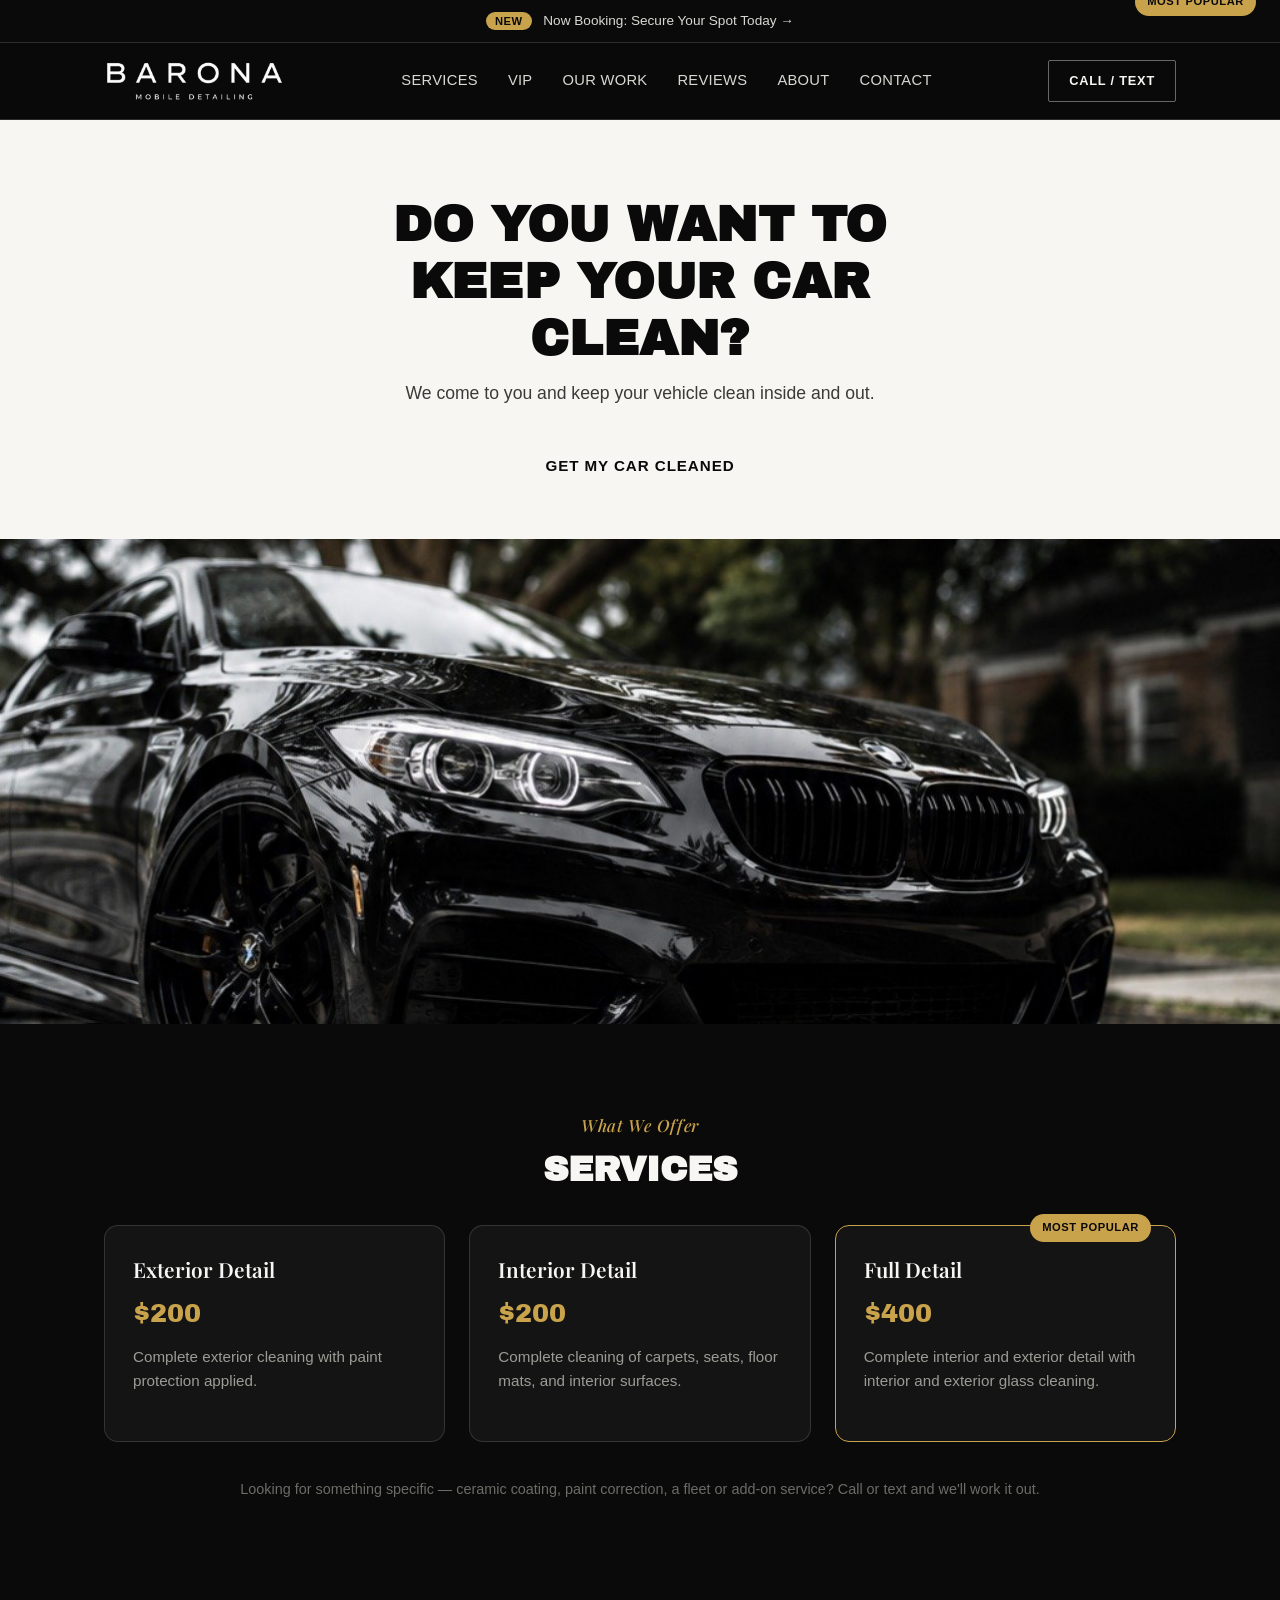
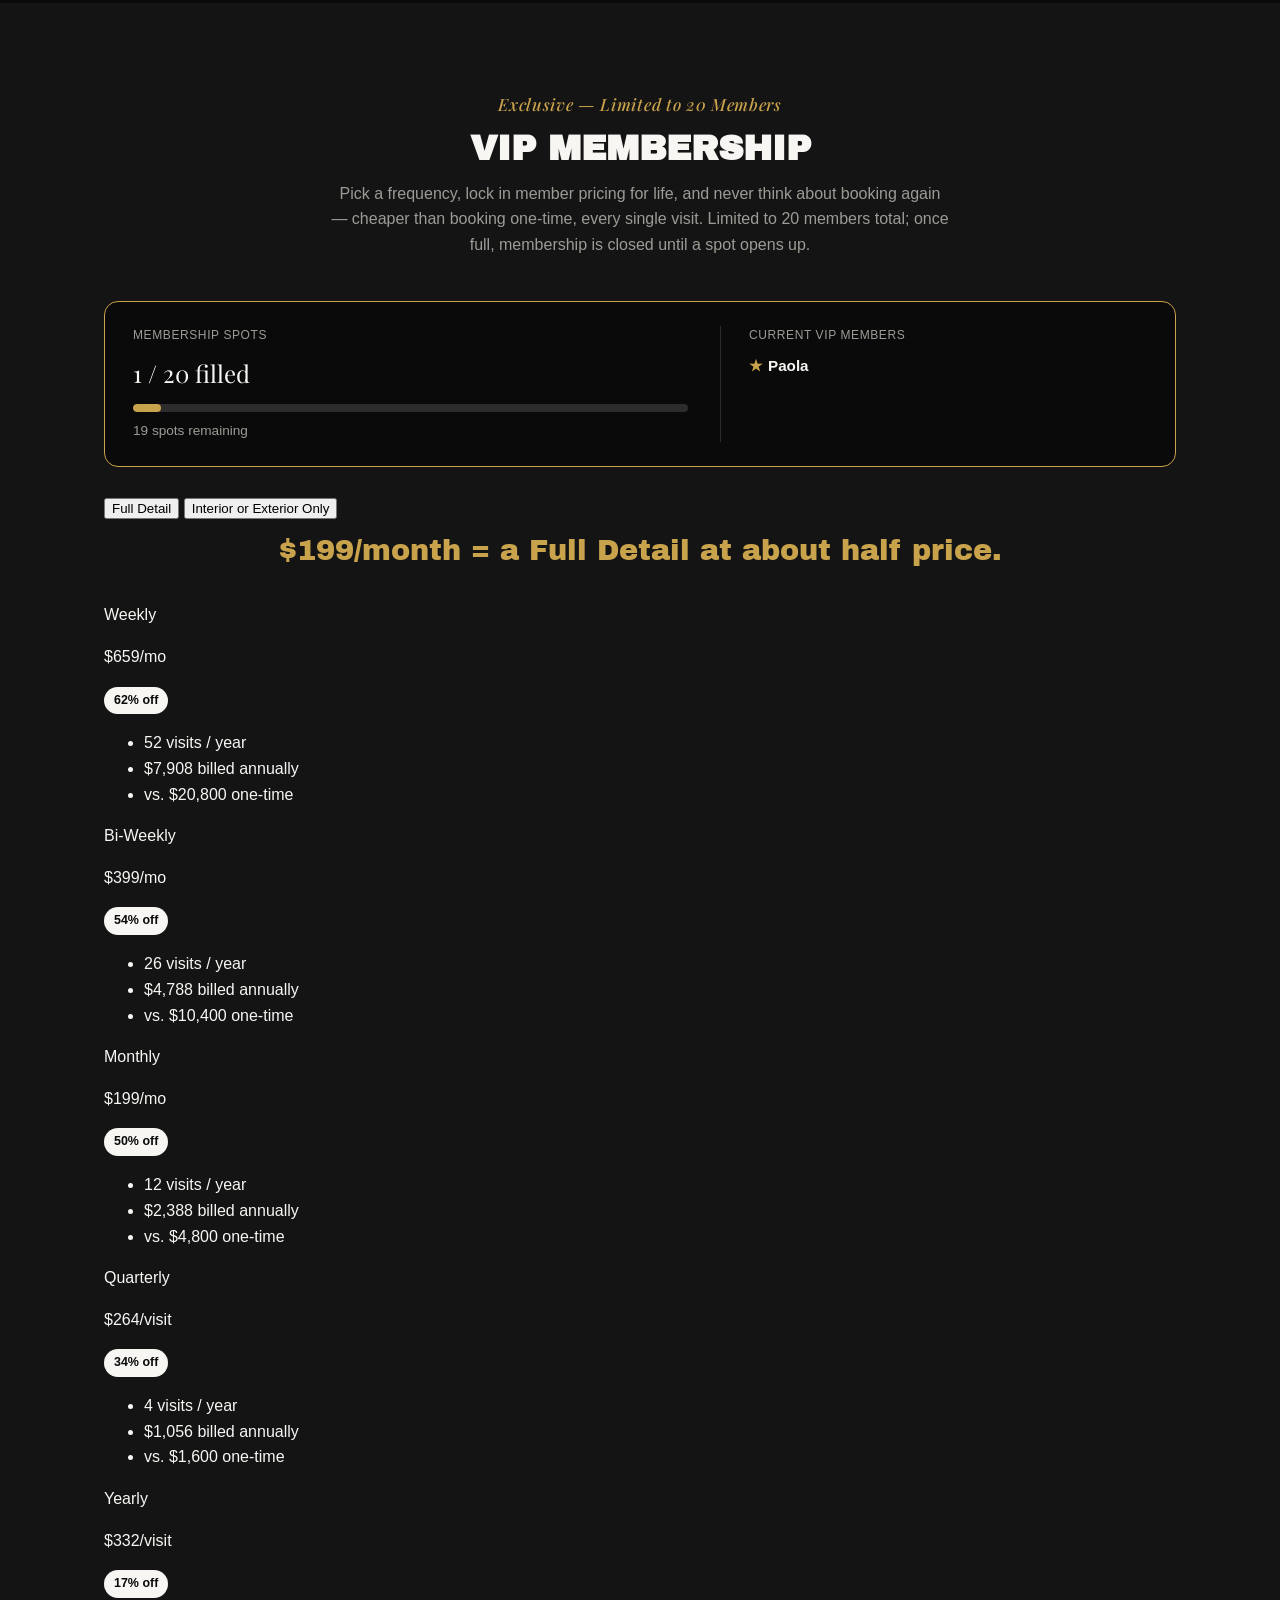
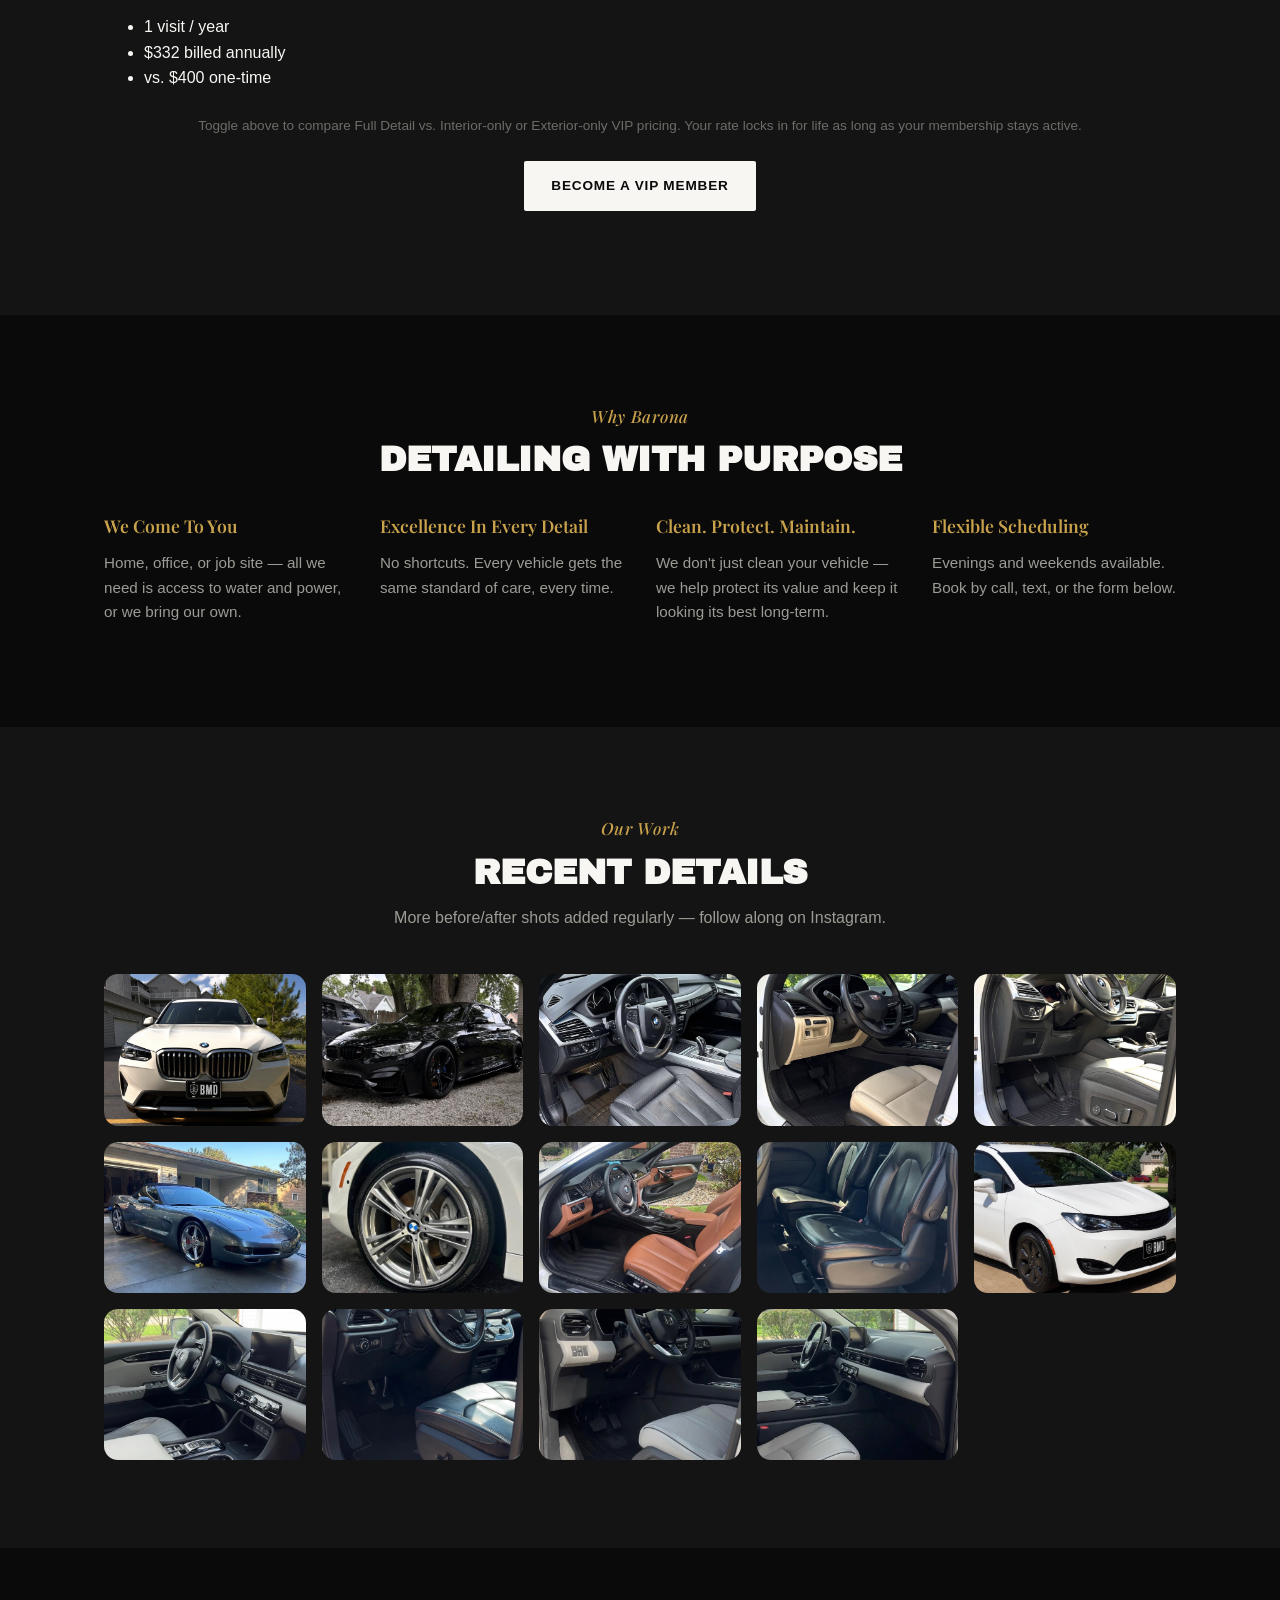
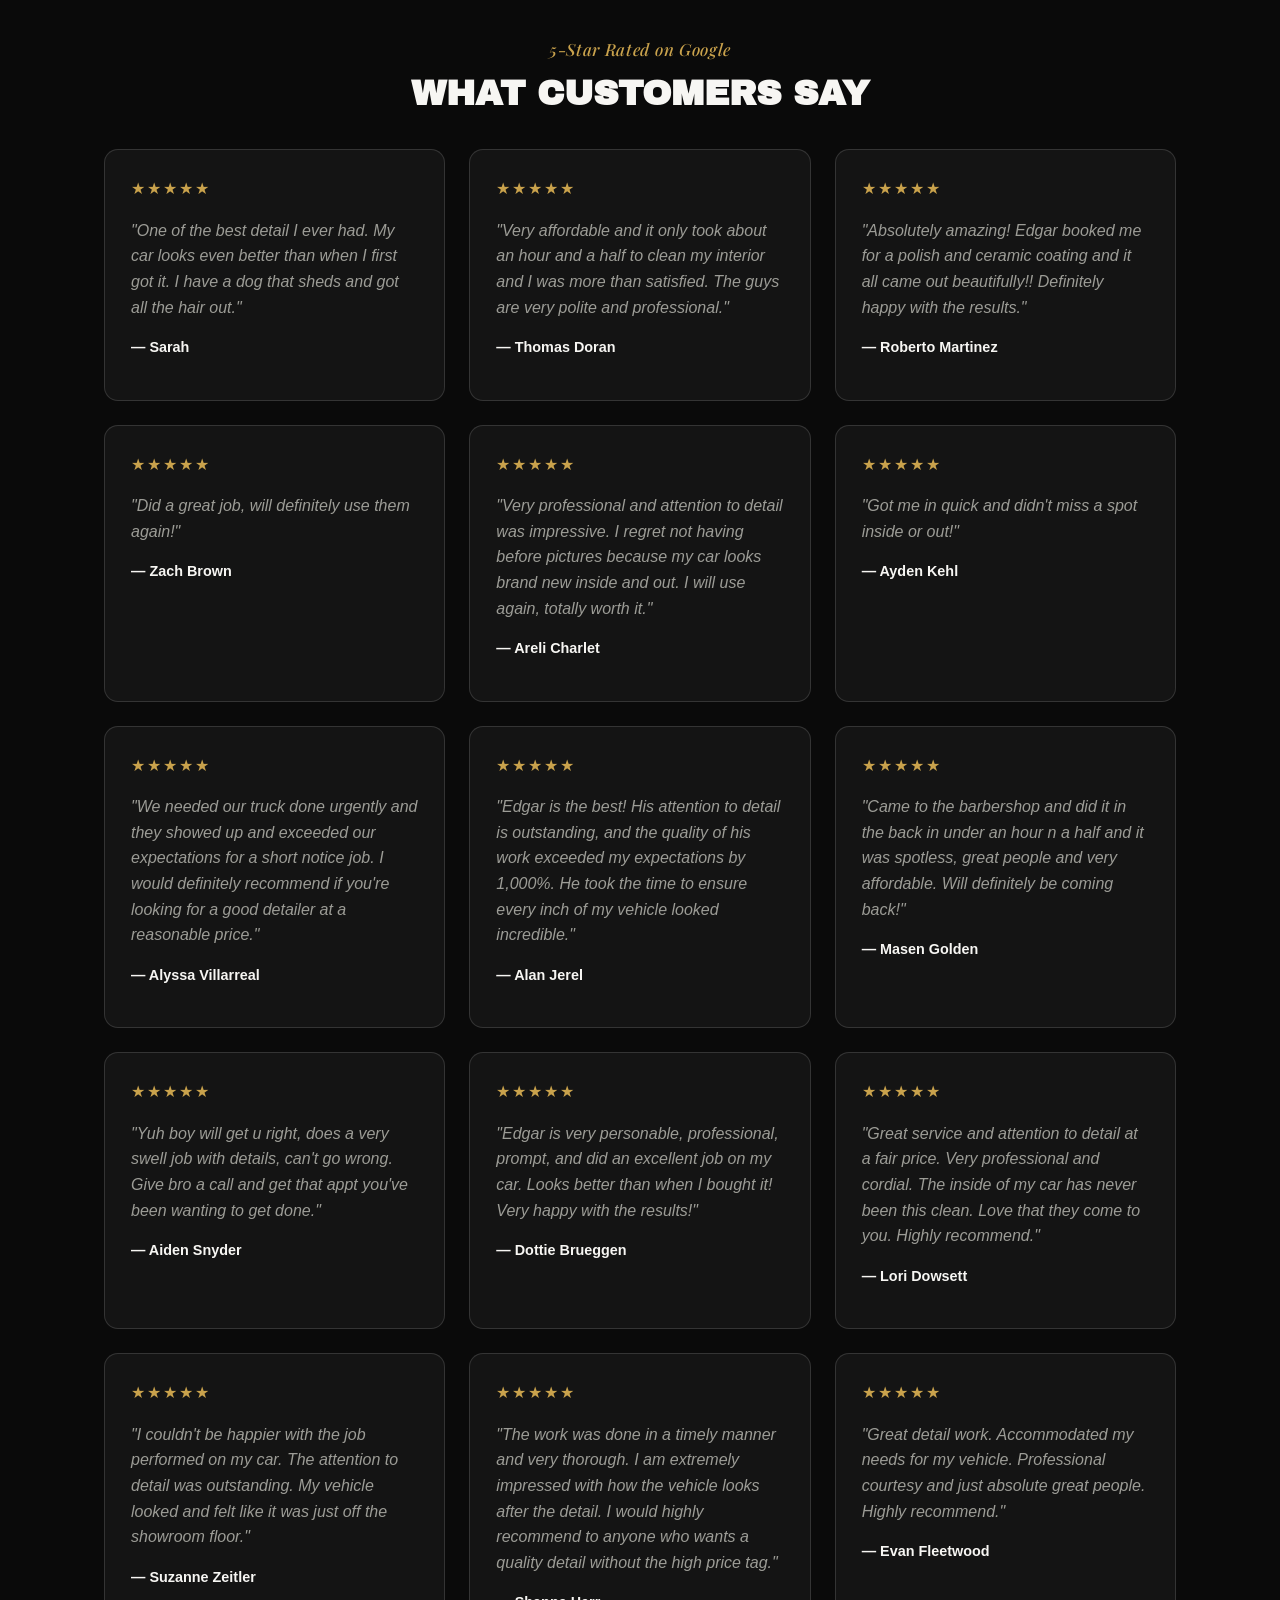
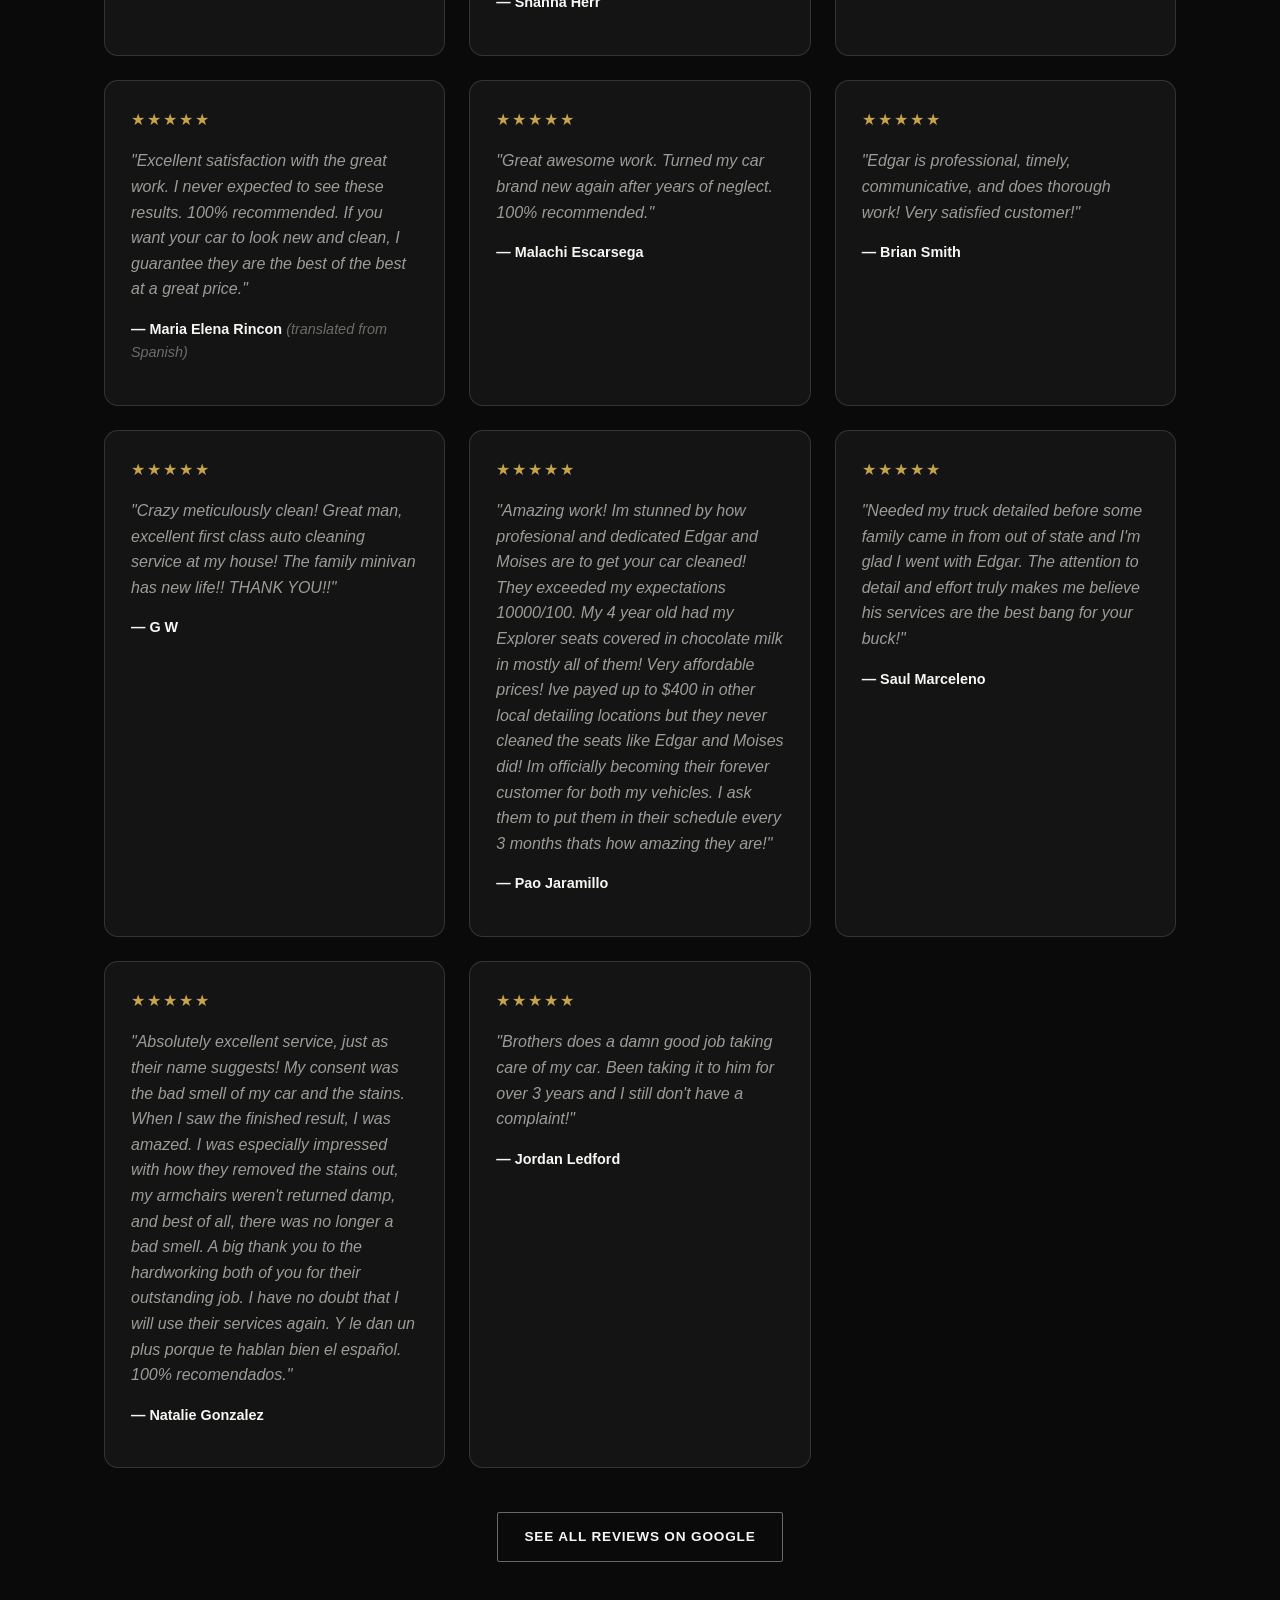
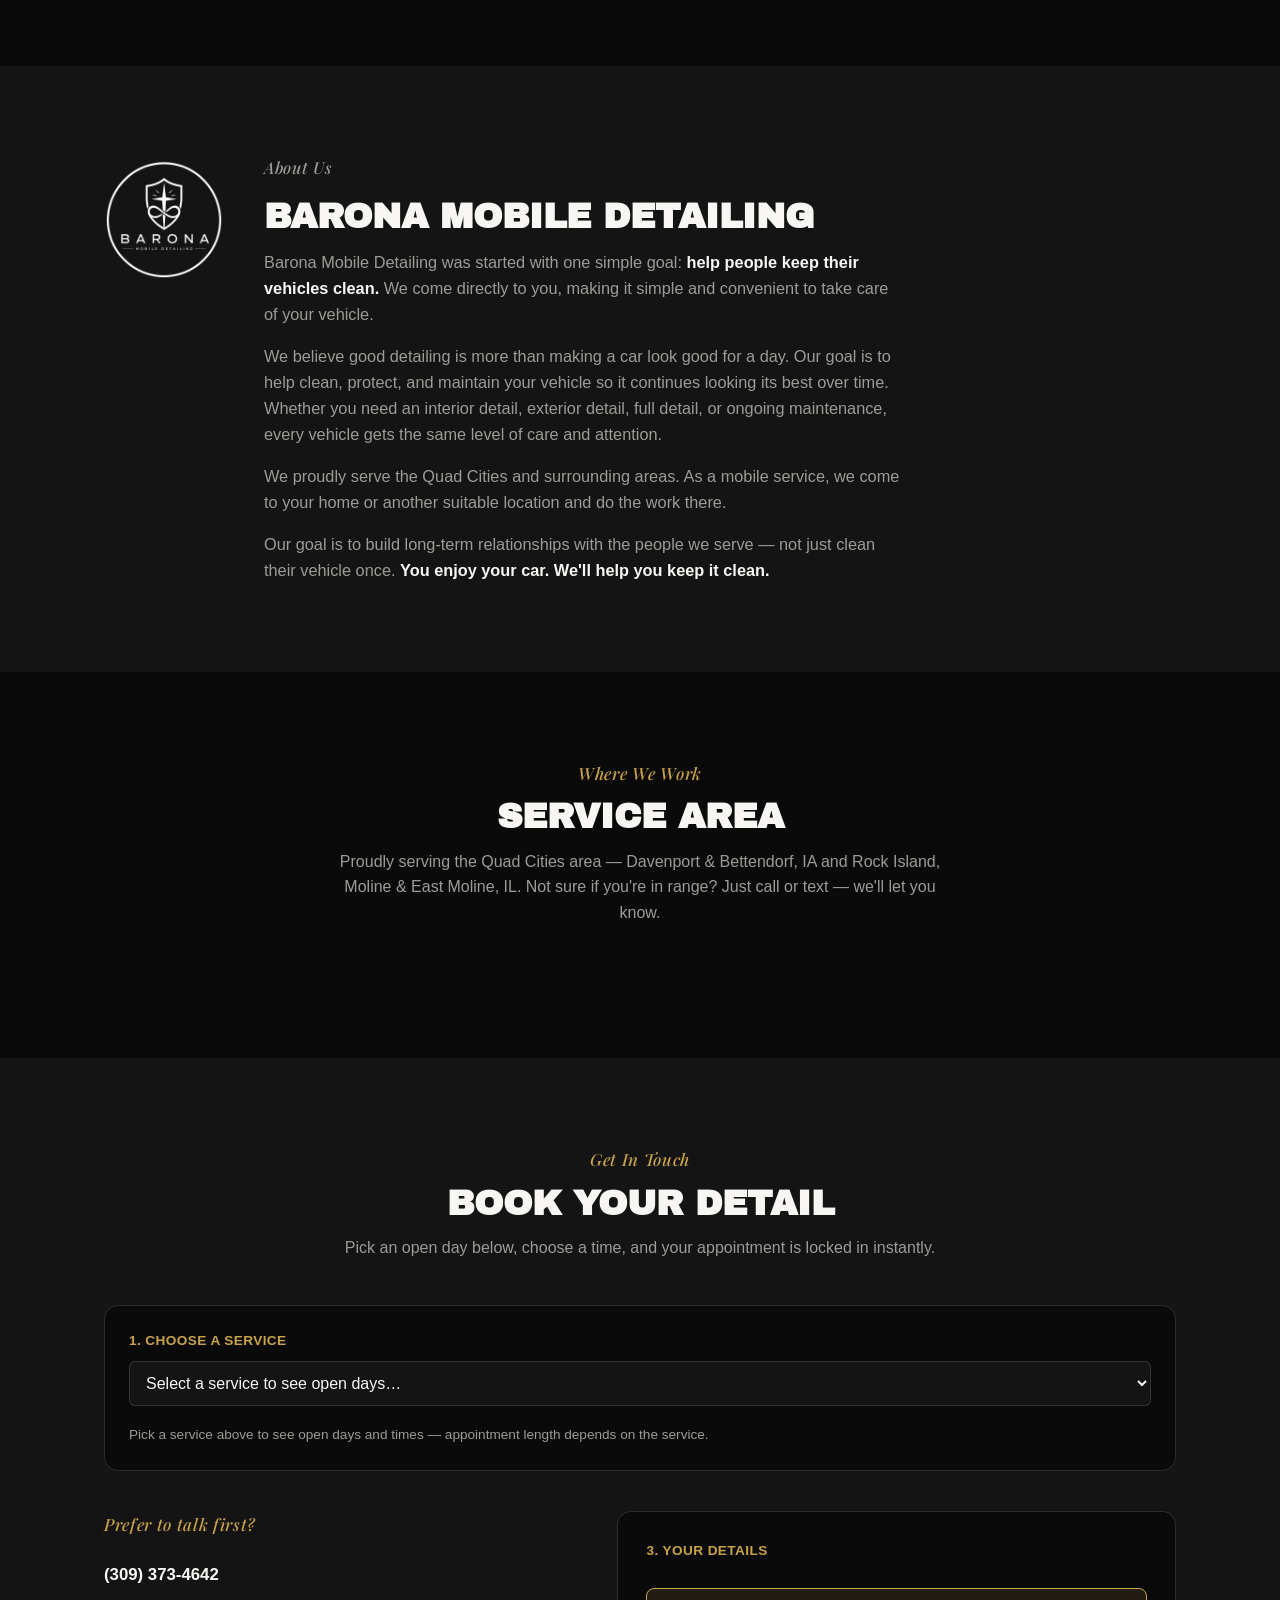
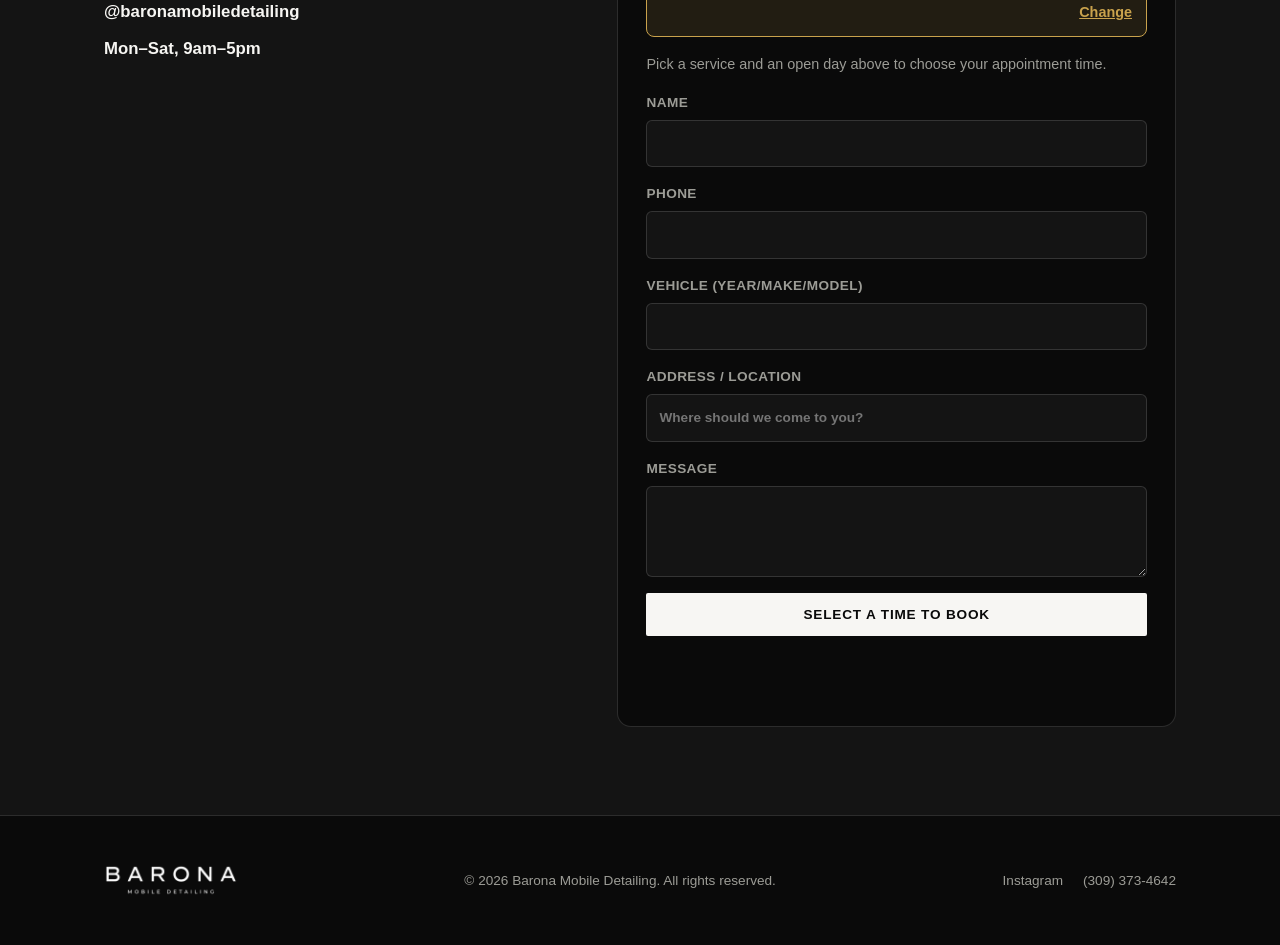
==== index.html @ 837b348d "Update index.html" ====
<!DOCTYPE html>
<html lang="en">
<head>
<meta charset="UTF-8">
<meta name="viewport" content="width=device-width, initial-scale=1.0">
<title>Barona Mobile Detailing | Clean. Protect. Maintain.</title>
<meta name="description" content="Barona Mobile Detailing brings showroom-quality interior and exterior detailing directly to you. Exterior detail, interior detail, and full detail packages. Call or text (309) 373-4642.">
<meta name="theme-color" content="#0a0a0a">

<meta property="og:type" content="website">
<meta property="og:title" content="Barona Mobile Detailing | Clean. Protect. Maintain.">
<meta property="og:description" content="Detailing with purpose. Excellence in every detail. Mobile exterior, interior, and full detailing — we come to you.">
<meta property="og:image" content="assets/og-image.jpg">
<meta property="og:url" content="https://[yourdomain].com/">

<link rel="icon" href="assets/favicon-64.png" type="image/png">
<link rel="apple-touch-icon" href="assets/favicon-180.png">
<link rel="preconnect" href="https://fonts.googleapis.com">
<link rel="preconnect" href="https://fonts.gstatic.com" crossorigin>
<link href="https://fonts.googleapis.com/css2?family=Archivo+Black&family=Playfair+Display:ital,wght@0,500;0,600;1,500&display=swap" rel="stylesheet">
<link rel="stylesheet" href="style.css">

<script type="application/ld+json">
{
  "@context": "https://schema.org",
  "@type": "AutoDetailing",
  "name": "Barona Mobile Detailing",
  "image": "https://[yourdomain].com/assets/og-image.jpg",
  "telephone": "+13093734642",
  "priceRange": "$$",
  "areaServed": ["Davenport, IA", "Bettendorf, IA", "Rock Island, IL", "Moline, IL", "East Moline, IL"],
  "slogan": "Detailing with purpose. Excellence in every detail.",
  "sameAs": ["https://instagram.com/baronamobiledetailing"],
  "openingHours": "Mo-Sa 09:00-17:00",
  "url": "https://[yourdomain].com/"
}
</script>
</head>
<body>

<div class="announce">
  <a href="#contact"><span class="announce-badge">New</span> Now Booking: Secure Your Spot Today →</a>
</div>

<header class="site-header" id="top">
  <div class="container header-inner">
    <a class="logo" href="#top">
      <img src="assets/logo-wordmark.png" alt="Barona Mobile Detailing" class="logo-img">
    </a>

    <nav class="nav" id="nav">
      <a href="#services">Services</a>
      <a href="#vip">VIP</a>
      <a href="#gallery">Our Work</a>
      <a href="#reviews">Reviews</a>
      <a href="#about">About</a>
      <a href="#contact">Contact</a>
    </nav>

    <div class="header-cta">
      <a class="btn btn-call" href="tel:+13093734642">Call / Text</a>
      <button class="nav-toggle" id="navToggle" aria-label="Open menu" aria-expanded="false">
        <span></span><span></span><span></span>
      </button>
    </div>
  </div>
</header>

<main>

  <!-- HERO -->
  <section class="hero">
    <div class="container hero-inner">
      <h1>Do You Want To<br>Keep Your Car Clean?</h1>
      <p class="hero-sub">We come to you and keep your vehicle clean inside and out.</p>
      <a href="#contact" class="btn btn-primary btn-hero">Get My Car Cleaned</a>
    </div>
    <div class="hero-media">
      <img src="assets/hero-bmw2.jpg" alt="Freshly detailed black BMW by Barona Mobile Detailing">
    </div>
  </section>

  <!-- SERVICES -->
  <section id="services" class="section">
    <div class="container">
      <p class="eyebrow center">What We Offer</p>
      <h2 class="section-title">Services</h2>

      <div class="card-grid">
        <div class="card">
          <h3>Exterior Detail</h3>
          <span class="price">$200</span>
          <p>Complete exterior cleaning with paint protection applied.</p>
        </div>
        <div class="card">
          <h3>Interior Detail</h3>
          <span class="price">$200</span>
          <p>Complete cleaning of carpets, seats, floor mats, and interior surfaces.</p>
        </div>
        <div class="card card-featured">
          <span class="badge">Most Popular</span>
          <h3>Full Detail</h3>
          <span class="price">$400</span>
          <p>Complete interior and exterior detail with interior and exterior glass cleaning.</p>
        </div>
      </div>
      <p class="services-note">Looking for something specific — ceramic coating, paint correction, a fleet or add-on service? Call or text and we'll work it out.</p>
    </div>
  </section>

  <!-- VIP MEMBERSHIP -->
  <section id="vip" class="section alt">
    <div class="container">
      <p class="eyebrow center">Exclusive — Limited to 20 Members</p>
      <h2 class="section-title">VIP Membership</h2>
      <p class="section-sub">Pick a frequency, lock in member pricing for life, and never think about booking again — cheaper than booking one-time, every single visit. Limited to 20 members total; once full, membership is closed until a spot opens up.</p>

      <div class="vip-spots-bar">
        <div>
          <p class="vip-spots-label">Membership Spots</p>
          <p class="vip-spots-count">1 / 20 filled</p>
          <div class="vip-progress"><div class="vip-progress-fill" style="width: 5%;"></div></div>
          <p class="vip-spots-remaining">19 spots remaining</p>
        </div>
        <div class="vip-members">
          <p class="vip-members-label">Current VIP Members</p>
          <ul class="vip-members-list">
            <li><span class="vip-star">★</span>Paola</li>
          </ul>
        </div>
      </div>

      <div class="plans-toggle" role="tablist" aria-label="Choose a service to see VIP pricing">
        <button type="button" class="plans-toggle-btn is-active" data-plan-view="full" role="tab" aria-selected="true">Full Detail</button>
        <button type="button" class="plans-toggle-btn" data-plan-view="io" role="tab" aria-selected="false">Interior or Exterior Only</button>
      </div>

      <p class="plans-highlight" data-full-highlight="$199/month = a Full Detail at about half price." data-io-highlight="$100/month = an Interior or Exterior Detail at half price.">$199/month = a Full Detail at about half price.</p>

      <div class="plans-grid">
        <div class="plan-card"
             data-full-price="$659" data-full-unit="/mo" data-full-save="62% off" data-full-visits="52 visits / year" data-full-annual="$7,908 billed annually" data-full-onetime="vs. $20,800 one-time"
             data-io-price="$330" data-io-unit="/mo" data-io-save="62% off" data-io-visits="52 visits / year" data-io-annual="$3,960 billed annually" data-io-onetime="vs. $10,400 one-time">
          <p class="plan-card-name">Weekly</p>
          <p class="plan-card-price" data-price-el>$659<span data-unit-el>/mo</span></p>
          <span class="save-pill" data-save-el>62% off</span>
          <ul class="plan-card-details">
            <li data-visits-el>52 visits / year</li>
            <li data-annual-el>$7,908 billed annually</li>
            <li data-onetime-el>vs. $20,800 one-time</li>
          </ul>
        </div>
        <div class="plan-card"
             data-full-price="$399" data-full-unit="/mo" data-full-save="54% off" data-full-visits="26 visits / year" data-full-annual="$4,788 billed annually" data-full-onetime="vs. $10,400 one-time"
             data-io-price="$200" data-io-unit="/mo" data-io-save="54% off" data-io-visits="26 visits / year" data-io-annual="$2,400 billed annually" data-io-onetime="vs. $5,200 one-time">
          <p class="plan-card-name">Bi-Weekly</p>
          <p class="plan-card-price" data-price-el>$399<span data-unit-el>/mo</span></p>
          <span class="save-pill" data-save-el>54% off</span>
          <ul class="plan-card-details">
            <li data-visits-el>26 visits / year</li>
            <li data-annual-el>$4,788 billed annually</li>
            <li data-onetime-el>vs. $10,400 one-time</li>
          </ul>
        </div>
        <div class="plan-card plan-card-featured"
             data-full-price="$199" data-full-unit="/mo" data-full-save="50% off" data-full-visits="12 visits / year" data-full-annual="$2,388 billed annually" data-full-onetime="vs. $4,800 one-time"
             data-io-price="$100" data-io-unit="/mo" data-io-save="50% off" data-io-visits="12 visits / year" data-io-annual="$1,200 billed annually" data-io-onetime="vs. $2,400 one-time">
          <span class="badge">Most Popular</span>
          <p class="plan-card-name">Monthly</p>
          <p class="plan-card-price" data-price-el>$199<span data-unit-el>/mo</span></p>
          <span class="save-pill" data-save-el>50% off</span>
          <ul class="plan-card-details">
            <li data-visits-el>12 visits / year</li>
            <li data-annual-el>$2,388 billed annually</li>
            <li data-onetime-el>vs. $4,800 one-time</li>
          </ul>
        </div>
        <div class="plan-card"
             data-full-price="$264" data-full-unit="/visit" data-full-save="34% off" data-full-visits="4 visits / year" data-full-annual="$1,056 billed annually" data-full-onetime="vs. $1,600 one-time"
             data-io-price="$132" data-io-unit="/visit" data-io-save="34% off" data-io-visits="4 visits / year" data-io-annual="$528 billed annually" data-io-onetime="vs. $800 one-time">
          <p class="plan-card-name">Quarterly</p>
          <p class="plan-card-price" data-price-el>$264<span data-unit-el>/visit</span></p>
          <span class="save-pill" data-save-el>34% off</span>
          <ul class="plan-card-details">
            <li data-visits-el>4 visits / year</li>
            <li data-annual-el>$1,056 billed annually</li>
            <li data-onetime-el>vs. $1,600 one-time</li>
          </ul>
        </div>
        <div class="plan-card"
             data-full-price="$332" data-full-unit="/visit" data-full-save="17% off" data-full-visits="1 visit / year" data-full-annual="$332 billed annually" data-full-onetime="vs. $400 one-time"
             data-io-price="$166" data-io-unit="/visit" data-io-save="17% off" data-io-visits="1 visit / year" data-io-annual="$166 billed annually" data-io-onetime="vs. $200 one-time">
          <p class="plan-card-name">Yearly</p>
          <p class="plan-card-price" data-price-el>$332<span data-unit-el>/visit</span></p>
          <span class="save-pill" data-save-el>17% off</span>
          <ul class="plan-card-details">
            <li data-visits-el>1 visit / year</li>
            <li data-annual-el>$332 billed annually</li>
            <li data-onetime-el>vs. $400 one-time</li>
          </ul>
        </div>
      </div>
      <p class="vip-footnote">Toggle above to compare Full Detail vs. Interior-only or Exterior-only VIP pricing. Your rate locks in for life as long as your membership stays active.</p>
      <p class="vip-cta"><a href="#contact" class="btn btn-primary">Become a VIP Member</a></p>
    </div>
  </section>

  <!-- WHY US -->
  <section class="section">
    <div class="container">
      <p class="eyebrow center">Why Barona</p>
      <h2 class="section-title">Detailing With Purpose</h2>
      <div class="feature-grid">
        <div class="feature">
          <h3>We Come To You</h3>
          <p>Home, office, or job site — all we need is access to water and power, or we bring our own.</p>
        </div>
        <div class="feature">
          <h3>Excellence In Every Detail</h3>
          <p>No shortcuts. Every vehicle gets the same standard of care, every time.</p>
        </div>
        <div class="feature">
          <h3>Clean. Protect. Maintain.</h3>
          <p>We don't just clean your vehicle — we help protect its value and keep it looking its best long-term.</p>
        </div>
        <div class="feature">
          <h3>Flexible Scheduling</h3>
          <p>Evenings and weekends available. Book by call, text, or the form below.</p>
        </div>
      </div>
    </div>
  </section>

  <!-- GALLERY -->
  <section id="gallery" class="section alt">
    <div class="container">
      <p class="eyebrow center">Our Work</p>
      <h2 class="section-title">Recent Details</h2>
      <p class="section-sub">More before/after shots added regularly — follow along on Instagram.</p>
      <div class="gallery-grid">
        <div class="gallery-item gallery-photo">
          <img src="assets/gallery-bmw-white.jpg" alt="Detailed white BMW X3 exterior, front view — Barona Mobile Detailing">
        </div>
        <div class="gallery-item gallery-photo">
          <img src="assets/gallery-cadillac-ct5.jpg" alt="Detailed white Cadillac CT5 exterior — Barona Mobile Detailing">
        </div>
        <div class="gallery-item gallery-photo">
          <img src="assets/gallery-bmw-interior-1.jpg" alt="Detailed BMW interior, dashboard and seats — Barona Mobile Detailing">
        </div>
        <div class="gallery-item gallery-photo">
          <img src="assets/gallery-cadillac-interior.jpg" alt="Detailed Cadillac tan leather interior — Barona Mobile Detailing">
        </div>
        <div class="gallery-item gallery-photo">
          <img src="assets/gallery-bmw-interior-2.jpg" alt="Detailed BMW interior and door sill — Barona Mobile Detailing">
        </div>
        <div class="gallery-item gallery-photo">
          <img src="assets/gallery-corvette-exterior.jpg" alt="Detailed gray Corvette convertible exterior — Barona Mobile Detailing">
        </div>
        <div class="gallery-item gallery-photo">
          <img src="assets/gallery-bmw-wheel.jpg" alt="Detailed BMW wheel and tire close-up — Barona Mobile Detailing">
        </div>
        <div class="gallery-item gallery-photo">
          <img src="assets/gallery-bmw-convertible-interior.jpg" alt="Detailed BMW convertible tan leather interior — Barona Mobile Detailing">
        </div>
        <div class="gallery-item gallery-photo">
          <img src="assets/gallery-pacifica-exterior-1.jpg" alt="Detailed white Chrysler Pacifica exterior — Barona Mobile Detailing">
        </div>
        <div class="gallery-item gallery-photo">
          <img src="assets/gallery-pacifica-exterior-2.jpg" alt="Detailed white Chrysler Pacifica front exterior — Barona Mobile Detailing">
        </div>
        <div class="gallery-item gallery-photo">
          <img src="assets/gallery-pacifica-dash.jpg" alt="Detailed Chrysler Pacifica dashboard and front interior — Barona Mobile Detailing">
        </div>
        <div class="gallery-item gallery-photo">
          <img src="assets/gallery-pacifica-seats.jpg" alt="Detailed Chrysler Pacifica second-row black leather seats — Barona Mobile Detailing">
        </div>
        <div class="gallery-item gallery-photo">
          <img src="assets/gallery-honda-pilot-interior-1.jpg" alt="Detailed Honda Pilot interior and dashboard — Barona Mobile Detailing">
        </div>
        <div class="gallery-item gallery-photo">
          <img src="assets/gallery-honda-pilot-interior-2.jpg" alt="Detailed Honda Pilot interior, second angle — Barona Mobile Detailing">
        </div>
      </div>
    </div>
  </section>

  <!-- REVIEWS -->
  <section id="reviews" class="section">
    <div class="container">
      <p class="eyebrow center">5-Star Rated on Google</p>
      <h2 class="section-title">What Customers Say</h2>
      <div class="reviews-grid">
        <div class="review-card">
          <div class="review-stars">★★★★★</div>
          <p class="review-text">"One of the best detail I ever had. My car looks even better than when I first got it. I have a dog that sheds and got all the hair out."</p>
          <p class="review-author">— Sarah</p>
        </div>
        <div class="review-card">
          <div class="review-stars">★★★★★</div>
          <p class="review-text">"Very affordable and it only took about an hour and a half to clean my interior and I was more than satisfied. The guys are very polite and professional."</p>
          <p class="review-author">— Thomas Doran</p>
        </div>
        <div class="review-card">
          <div class="review-stars">★★★★★</div>
          <p class="review-text">"Absolutely amazing! Edgar booked me for a polish and ceramic coating and it all came out beautifully!! Definitely happy with the results."</p>
          <p class="review-author">— Roberto Martinez</p>
        </div>
        <div class="review-card">
          <div class="review-stars">★★★★★</div>
          <p class="review-text">"Did a great job, will definitely use them again!"</p>
          <p class="review-author">— Zach Brown</p>
        </div>
        <div class="review-card">
          <div class="review-stars">★★★★★</div>
          <p class="review-text">"Very professional and attention to detail was impressive. I regret not having before pictures because my car looks brand new inside and out. I will use again, totally worth it."</p>
          <p class="review-author">— Areli Charlet</p>
        </div>
        <div class="review-card">
          <div class="review-stars">★★★★★</div>
          <p class="review-text">"Got me in quick and didn't miss a spot inside or out!"</p>
          <p class="review-author">— Ayden Kehl</p>
        </div>
        <div class="review-card">
          <div class="review-stars">★★★★★</div>
          <p class="review-text">"We needed our truck done urgently and they showed up and exceeded our expectations for a short notice job. I would definitely recommend if you're looking for a good detailer at a reasonable price."</p>
          <p class="review-author">— Alyssa Villarreal</p>
        </div>
        <div class="review-card">
          <div class="review-stars">★★★★★</div>
          <p class="review-text">"Edgar is the best! His attention to detail is outstanding, and the quality of his work exceeded my expectations by 1,000%. He took the time to ensure every inch of my vehicle looked incredible."</p>
          <p class="review-author">— Alan Jerel</p>
        </div>
        <div class="review-card">
          <div class="review-stars">★★★★★</div>
          <p class="review-text">"Came to the barbershop and did it in the back in under an hour n a half and it was spotless, great people and very affordable. Will definitely be coming back!"</p>
          <p class="review-author">— Masen Golden</p>
        </div>
        <div class="review-card">
          <div class="review-stars">★★★★★</div>
          <p class="review-text">"Yuh boy will get u right, does a very swell job with details, can't go wrong. Give bro a call and get that appt you've been wanting to get done."</p>
          <p class="review-author">— Aiden Snyder</p>
        </div>
        <div class="review-card">
          <div class="review-stars">★★★★★</div>
          <p class="review-text">"Edgar is very personable, professional, prompt, and did an excellent job on my car. Looks better than when I bought it! Very happy with the results!"</p>
          <p class="review-author">— Dottie Brueggen</p>
        </div>
        <div class="review-card">
          <div class="review-stars">★★★★★</div>
          <p class="review-text">"Great service and attention to detail at a fair price. Very professional and cordial. The inside of my car has never been this clean. Love that they come to you. Highly recommend."</p>
          <p class="review-author">— Lori Dowsett</p>
        </div>
        <div class="review-card">
          <div class="review-stars">★★★★★</div>
          <p class="review-text">"I couldn't be happier with the job performed on my car. The attention to detail was outstanding. My vehicle looked and felt like it was just off the showroom floor."</p>
          <p class="review-author">— Suzanne Zeitler</p>
        </div>
        <div class="review-card">
          <div class="review-stars">★★★★★</div>
          <p class="review-text">"The work was done in a timely manner and very thorough. I am extremely impressed with how the vehicle looks after the detail. I would highly recommend to anyone who wants a quality detail without the high price tag."</p>
          <p class="review-author">— Shanna Herr</p>
        </div>
        <div class="review-card">
          <div class="review-stars">★★★★★</div>
          <p class="review-text">"Great detail work. Accommodated my needs for my vehicle. Professional courtesy and just absolute great people. Highly recommend."</p>
          <p class="review-author">— Evan Fleetwood</p>
        </div>
        <div class="review-card">
          <div class="review-stars">★★★★★</div>
          <p class="review-text">"Excellent satisfaction with the great work. I never expected to see these results. 100% recommended. If you want your car to look new and clean, I guarantee they are the best of the best at a great price."</p>
          <p class="review-author">— Maria Elena Rincon <span class="review-lang">(translated from Spanish)</span></p>
        </div>
        <div class="review-card">
          <div class="review-stars">★★★★★</div>
          <p class="review-text">"Great awesome work. Turned my car brand new again after years of neglect. 100% recommended."</p>
          <p class="review-author">— Malachi Escarsega</p>
        </div>
        <div class="review-card">
          <div class="review-stars">★★★★★</div>
          <p class="review-text">"Edgar is professional, timely, communicative, and does thorough work! Very satisfied customer!"</p>
          <p class="review-author">— Brian Smith</p>
        </div>
        <div class="review-card">
          <div class="review-stars">★★★★★</div>
          <p class="review-text">"Crazy meticulously clean! Great man, excellent first class auto cleaning service at my house! The family minivan has new life!! THANK YOU!!"</p>
          <p class="review-author">— G W</p>
        </div>
        <div class="review-card">
          <div class="review-stars">★★★★★</div>
          <p class="review-text">"Amazing work! Im stunned by how profesional and dedicated Edgar and Moises are to get your car cleaned! They exceeded my expectations 10000/100. My 4 year old had my Explorer seats covered in chocolate milk in mostly all of them! Very affordable prices! Ive payed up to $400 in other local detailing locations but they never cleaned the seats like Edgar and Moises did! Im officially becoming their forever customer for both my vehicles. I ask them to put them in their schedule every 3 months thats how amazing they are!"</p>
          <p class="review-author">— Pao Jaramillo</p>
        </div>
        <div class="review-card">
          <div class="review-stars">★★★★★</div>
          <p class="review-text">"Needed my truck detailed before some family came in from out of state and I'm glad I went with Edgar. The attention to detail and effort truly makes me believe his services are the best bang for your buck!"</p>
          <p class="review-author">— Saul Marceleno</p>
        </div>
        <div class="review-card">
          <div class="review-stars">★★★★★</div>
          <p class="review-text">"Absolutely excellent service, just as their name suggests! My consent was the bad smell of my car and the stains. When I saw the finished result, I was amazed. I was especially impressed with how they removed the stains out, my armchairs weren't returned damp, and best of all, there was no longer a bad smell. A big thank you to the hardworking both of you for their outstanding job. I have no doubt that I will use their services again. Y le dan un plus porque te hablan bien el español. 100% recomendados."</p>
          <p class="review-author">— Natalie Gonzalez</p>
        </div>
        <div class="review-card">
          <div class="review-stars">★★★★★</div>
          <p class="review-text">"Brothers does a damn good job taking care of my car. Been taking it to him for over 3 years and I still don't have a complaint!"</p>
          <p class="review-author">— Jordan Ledford</p>
        </div>
      </div>
      <p class="reviews-cta">
        <a href="https://www.google.com/maps?cid=16452466691454619113" target="_blank" rel="noopener" class="btn btn-ghost">See All Reviews On Google</a>
      </p>
    </div>
  </section>

  <!-- ABOUT -->
  <section id="about" class="section alt">
    <div class="container about-inner">
      <img src="assets/logo-badge.png" alt="Barona Mobile Detailing badge" class="about-badge">
      <div>
        <p class="eyebrow">About Us</p>
        <h2 class="section-title left">Barona Mobile Detailing</h2>
        <p>Barona Mobile Detailing was started with one simple goal: <strong>help people keep their vehicles clean.</strong> We come directly to you, making it simple and convenient to take care of your vehicle.</p>
        <p>We believe good detailing is more than making a car look good for a day. Our goal is to help clean, protect, and maintain your vehicle so it continues looking its best over time. Whether you need an interior detail, exterior detail, full detail, or ongoing maintenance, every vehicle gets the same level of care and attention.</p>
        <p>We proudly serve the Quad Cities and surrounding areas. As a mobile service, we come to your home or another suitable location and do the work there.</p>
        <p>Our goal is to build long-term relationships with the people we serve — not just clean their vehicle once. <strong>You enjoy your car. We'll help you keep it clean.</strong></p>
      </div>
    </div>
  </section>

  <!-- SERVICE AREA -->
  <section id="area" class="section">
    <div class="container">
      <p class="eyebrow center">Where We Work</p>
      <h2 class="section-title">Service Area</h2>
      <p class="section-sub">Proudly serving the Quad Cities area — Davenport &amp; Bettendorf, IA and Rock Island, Moline &amp; East Moline, IL. Not sure if you're in range? Just call or text — we'll let you know.</p>
    </div>
  </section>

  <!-- CONTACT / BOOKING -->
  <section id="contact" class="section alt">
    <div class="container">
      <p class="eyebrow center">Get In Touch</p>
      <h2 class="section-title">Book Your Detail</h2>
      <p class="section-sub">Pick an open day below, choose a time, and your appointment is locked in instantly.</p>

      <div class="calendar-wrap">
        <label class="service-select-label" for="serviceSelect">1. Choose a service</label>
        <select id="serviceSelect" class="service-select">
          <option value="" disabled selected>Select a service to see open days…</option>
          <option value="exterior">Exterior Detail — $200 (about 3 hrs)</option>
          <option value="interior">Interior Detail — $200 (about 3 hrs)</option>
          <option value="full">Full Detail — $400 (about 6 hrs)</option>
          <option value="unsure">Not sure — recommend something</option>
        </select>
        <p id="chooseServiceHint" class="calendar-status">Pick a service above to see open days and times — appointment length depends on the service.</p>

        <div id="calendarBody" hidden>
          <p class="service-select-label cal-step-label">2. Pick a day &amp; time</p>
          <div class="calendar-header">
            <button type="button" id="calPrev" class="calendar-nav" aria-label="Previous month">&#8249;</button>
            <h3 id="calMonthLabel" class="calendar-month"></h3>
            <button type="button" id="calNext" class="calendar-nav" aria-label="Next month">&#8250;</button>
          </div>
          <div class="calendar-legend">
            <span><i class="cal-dot cal-dot-green"></i> Available</span>
            <span><i class="cal-dot cal-dot-red"></i> Fully booked</span>
            <span><i class="cal-dot cal-dot-gray"></i> Closed</span>
          </div>
          <div class="calendar-weekdays">
            <span>Sun</span><span>Mon</span><span>Tue</span><span>Wed</span><span>Thu</span><span>Fri</span><span>Sat</span>
          </div>
          <div id="calendarGrid" class="calendar-grid" aria-live="polite"></div>
          <p id="calendarStatus" class="calendar-status"></p>

          <div id="slotPicker" class="slot-picker" hidden>
            <p id="slotPickerLabel" class="slot-picker-label"></p>
            <div id="slotButtons" class="slot-buttons"></div>
          </div>
        </div>
      </div>

      <div class="contact-inner">
        <div>
          <p class="eyebrow">Prefer to talk first?</p>
          <ul class="contact-info">
            <li><a href="tel:+13093734642">(309) 373-4642</a></li>
            <li><a href="https://instagram.com/baronamobiledetailing" target="_blank" rel="noopener">@baronamobiledetailing</a></li>
            <li>Mon–Sat, 9am–5pm</li>
          </ul>
        </div>

        <form id="bookingForm" class="booking-form">
          <p class="service-select-label cal-step-label">3. Your details</p>
          <div id="selectedSlot" class="selected-slot" hidden>
            <span id="selectedSlotText"></span>
            <button type="button" id="changeSlot" class="link-btn">Change</button>
          </div>
          <p id="noSlotHint" class="no-slot-hint">Pick a service and an open day above to choose your appointment time.</p>

          <input type="hidden" name="date" id="bookingDate">
          <input type="hidden" name="time_slot" id="bookingTimeSlot">
          <input type="hidden" name="service" id="bookingService">

          <label>Name
            <input type="text" name="name" required>
          </label>
          <label>Phone
            <input type="tel" name="phone" required>
          </label>
          <label>Vehicle (year/make/model)
            <input type="text" name="vehicle">
          </label>
          <label>Address / Location
            <input type="text" name="location" placeholder="Where should we come to you?">
          </label>
          <label>Message
            <textarea name="message" rows="3"></textarea>
          </label>

          <button type="submit" class="btn btn-primary btn-full" id="bookingSubmit" disabled>Select a Time to Book</button>
          <p id="formStatus" class="form-status" role="status"></p>
        </form>
      </div>
    </div>
  </section>

</main>

<footer class="site-footer">
  <div class="container footer-inner">
    <img src="assets/logo-wordmark.png" alt="Barona Mobile Detailing" class="footer-logo">
    <p>&copy; <span id="year"></span> Barona Mobile Detailing. All rights reserved.</p>
    <div class="social-links">
      <a href="https://instagram.com/baronamobiledetailing" target="_blank" rel="noopener">Instagram</a>
      <a href="tel:+13093734642">(309) 373-4642</a>
    </div>
  </div>
</footer>

<script src="vip-toggle.js"></script>
<script src="calendar.js"></script>
<script src="script.js"></script>
</body>
</html>
---- style.css ----
:root {
  --black: #0a0a0a;
  --black-soft: #141414;
  --white: #f7f6f3;
  --gray: #9c9c96;
  --gray-dim: #6c6c67;
  --line: rgba(247,246,243,0.14);
  --gold: #c9a24c;
  --green: #3c8a5c;
  --green-bg: rgba(60,138,92,0.14);
  --red: #b3453c;
  --red-bg: rgba(179,69,60,0.14);
  --radius: 14px;
  --font-display: "Archivo Black", Arial, sans-serif;
  --font-serif: "Playfair Display", Georgia, "Times New Roman", serif;
  --font-body: -apple-system, BlinkMacSystemFont, "Segoe UI", Roboto, Helvetica, Arial, sans-serif;
}

* { box-sizing: border-box; }
html { scroll-behavior: smooth; }

body {
  margin: 0;
  font-family: var(--font-body);
  color: var(--white);
  background: var(--black);
  line-height: 1.6;
}

.container { max-width: 1120px; margin: 0 auto; padding: 0 24px; }

h1, h2, h3 { line-height: 1.15; margin: 0 0 12px; }
a { color: inherit; text-decoration: none; }
img { max-width: 100%; display: block; }

.eyebrow {
  font-family: var(--font-serif);
  font-style: italic;
  font-weight: 500;
  color: var(--gold);
  letter-spacing: 0.04em;
  margin: 0 0 10px;
  font-size: 1.05rem;
}
.eyebrow.center { text-align: center; }

/* Announcement bar */
.announce {
  background: var(--black);
  border-bottom: 1px solid var(--line);
  text-align: center;
  padding: 10px 20px;
  font-size: 0.85rem;
}
.announce a { color: #d9d8d3; }
.announce a:hover { color: var(--gold); }
.announce-badge {
  background: var(--gold);
  color: var(--black);
  font-weight: 700;
  font-size: 0.7rem;
  text-transform: uppercase;
  letter-spacing: 0.04em;
  padding: 3px 9px;
  border-radius: 999px;
  margin-right: 8px;
}

/* Header */
.site-header {
  position: sticky;
  top: 0;
  z-index: 50;
  background: rgba(10,10,10,0.92);
  backdrop-filter: blur(6px);
  border-bottom: 1px solid var(--line);
}
.header-inner {
  display: flex;
  align-items: center;
  justify-content: space-between;
  height: 76px;
}
.logo-img { height: 46px; width: auto; }

.nav { display: flex; gap: 30px; }
.nav a {
  color: #d9d8d3;
  font-weight: 500;
  font-size: 0.92rem;
  letter-spacing: 0.02em;
  text-transform: uppercase;
  transition: color 0.15s;
}
.nav a:hover { color: var(--gold); }

.header-cta { display: flex; align-items: center; gap: 14px; }

.btn {
  display: inline-block;
  padding: 13px 26px;
  border-radius: 2px;
  font-weight: 600;
  font-size: 0.85rem;
  letter-spacing: 0.06em;
  text-transform: uppercase;
  border: 1px solid transparent;
  cursor: pointer;
  transition: transform 0.12s ease, background 0.15s, color 0.15s, border-color 0.15s;
}
.btn:hover { transform: translateY(-1px); }

.btn-primary { background: var(--white); color: var(--black); }
.btn-primary:hover { background: var(--gold); }

.btn-ghost {
  background: transparent;
  color: var(--white);
  border-color: rgba(247,246,243,0.4);
}
.btn-ghost:hover { border-color: var(--gold); color: var(--gold); }

.btn-call {
  background: transparent;
  border: 1px solid rgba(247,246,243,0.4);
  color: var(--white);
  padding: 10px 20px;
  font-size: 0.8rem;
}
.btn-call:hover { border-color: var(--gold); color: var(--gold); }

.btn-full { width: 100%; text-align: center; }

.nav-toggle {
  display: none;
  flex-direction: column;
  gap: 5px;
  background: none;
  border: none;
  cursor: pointer;
  padding: 6px;
}
.nav-toggle span { width: 24px; height: 2px; background: var(--white); display: block; }

/* Hero — light, matches owner's mockup */
.hero {
  background: var(--white);
  color: var(--black);
  text-align: center;
  padding: 76px 0 0;
}
.hero-inner { padding: 0 24px; max-width: 720px; margin: 0 auto; }
.hero h1 {
  font-family: var(--font-display);
  font-size: clamp(2rem, 6vw, 3.1rem);
  text-transform: uppercase;
  letter-spacing: 0.005em;
  color: var(--black);
}
.hero-sub {
  max-width: 480px;
  margin: 0 auto 30px;
  color: #3a3a37;
  font-size: 1.1rem;
}
.btn-hero { font-size: 0.95rem; padding: 16px 34px; margin-bottom: 44px; }
.hero-media { width: 100%; max-height: 560px; overflow: hidden; }
.hero-media img { width: 100%; height: 100%; object-fit: cover; object-position: center 60%; }

/* Sections */
.section { padding: 88px 0; }
.section.alt { background: var(--black-soft); }
.section-title {
  font-family: var(--font-display);
  font-size: clamp(1.6rem, 3vw, 2.2rem);
  text-align: center;
  text-transform: uppercase;
}
.section-title.left { text-align: left; }
.section-sub {
  text-align: center;
  max-width: 620px;
  margin: 0 auto 44px;
  color: var(--gray);
}
.section-sub.left { text-align: left; margin: 0 0 24px; }

/* Cards */
.card-grid {
  display: grid;
  grid-template-columns: repeat(auto-fit, minmax(260px, 1fr));
  gap: 24px;
  margin-top: 36px;
}
.card {
  position: relative;
  background: var(--black-soft);
  border: 1px solid var(--line);
  border-radius: var(--radius);
  padding: 32px 28px;
  transition: border-color 0.15s, transform 0.15s;
}
.card:hover { border-color: rgba(201,162,76,0.5); transform: translateY(-2px); }
.card h3 { font-family: var(--font-serif); font-size: 1.3rem; font-weight: 600; }
.card p { color: var(--gray); font-size: 0.95rem; margin-top: 10px; }
.card .price {
  display: block;
  font-family: var(--font-display);
  font-size: 1.6rem;
  color: var(--gold);
  margin-top: 6px;
}
.card-featured { border-color: var(--gold); }
.badge {
  position: absolute;
  top: -12px;
  right: 24px;
  background: var(--gold);
  color: var(--black);
  font-size: 0.7rem;
  font-weight: 700;
  letter-spacing: 0.05em;
  text-transform: uppercase;
  padding: 5px 12px;
  border-radius: 999px;
}
.services-note {
  text-align: center;
  color: var(--gray-dim);
  font-size: 0.9rem;
  margin-top: 36px;
}

/* VIP Membership */
.vip-spots-bar {
  display: grid;
  grid-template-columns: 1.3fr 1fr;
  gap: 32px;
  background: var(--black);
  border: 1px solid var(--gold);
  border-radius: var(--radius);
  padding: 24px 28px;
  margin: 36px 0 28px;
}
.vip-spots-label, .vip-members-label {
  text-transform: uppercase;
  letter-spacing: 0.05em;
  font-size: 0.75rem;
  color: var(--gray);
  margin: 0 0 8px;
}
.vip-spots-count { font-family: var(--font-serif); font-size: 1.5rem; margin: 0 0 12px; }
.vip-progress { height: 8px; border-radius: 999px; background: var(--line); overflow: hidden; margin-bottom: 8px; }
.vip-progress-fill { height: 100%; background: var(--gold); border-radius: 999px; }
.vip-spots-remaining { font-size: 0.85rem; color: var(--gray); margin: 0; }
.vip-members { border-left: 1px solid var(--line); padding-left: 28px; }
.vip-members-list { list-style: none; padding: 0; margin: 0; display: grid; gap: 8px; }
.vip-members-list li { font-weight: 600; font-size: 0.95rem; }
.vip-star { color: var(--gold); margin-right: 6px; }
.vip-footnote { text-align: center; color: var(--gray-dim); font-size: 0.85rem; margin-top: 24px; }
.vip-cta { text-align: center; margin-top: 24px; }

/* Pricing chart (reused table look for VIP frequency tiers) */
.plans-highlight {
  text-align: center;
  font-family: var(--font-display);
  font-size: clamp(1.3rem, 3vw, 1.8rem);
  color: var(--gold);
  margin: 8px 0 28px;
}
.plans-table-wrap {
  overflow-x: auto;
  border: 1px solid var(--line);
  border-radius: var(--radius);
}
.plans-table {
  width: 100%;
  border-collapse: collapse;
  min-width: 640px;
  font-size: 0.95rem;
}
.plans-table th, .plans-table td {
  padding: 16px 20px;
  text-align: left;
  white-space: nowrap;
}
.plans-table thead th {
  font-size: 0.72rem;
  text-transform: uppercase;
  letter-spacing: 0.06em;
  color: var(--gray);
  border-bottom: 1px solid var(--line);
  font-weight: 600;
}
.plans-table tbody tr { border-bottom: 1px solid var(--line); }
.plans-table tbody tr:last-child { border-bottom: none; }
.plans-table tbody tr:hover { background: rgba(247,246,243,0.03); }
.plan-name {
  font-family: var(--font-serif);
  font-weight: 600;
  font-size: 1.05rem;
  color: var(--white);
}
.plan-featured { background: rgba(201,162,76,0.07); }
.plan-featured .plan-name { color: var(--gold); }
.save-pill {
  display: inline-block;
  background: var(--white);
  color: var(--black);
  font-weight: 700;
  font-size: 0.78rem;
  padding: 4px 10px;
  border-radius: 999px;
}
.plans-scroll-hint { display: none; text-align: center; color: var(--gray-dim); font-size: 0.78rem; margin-top: 8px; }

/* Reviews */
.reviews-placeholder {
  text-align: center;
  color: var(--gray);
  display: grid;
  gap: 20px;
  justify-items: center;
}
.reviews-grid {
  display: grid;
  grid-template-columns: repeat(auto-fit, minmax(260px, 1fr));
  gap: 24px;
  margin-top: 36px;
}
.review-card {
  background: var(--black-soft);
  border: 1px solid var(--line);
  border-radius: var(--radius);
  padding: 26px;
}
.review-stars { color: var(--gold); letter-spacing: 2px; margin-bottom: 10px; }
.review-text { color: var(--gray); font-style: italic; }
.review-author { color: var(--white); font-weight: 600; margin-top: 12px; font-size: 0.9rem; }
.review-lang { color: var(--gray-dim); font-weight: 400; font-style: italic; }
.reviews-cta { text-align: center; margin-top: 44px; }

/* Feature grid */
.feature-grid {
  display: grid;
  grid-template-columns: repeat(auto-fit, minmax(220px, 1fr));
  gap: 32px;
  margin-top: 36px;
}
.feature h3 {
  font-family: var(--font-serif);
  font-size: 1.1rem;
  font-weight: 600;
  color: var(--gold);
}
.feature p { color: var(--gray); font-size: 0.95rem; }

/* Gallery */
.gallery-grid {
  display: grid;
  grid-template-columns: repeat(auto-fit, minmax(200px, 1fr));
  gap: 16px;
}
.gallery-item {
  aspect-ratio: 4/3;
  border-radius: var(--radius);
  overflow: hidden;
}
.gallery-photo img { width: 100%; height: 100%; object-fit: cover; }
.gallery-empty {
  background: var(--black-soft);
  border: 1px dashed var(--line);
  display: flex;
  align-items: center;
  justify-content: center;
  color: var(--gray-dim);
  font-size: 0.85rem;
  letter-spacing: 0.04em;
  text-transform: uppercase;
}

/* About */
.about-inner {
  display: grid;
  grid-template-columns: auto 1fr;
  gap: 40px;
  align-items: start;
}
.about-badge { width: 120px; height: 120px; border-radius: 50%; margin-top: 6px; }
.about-inner p { color: var(--gray); font-size: 1.02rem; max-width: 640px; margin: 0 0 16px; }
.about-inner p:last-child { margin-bottom: 0; }
.about-inner p strong { color: var(--white); }

/* Service area */
.section#area .section-sub { color: var(--gray); }

/* Contact */
.contact-inner {
  display: grid;
  grid-template-columns: 1fr 1.2fr;
  gap: 48px;
  align-items: start;
}
.contact-info { list-style: none; padding: 0; margin: 24px 0 0; }
.contact-info li { margin-bottom: 10px; font-weight: 600; font-size: 1.05rem; }
.contact-info a:hover { color: var(--gold); }

.booking-form {
  background: var(--black);
  border: 1px solid var(--line);
  border-radius: var(--radius);
  padding: 28px;
  display: grid;
  gap: 16px;
}
.booking-form label {
  display: grid;
  gap: 6px;
  font-size: 0.85rem;
  font-weight: 600;
  letter-spacing: 0.03em;
  text-transform: uppercase;
  color: var(--gray);
}
.booking-form input,
.booking-form select,
.booking-form textarea {
  font: inherit;
  padding: 12px;
  border: 1px solid var(--line);
  border-radius: 6px;
  background: var(--black-soft);
  color: var(--white);
}
.booking-form input:focus,
.booking-form select:focus,
.booking-form textarea:focus {
  outline: 1px solid var(--gold);
  outline-offset: 1px;
}
.form-status { font-size: 0.9rem; font-weight: 600; min-height: 1.2em; }

/* Booking calendar */
.calendar-wrap {
  background: var(--black);
  border: 1px solid var(--line);
  border-radius: var(--radius);
  padding: 24px;
  margin: 8px 0 40px;
}
.service-select-label {
  display: block;
  font-size: 0.85rem;
  font-weight: 700;
  letter-spacing: 0.03em;
  text-transform: uppercase;
  color: var(--gold);
  margin: 0 0 10px;
}
.cal-step-label { margin-top: 0; }
.service-select {
  width: 100%;
  font: inherit;
  padding: 12px;
  border: 1px solid var(--line);
  border-radius: 6px;
  background: var(--black-soft);
  color: var(--white);
  margin-bottom: 8px;
}
.service-select:focus { outline: 1px solid var(--gold); outline-offset: 1px; }

.calendar-header {
  display: flex;
  align-items: center;
  justify-content: space-between;
  margin-bottom: 14px;
}
.calendar-month { font-family: var(--font-serif); font-size: 1.3rem; margin: 0; }
.calendar-nav {
  background: var(--black-soft);
  border: 1px solid var(--line);
  color: var(--white);
  width: 36px;
  height: 36px;
  border-radius: 50%;
  font-size: 1.2rem;
  line-height: 1;
  cursor: pointer;
}
.calendar-nav:hover:not(:disabled) { border-color: var(--gold); color: var(--gold); }
.calendar-nav:disabled { opacity: 0.35; cursor: not-allowed; }

.calendar-legend {
  display: flex;
  gap: 18px;
  flex-wrap: wrap;
  font-size: 0.82rem;
  color: var(--gray);
  margin-bottom: 14px;
}
.calendar-legend span { display: inline-flex; align-items: center; gap: 6px; }
.cal-dot { width: 9px; height: 9px; border-radius: 50%; display: inline-block; }
.cal-dot-green { background: var(--green); }
.cal-dot-red { background: var(--red); }
.cal-dot-gray { background: var(--gray-dim); }

.calendar-weekdays {
  display: grid;
  grid-template-columns: repeat(7, 1fr);
  text-align: center;
  font-size: 0.72rem;
  text-transform: uppercase;
  letter-spacing: 0.04em;
  color: var(--gray);
  margin-bottom: 6px;
}

.calendar-grid { display: grid; grid-template-columns: repeat(7, 1fr); gap: 6px; }
.cal-day {
  aspect-ratio: 1;
  border-radius: 8px;
  border: 1px solid var(--line);
  background: var(--black-soft);
  color: var(--white);
  font: inherit;
  font-size: 0.9rem;
  font-weight: 600;
  display: flex;
  align-items: center;
  justify-content: center;
  cursor: default;
  padding: 0;
}
.cal-day.cal-empty { background: transparent; border-color: transparent; }
.cal-day.cal-available { background: var(--green-bg); border-color: rgba(60,138,92,0.5); cursor: pointer; }
.cal-day.cal-available:hover { border-color: var(--green); }
.cal-day.cal-full { background: var(--red-bg); border-color: rgba(179,69,60,0.5); color: var(--gray); }
.cal-day.cal-closed, .cal-day.cal-past { background: transparent; border-color: var(--line); color: var(--gray-dim); }
.cal-day.cal-selected { outline: 2px solid var(--gold); outline-offset: 1px; }
.cal-day:disabled { cursor: not-allowed; }

.calendar-status { font-size: 0.85rem; color: var(--gray); min-height: 1.2em; margin: 10px 0 0; }

.slot-picker { margin-top: 16px; padding-top: 16px; border-top: 1px solid var(--line); }
.slot-picker-label { font-weight: 600; margin: 0 0 10px; }
.slot-buttons { display: flex; gap: 10px; flex-wrap: wrap; }
.slot-btn {
  background: var(--black-soft);
  border: 1px solid var(--green);
  color: var(--white);
  padding: 10px 16px;
  border-radius: 999px;
  font: inherit;
  font-weight: 600;
  cursor: pointer;
}
.slot-btn:hover { background: var(--green); color: var(--black); }
.slot-btn.slot-btn-selected { background: var(--gold); border-color: var(--gold); color: var(--black); }

.selected-slot {
  background: rgba(201,162,76,0.12);
  border: 1px solid var(--gold);
  border-radius: 8px;
  padding: 12px 14px;
  display: flex;
  align-items: center;
  justify-content: space-between;
  gap: 12px;
  font-size: 0.9rem;
  font-weight: 600;
}
.link-btn { background: none; border: none; color: var(--gold); font: inherit; font-weight: 700; cursor: pointer; text-decoration: underline; padding: 0; }
.no-slot-hint { color: var(--gray); font-size: 0.9rem; margin: 0; }

/* Footer */
.site-footer {
  background: var(--black);
  color: var(--gray);
  padding: 40px 0;
  border-top: 1px solid var(--line);
}
.footer-inner {
  display: flex;
  align-items: center;
  justify-content: space-between;
  flex-wrap: wrap;
  gap: 20px;
  font-size: 0.85rem;
}
.footer-logo { height: 34px; width: auto; }
.social-links { display: flex; gap: 20px; }
.social-links a:hover { color: var(--gold); }

/* Responsive */
@media (max-width: 860px) {
  .contact-inner { grid-template-columns: 1fr; }
  .about-inner { grid-template-columns: 1fr; text-align: center; justify-items: center; }
  .calendar-wrap { padding: 16px; }
  .cal-day { font-size: 0.8rem; }
  .vip-spots-bar { grid-template-columns: 1fr; padding: 20px; }
  .vip-members { border-left: none; padding-left: 0; border-top: 1px solid var(--line); padding-top: 16px; margin-top: 4px; }
}

@media (max-width: 700px) {
  .plans-scroll-hint { display: block; }
}

@media (max-width: 760px) {
  .nav {
    position: absolute;
    top: 76px;
    left: 0;
    right: 0;
    background: var(--black);
    border-bottom: 1px solid var(--line);
    flex-direction: column;
    padding: 16px 24px;
    gap: 16px;
    display: none;
  }
  .nav.open { display: flex; }
  .nav-toggle { display: flex; }
  .btn-call { display: none; }
  .footer-inner { flex-direction: column; text-align: center; }
}
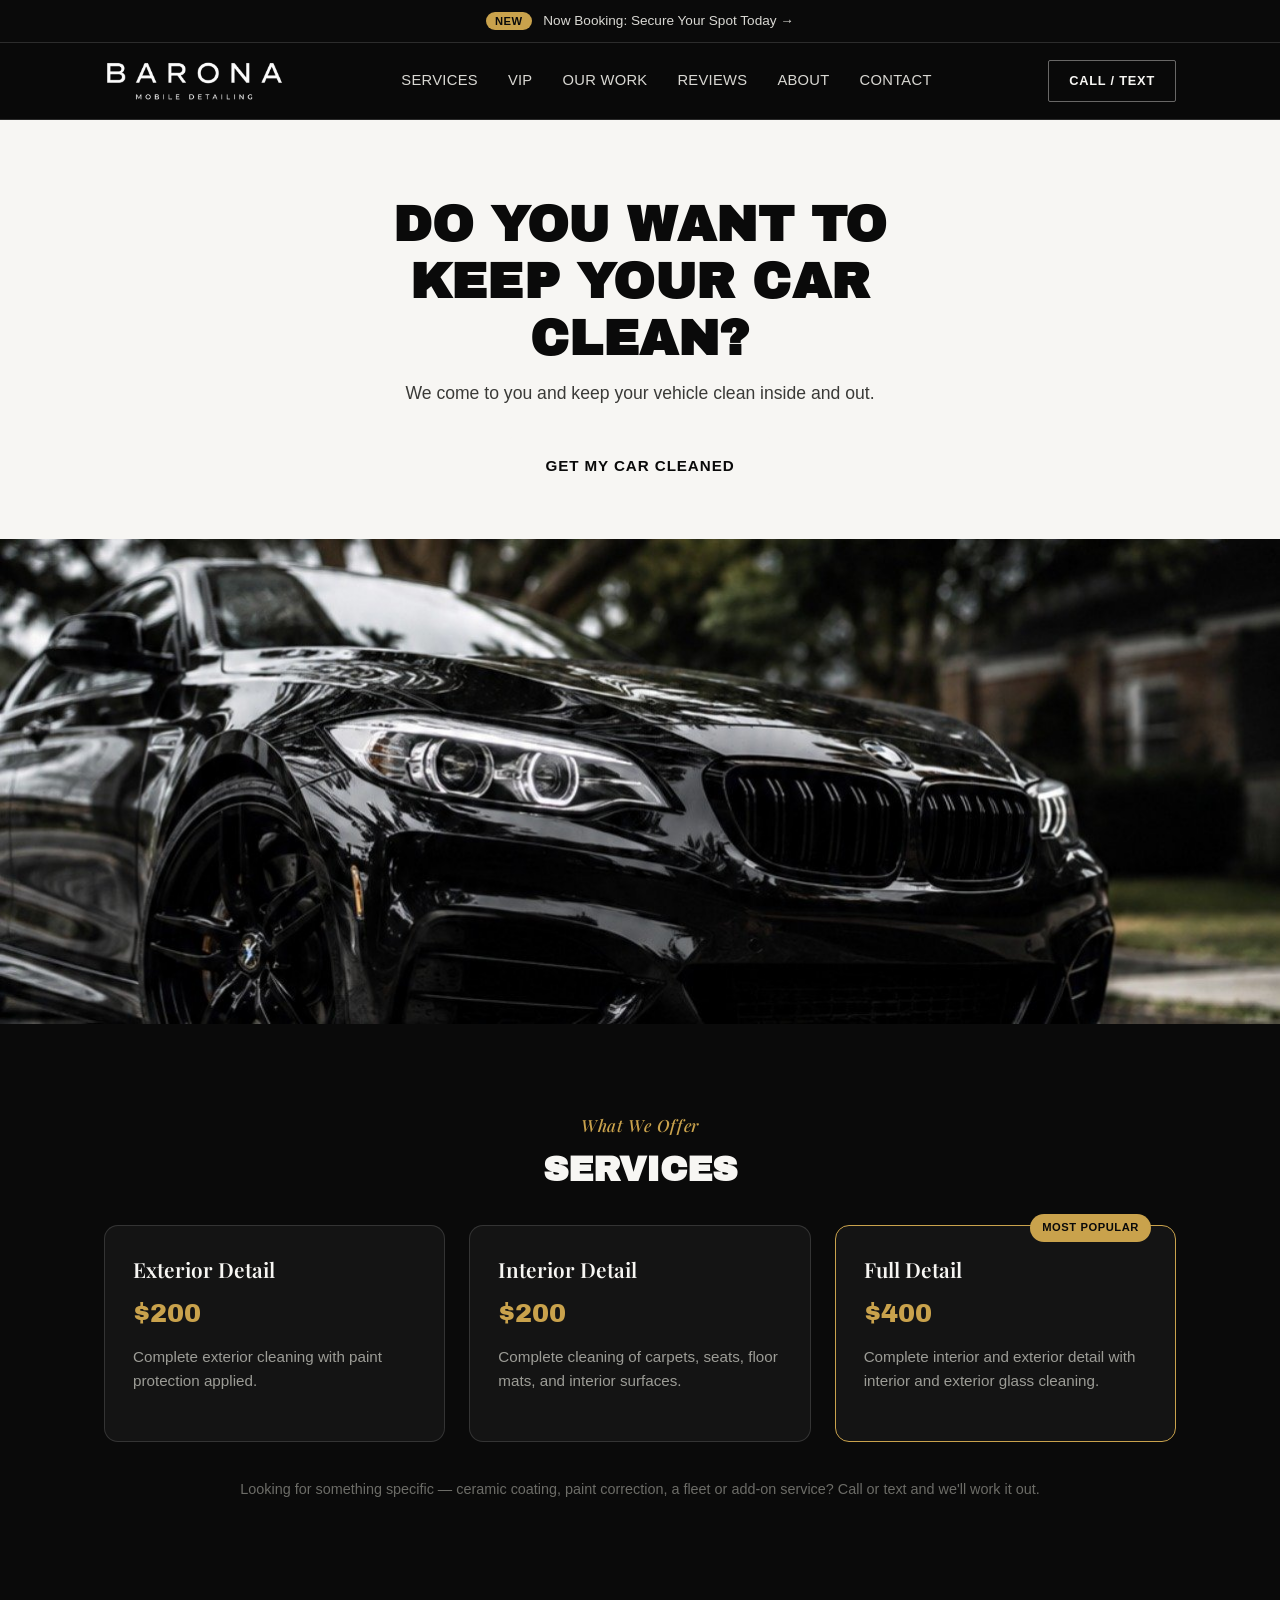
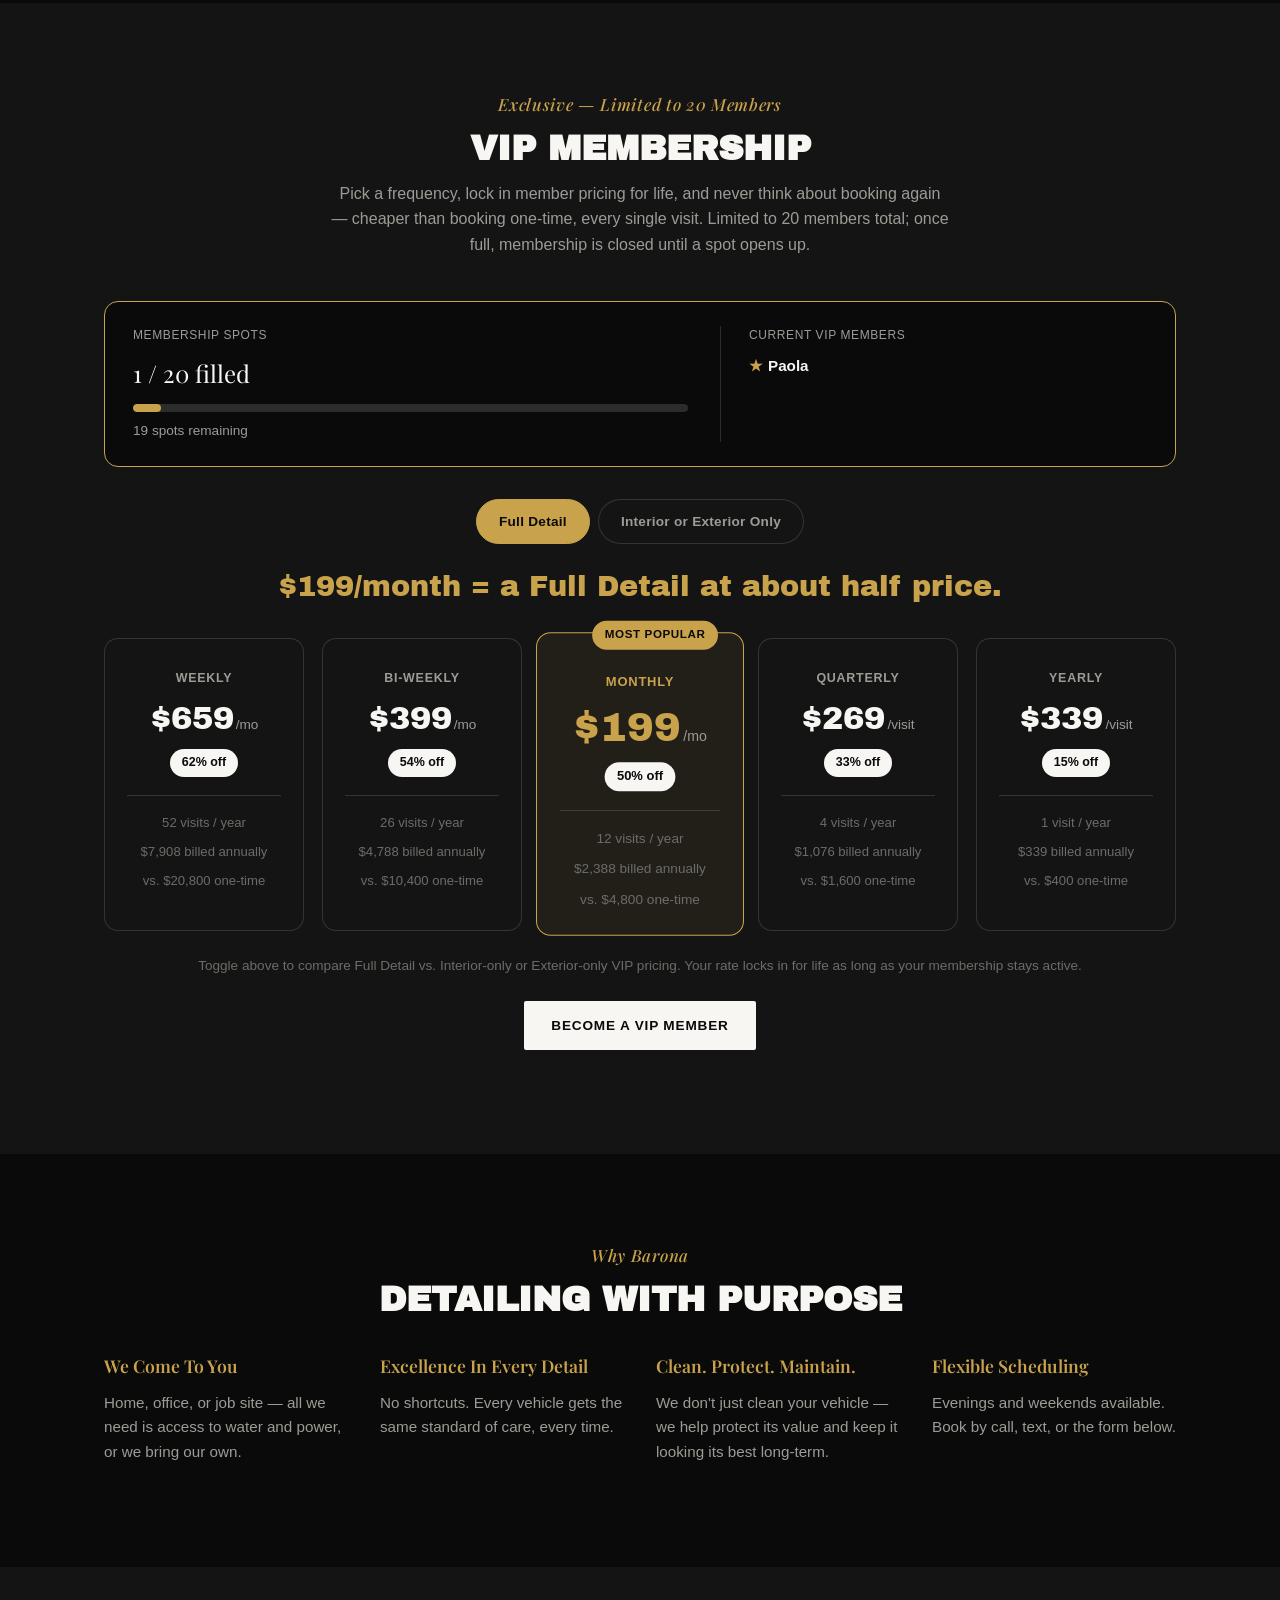
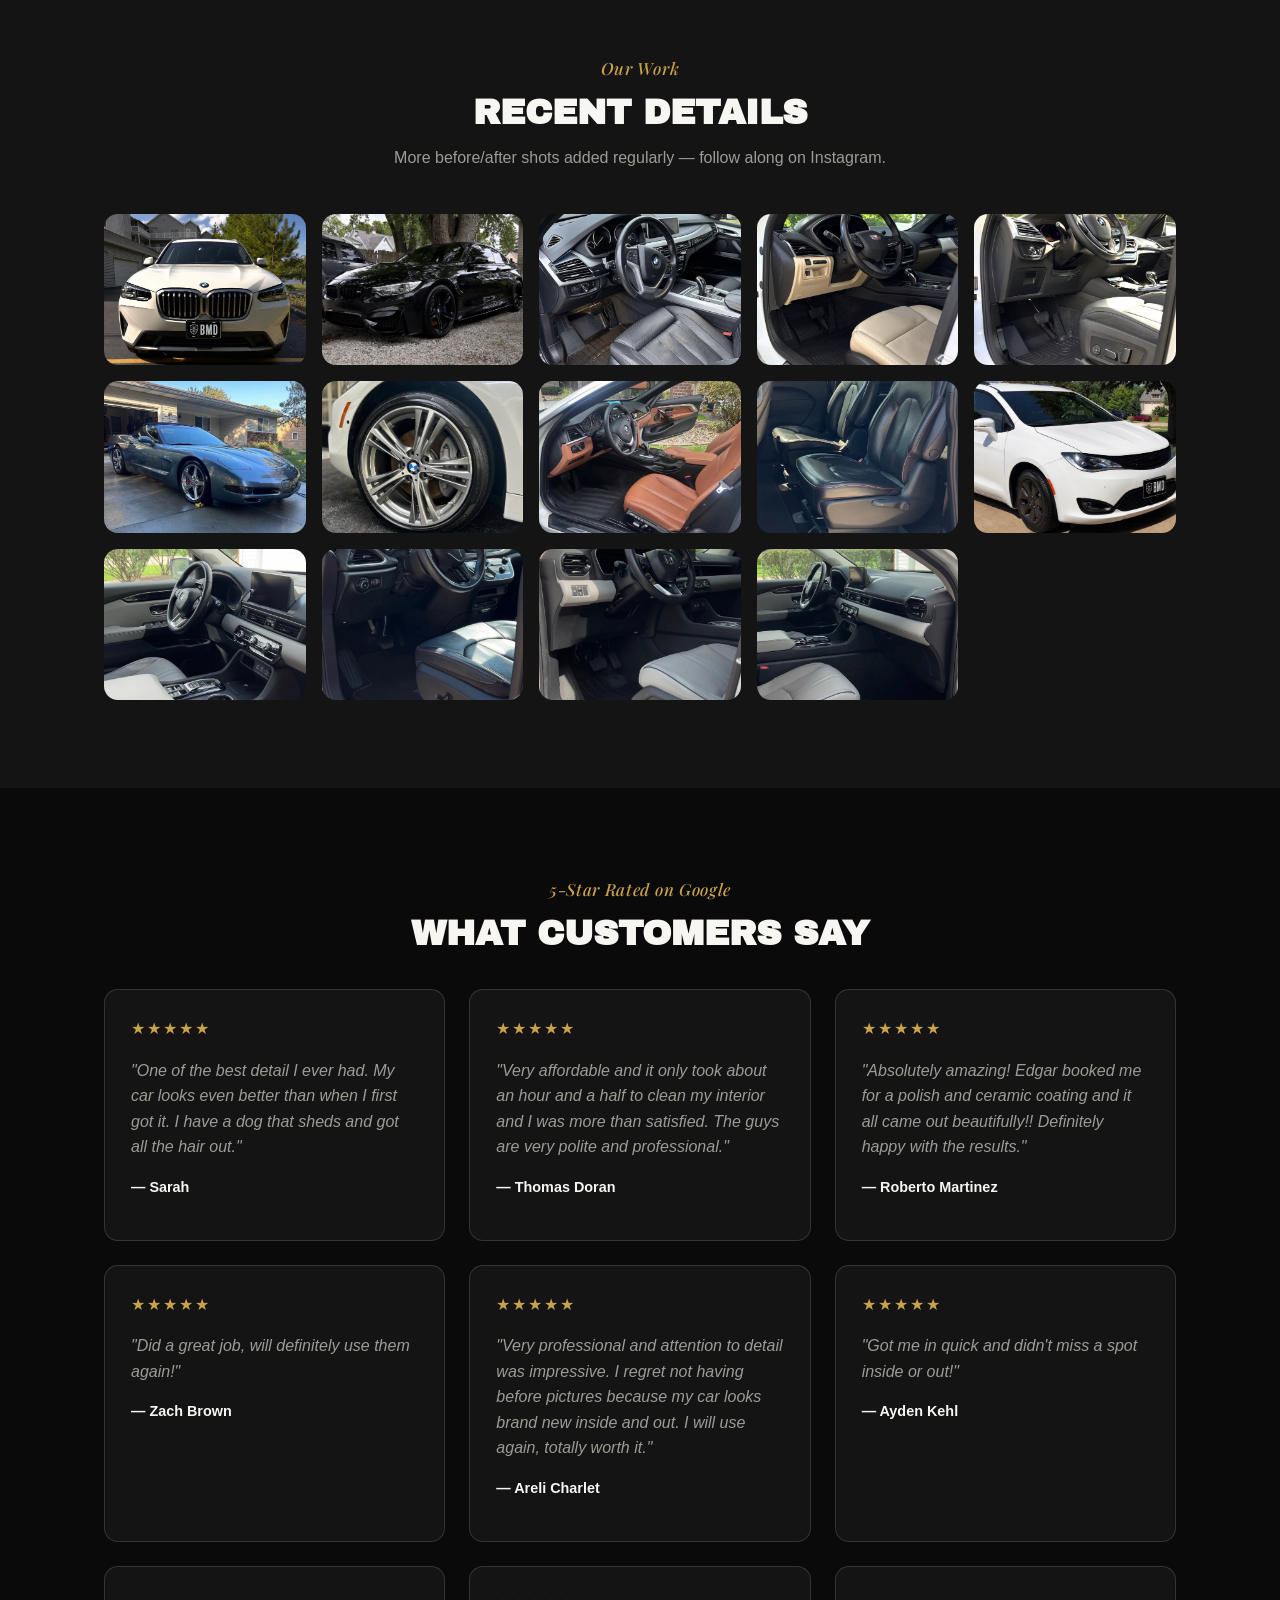
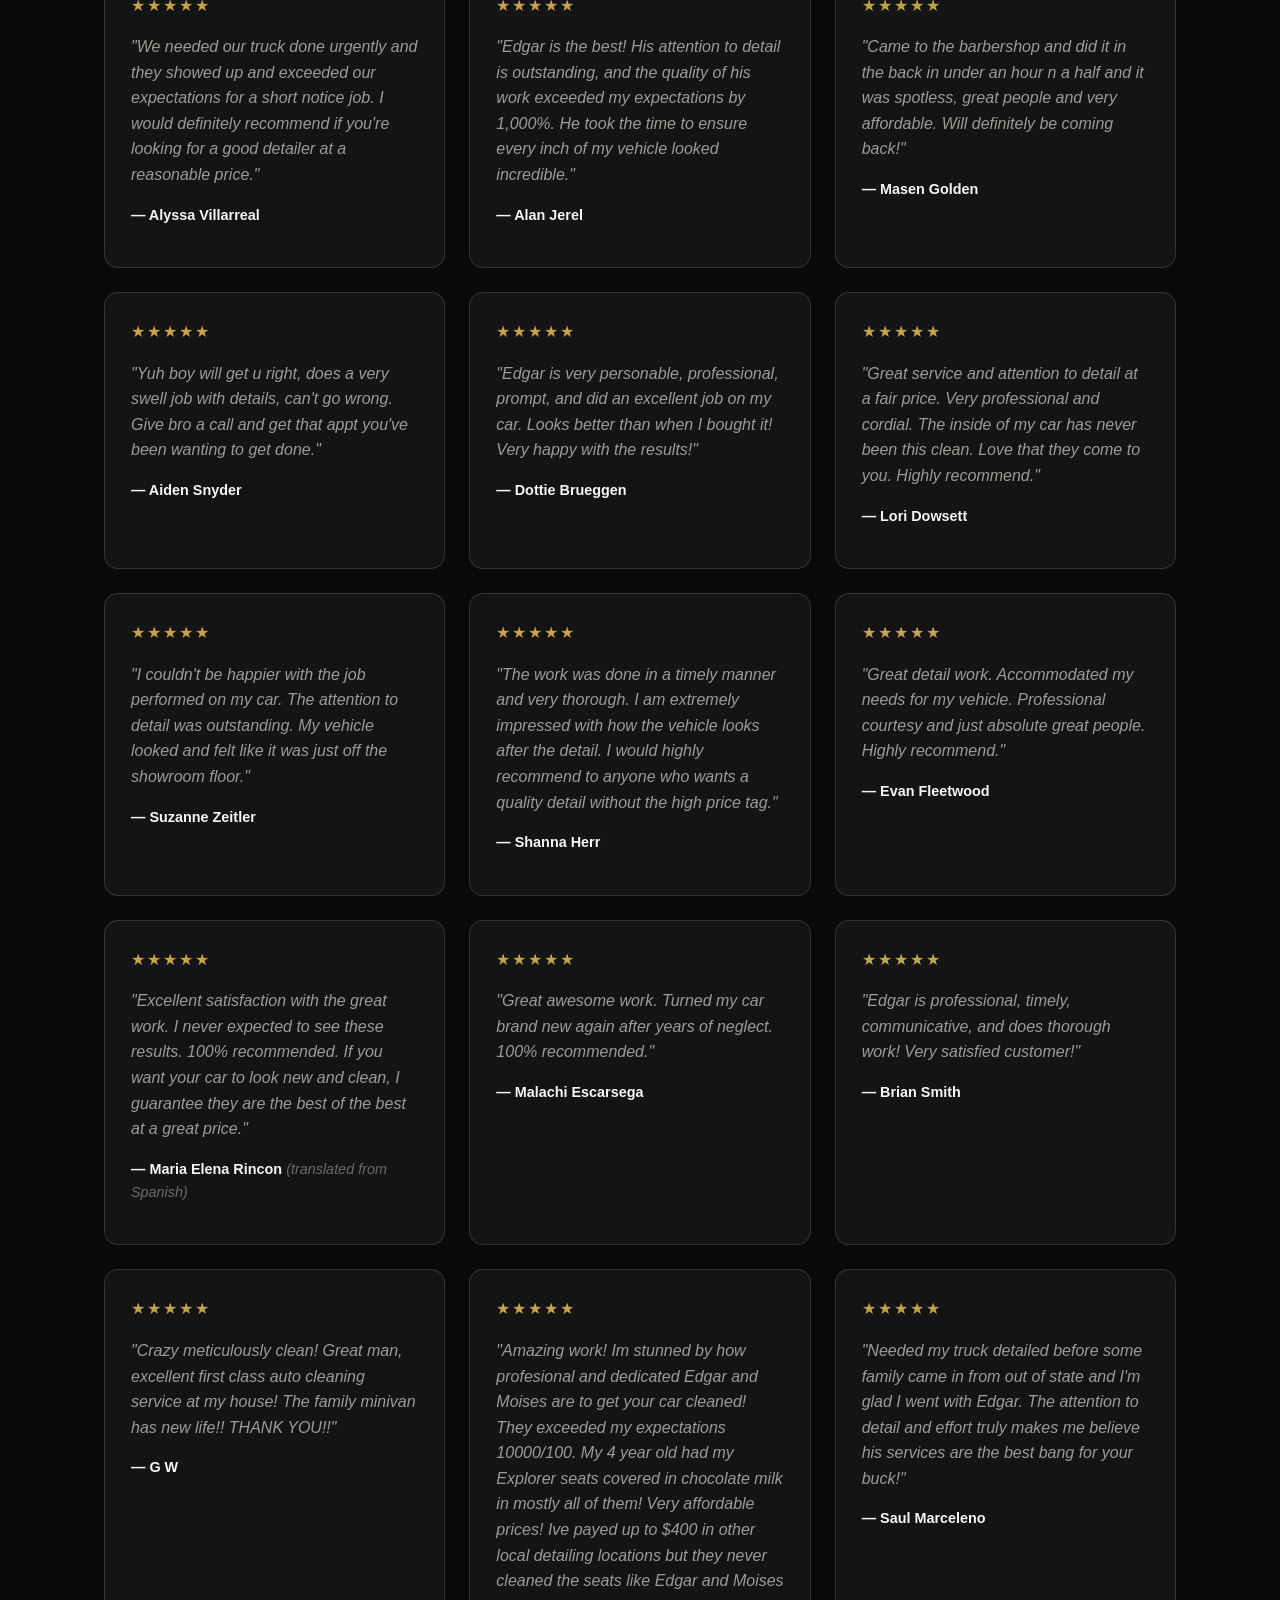
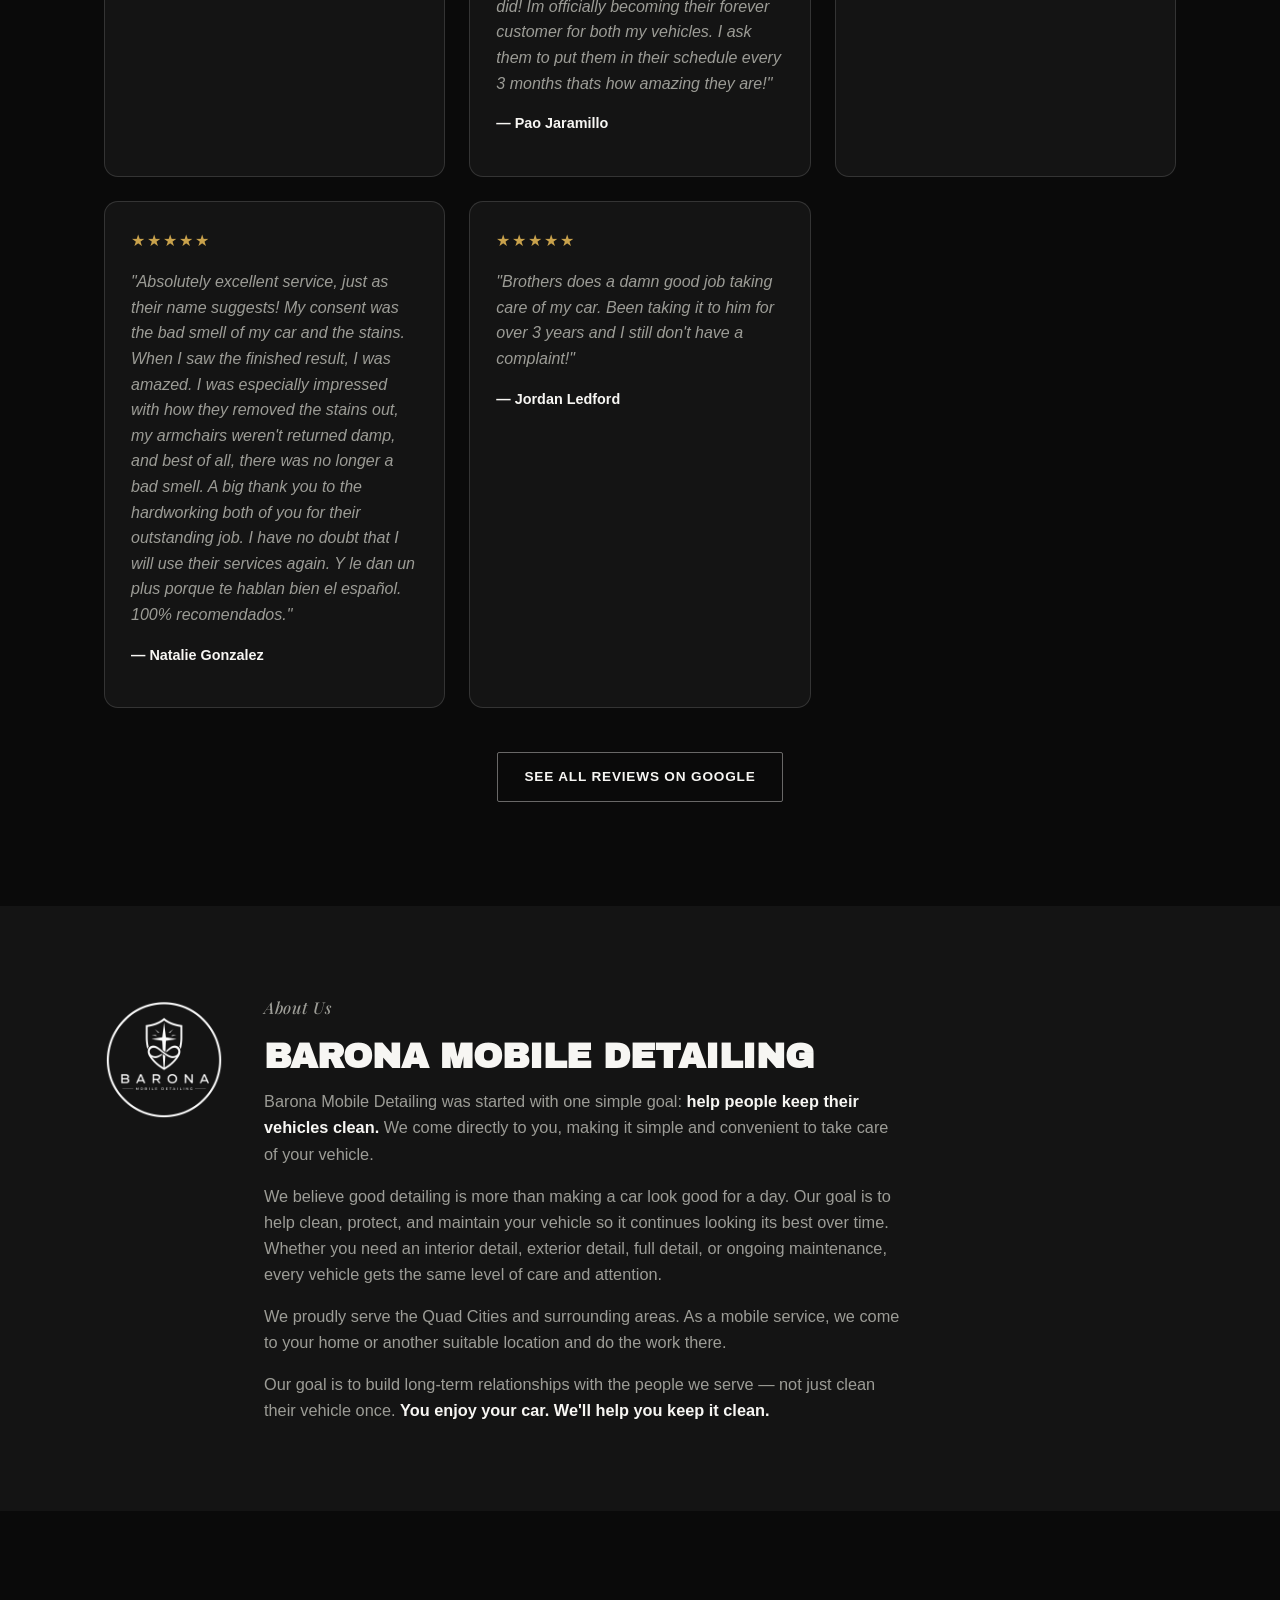
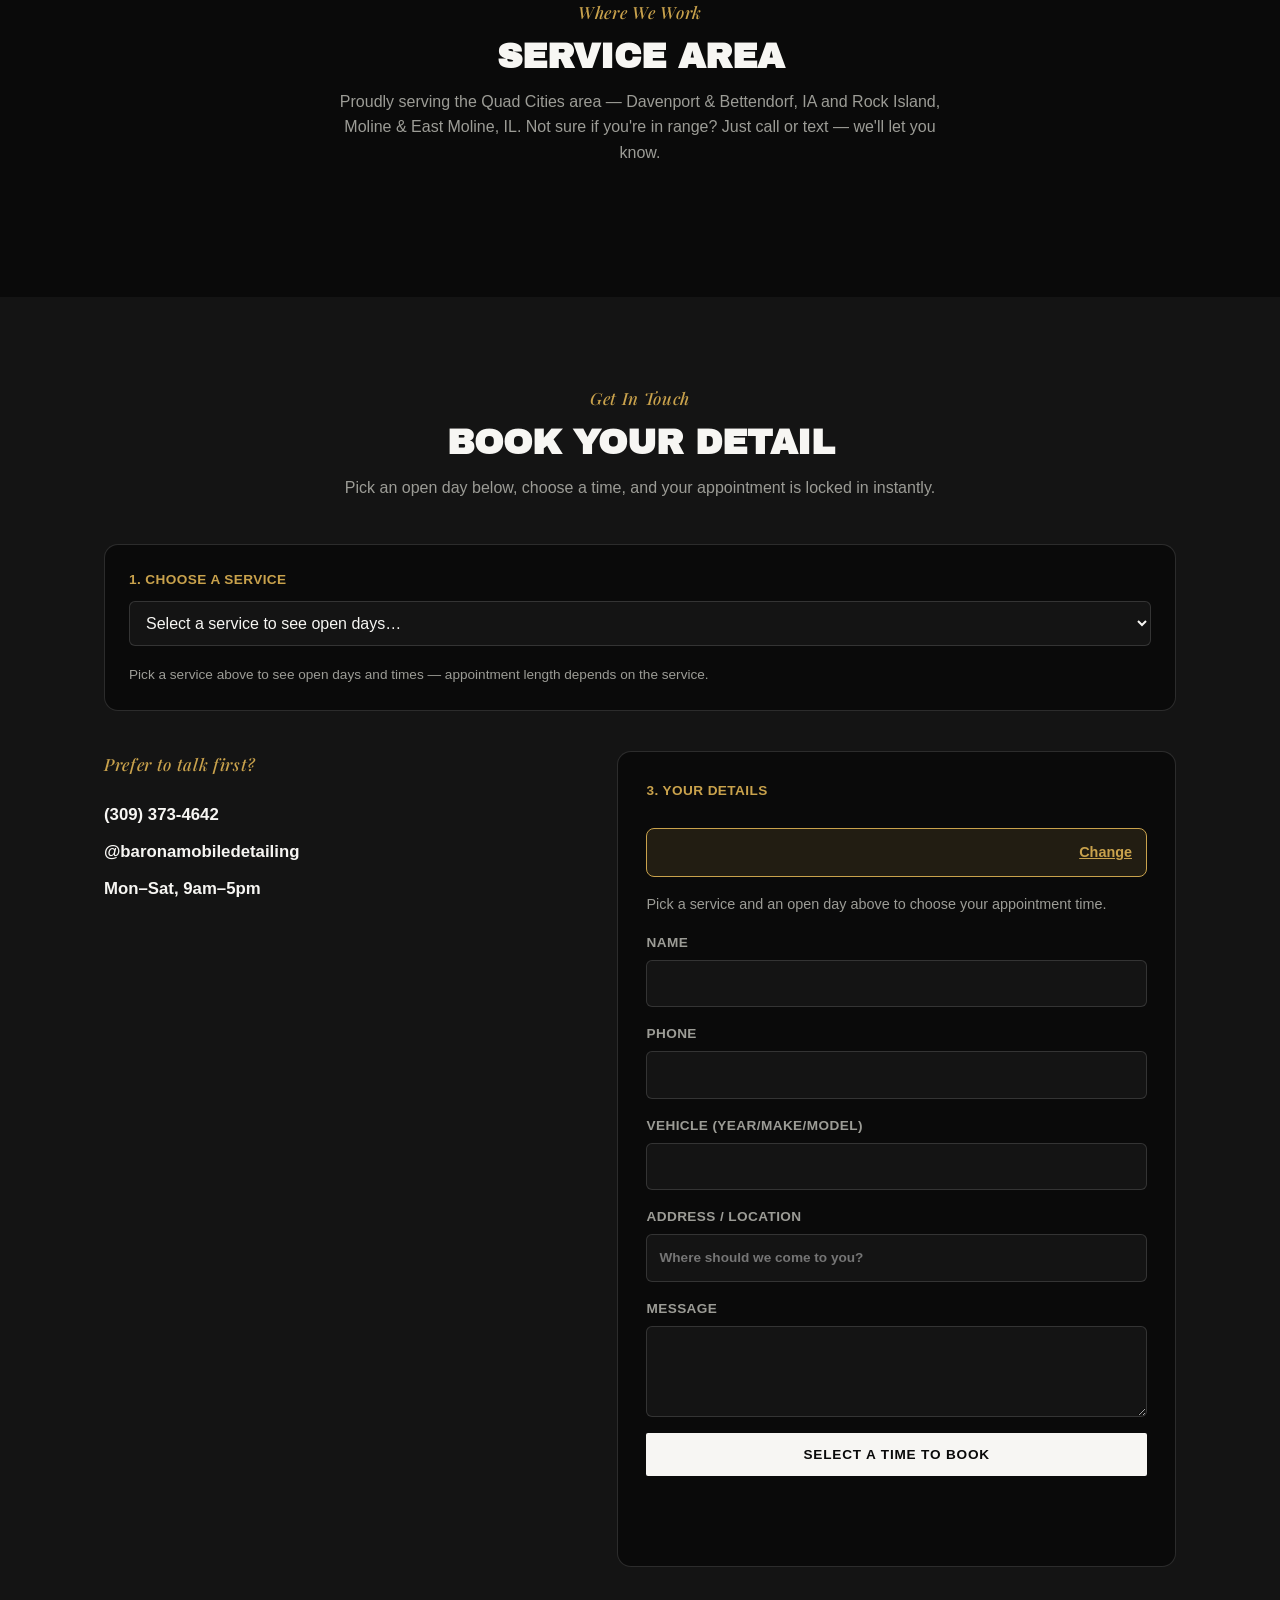
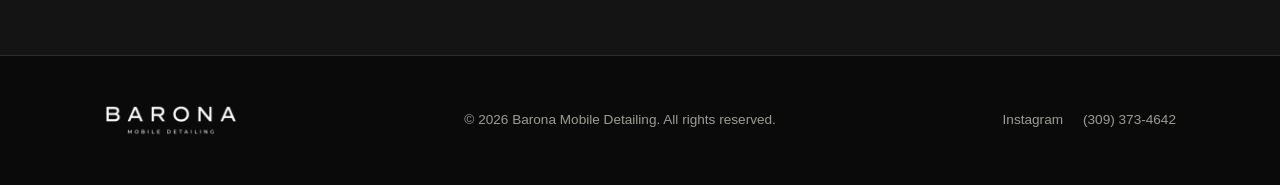
==== commit 70465a1e: "Update index.html" ====
--- a/index.html
+++ b/index.html
@@ -176,26 +176,26 @@
           </ul>
         </div>
         <div class="plan-card"
-             data-full-price="$264" data-full-unit="/visit" data-full-save="34% off" data-full-visits="4 visits / year" data-full-annual="$1,056 billed annually" data-full-onetime="vs. $1,600 one-time"
-             data-io-price="$132" data-io-unit="/visit" data-io-save="34% off" data-io-visits="4 visits / year" data-io-annual="$528 billed annually" data-io-onetime="vs. $800 one-time">
+             data-full-price="$269" data-full-unit="/visit" data-full-save="33% off" data-full-visits="4 visits / year" data-full-annual="$1,076 billed annually" data-full-onetime="vs. $1,600 one-time"
+             data-io-price="$130" data-io-unit="/visit" data-io-save="35% off" data-io-visits="4 visits / year" data-io-annual="$520 billed annually" data-io-onetime="vs. $800 one-time">
           <p class="plan-card-name">Quarterly</p>
-          <p class="plan-card-price" data-price-el>$264<span data-unit-el>/visit</span></p>
-          <span class="save-pill" data-save-el>34% off</span>
+          <p class="plan-card-price" data-price-el>$269<span data-unit-el>/visit</span></p>
+          <span class="save-pill" data-save-el>33% off</span>
           <ul class="plan-card-details">
             <li data-visits-el>4 visits / year</li>
-            <li data-annual-el>$1,056 billed annually</li>
+            <li data-annual-el>$1,076 billed annually</li>
             <li data-onetime-el>vs. $1,600 one-time</li>
           </ul>
         </div>
         <div class="plan-card"
-             data-full-price="$332" data-full-unit="/visit" data-full-save="17% off" data-full-visits="1 visit / year" data-full-annual="$332 billed annually" data-full-onetime="vs. $400 one-time"
-             data-io-price="$166" data-io-unit="/visit" data-io-save="17% off" data-io-visits="1 visit / year" data-io-annual="$166 billed annually" data-io-onetime="vs. $200 one-time">
+             data-full-price="$339" data-full-unit="/visit" data-full-save="15% off" data-full-visits="1 visit / year" data-full-annual="$339 billed annually" data-full-onetime="vs. $400 one-time"
+             data-io-price="$170" data-io-unit="/visit" data-io-save="15% off" data-io-visits="1 visit / year" data-io-annual="$170 billed annually" data-io-onetime="vs. $200 one-time">
           <p class="plan-card-name">Yearly</p>
-          <p class="plan-card-price" data-price-el>$332<span data-unit-el>/visit</span></p>
-          <span class="save-pill" data-save-el>17% off</span>
+          <p class="plan-card-price" data-price-el>$339<span data-unit-el>/visit</span></p>
+          <span class="save-pill" data-save-el>15% off</span>
           <ul class="plan-card-details">
             <li data-visits-el>1 visit / year</li>
-            <li data-annual-el>$332 billed annually</li>
+            <li data-annual-el>$339 billed annually</li>
             <li data-onetime-el>vs. $400 one-time</li>
           </ul>
         </div>
--- a/style.css
+++ b/style.css
@@ -260,7 +260,33 @@
 .vip-footnote { text-align: center; color: var(--gray-dim); font-size: 0.85rem; margin-top: 24px; }
 .vip-cta { text-align: center; margin-top: 24px; }
 
-/* Pricing chart (reused table look for VIP frequency tiers) */
+/* Pricing chart — VIP frequency tiers as cards */
+.plans-toggle {
+  display: flex;
+  justify-content: center;
+  gap: 8px;
+  margin: 32px 0 20px;
+  flex-wrap: wrap;
+}
+.plans-toggle-btn {
+  font: inherit;
+  background: var(--black-soft);
+  border: 1px solid var(--line);
+  color: var(--gray);
+  padding: 11px 22px;
+  border-radius: 999px;
+  font-size: 0.85rem;
+  font-weight: 600;
+  letter-spacing: 0.02em;
+  cursor: pointer;
+  transition: border-color 0.15s, color 0.15s, background 0.15s;
+}
+.plans-toggle-btn:hover { border-color: rgba(201,162,76,0.5); color: var(--white); }
+.plans-toggle-btn.is-active {
+  background: var(--gold);
+  border-color: var(--gold);
+  color: var(--black);
+}
 .plans-highlight {
   text-align: center;
   font-family: var(--font-display);
@@ -268,48 +294,76 @@
   color: var(--gold);
   margin: 8px 0 28px;
 }
-.plans-table-wrap {
-  overflow-x: auto;
+.plans-grid {
+  display: grid;
+  grid-template-columns: repeat(5, 1fr);
+  gap: 18px;
+  align-items: stretch;
+}
+.plan-card {
+  position: relative;
+  background: var(--black-soft);
   border: 1px solid var(--line);
   border-radius: var(--radius);
-}
-.plans-table {
+  padding: 30px 22px 24px;
+  text-align: center;
+  display: flex;
+  flex-direction: column;
+  align-items: center;
+  transition: border-color 0.15s, transform 0.15s;
+}
+.plan-card:hover { border-color: rgba(201,162,76,0.5); transform: translateY(-3px); }
+.plan-card-name {
+  text-transform: uppercase;
+  letter-spacing: 0.06em;
+  font-size: 0.78rem;
+  font-weight: 700;
+  color: var(--gray);
+  margin: 0 0 14px;
+}
+.plan-card-price {
+  font-family: var(--font-display);
+  font-size: clamp(1.6rem, 2.6vw, 2rem);
+  color: var(--white);
+  margin: 0 0 14px;
+  line-height: 1;
+}
+.plan-card-price span {
+  font-family: var(--font-body);
+  font-size: 0.85rem;
+  font-weight: 500;
+  color: var(--gray);
+  margin-left: 2px;
+}
+.plan-card-details {
+  list-style: none;
+  padding: 0;
+  margin: 18px 0 0;
+  display: grid;
+  gap: 8px;
+  font-size: 0.82rem;
+  color: var(--gray-dim);
+  border-top: 1px solid var(--line);
+  padding-top: 16px;
   width: 100%;
-  border-collapse: collapse;
-  min-width: 640px;
-  font-size: 0.95rem;
-}
-.plans-table th, .plans-table td {
-  padding: 16px 20px;
-  text-align: left;
-  white-space: nowrap;
-}
-.plans-table thead th {
-  font-size: 0.72rem;
-  text-transform: uppercase;
-  letter-spacing: 0.06em;
-  color: var(--gray);
-  border-bottom: 1px solid var(--line);
-  font-weight: 600;
-}
-.plans-table tbody tr { border-bottom: 1px solid var(--line); }
-.plans-table tbody tr:last-child { border-bottom: none; }
-.plans-table tbody tr:hover { background: rgba(247,246,243,0.03); }
-.plan-name {
-  font-family: var(--font-serif);
-  font-weight: 600;
-  font-size: 1.05rem;
-  color: var(--white);
-}
-.plan-featured { background: rgba(201,162,76,0.07); }
-.plan-featured .plan-name { color: var(--gold); }
+}
+.plan-card-featured {
+  background: rgba(201,162,76,0.08);
+  border-color: var(--gold);
+  transform: scale(1.04);
+  padding-top: 38px;
+  z-index: 1;
+}
+.plan-card-featured:hover { transform: scale(1.04) translateY(-3px); }
+.plan-card-featured .plan-card-name { color: var(--gold); }
+.plan-card-featured .plan-card-price { color: var(--gold); font-size: clamp(1.9rem, 3.2vw, 2.4rem); }
 .save-pill {
   display: inline-block;
   background: var(--white);
   color: var(--black);
   font-weight: 700;
   font-size: 0.78rem;
-  padding: 4px 10px;
+  padding: 4px 12px;
   border-radius: 999px;
 }
 .plans-scroll-hint { display: none; text-align: center; color: var(--gray-dim); font-size: 0.78rem; margin-top: 8px; }
@@ -600,10 +654,14 @@
   .cal-day { font-size: 0.8rem; }
   .vip-spots-bar { grid-template-columns: 1fr; padding: 20px; }
   .vip-members { border-left: none; padding-left: 0; border-top: 1px solid var(--line); padding-top: 16px; margin-top: 4px; }
-}
-
-@media (max-width: 700px) {
-  .plans-scroll-hint { display: block; }
+  .plans-grid { grid-template-columns: repeat(2, 1fr); }
+  .plan-card-featured { transform: none; grid-column: span 2; }
+  .plan-card-featured:hover { transform: translateY(-3px); }
+}
+
+@media (max-width: 520px) {
+  .plans-grid { grid-template-columns: 1fr; }
+  .plan-card-featured { grid-column: auto; }
 }
 
 @media (max-width: 760px) {
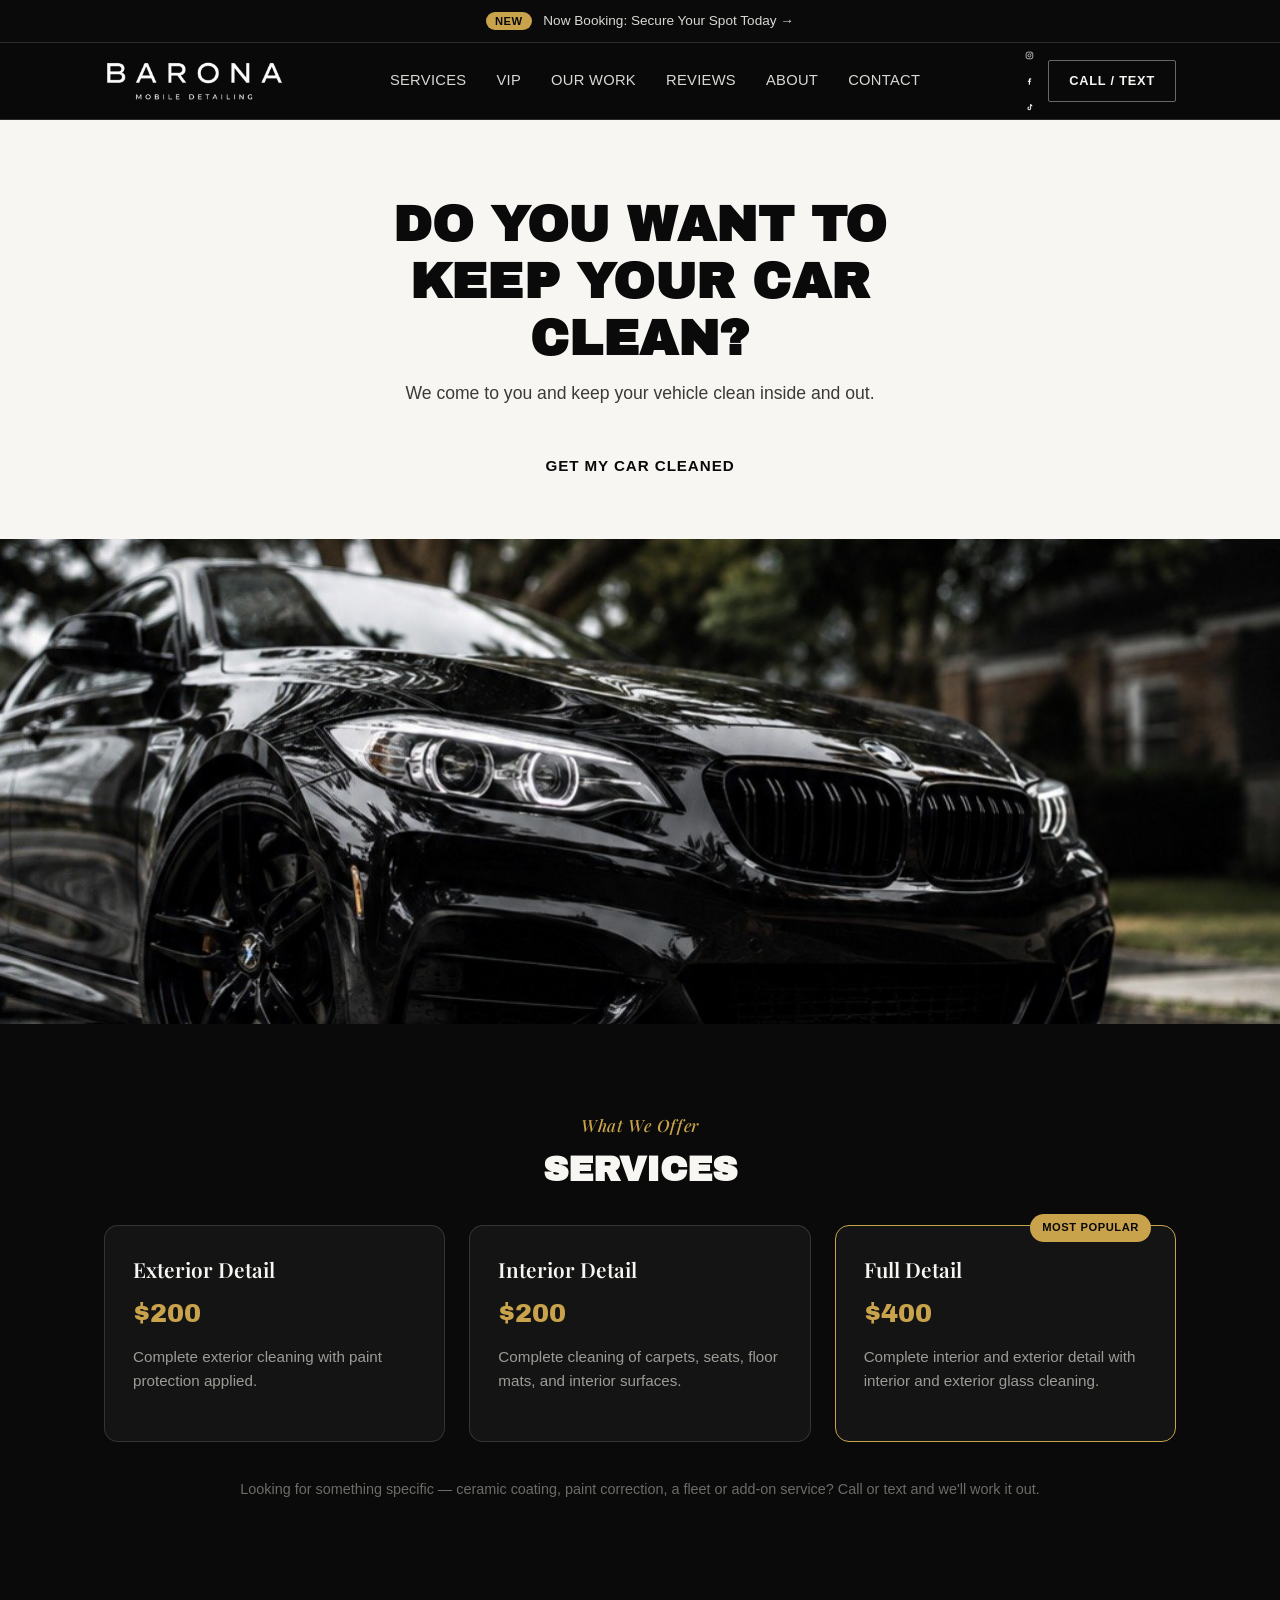
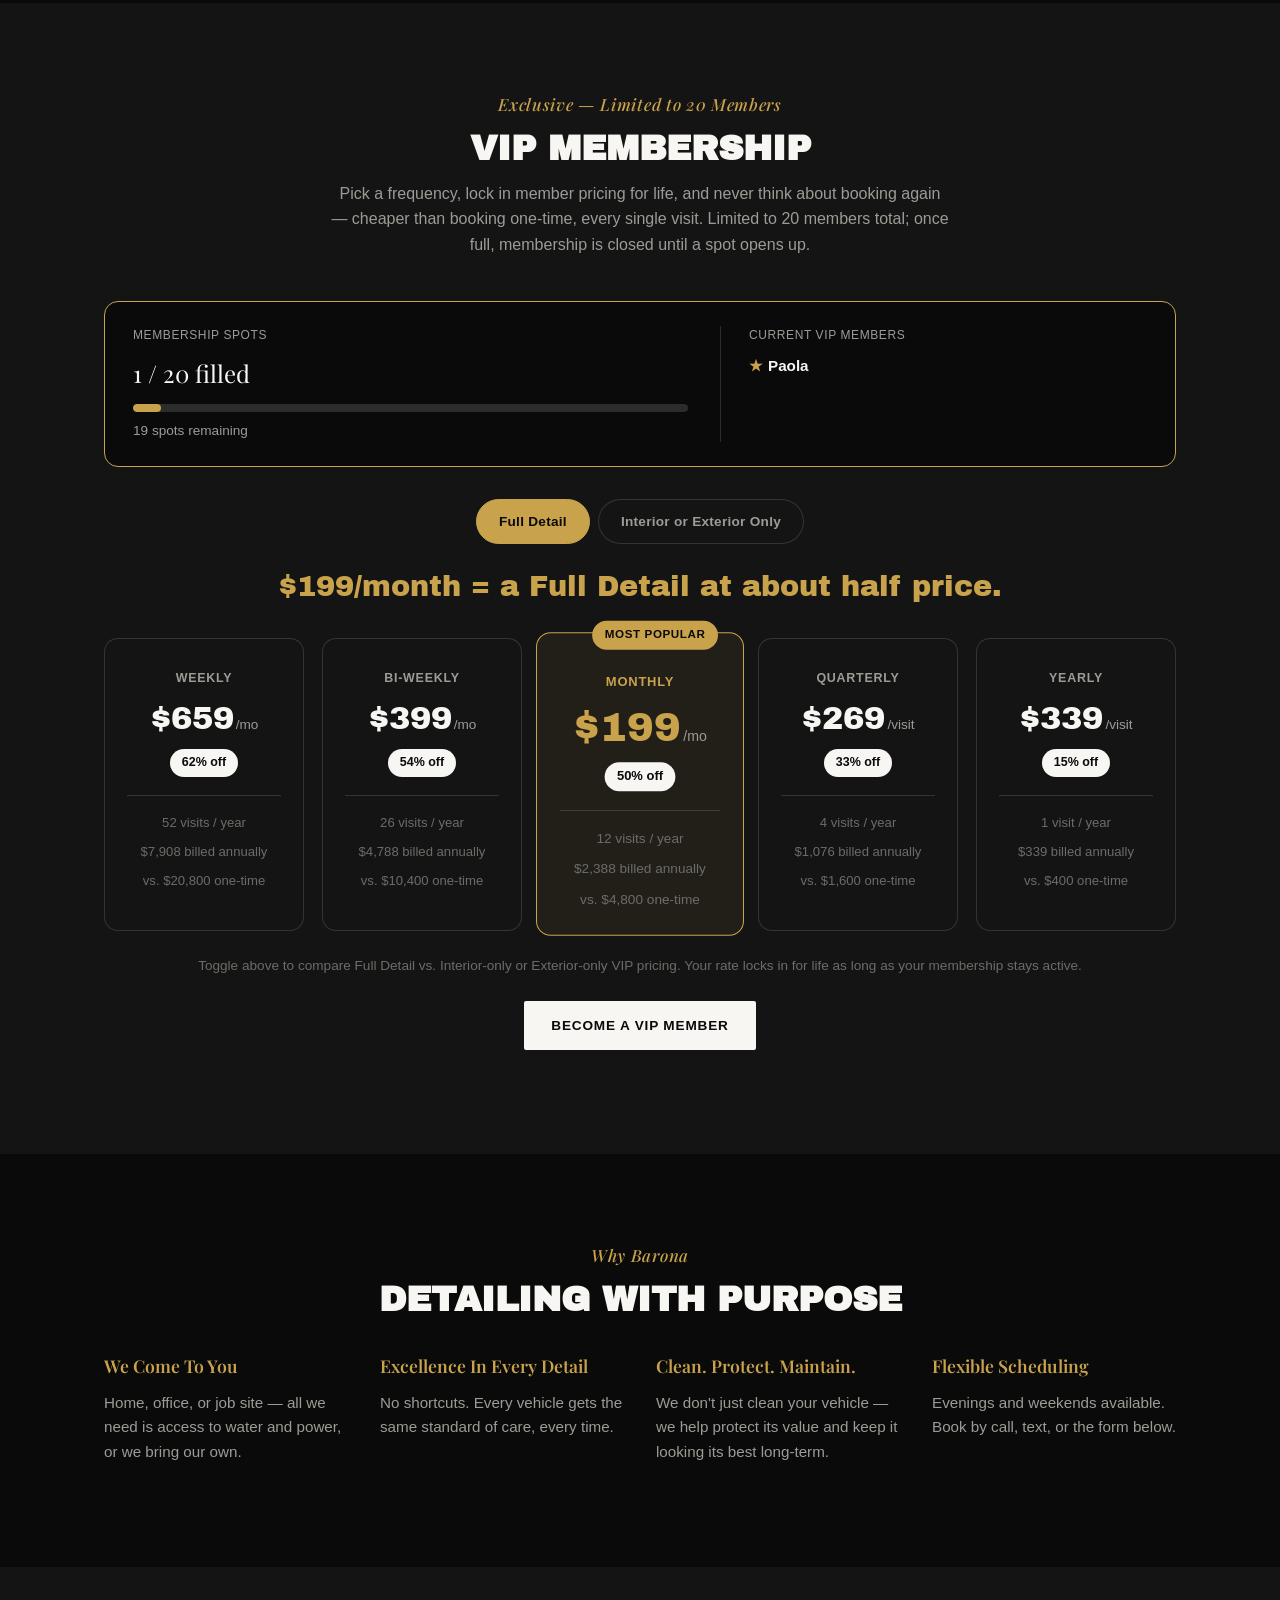
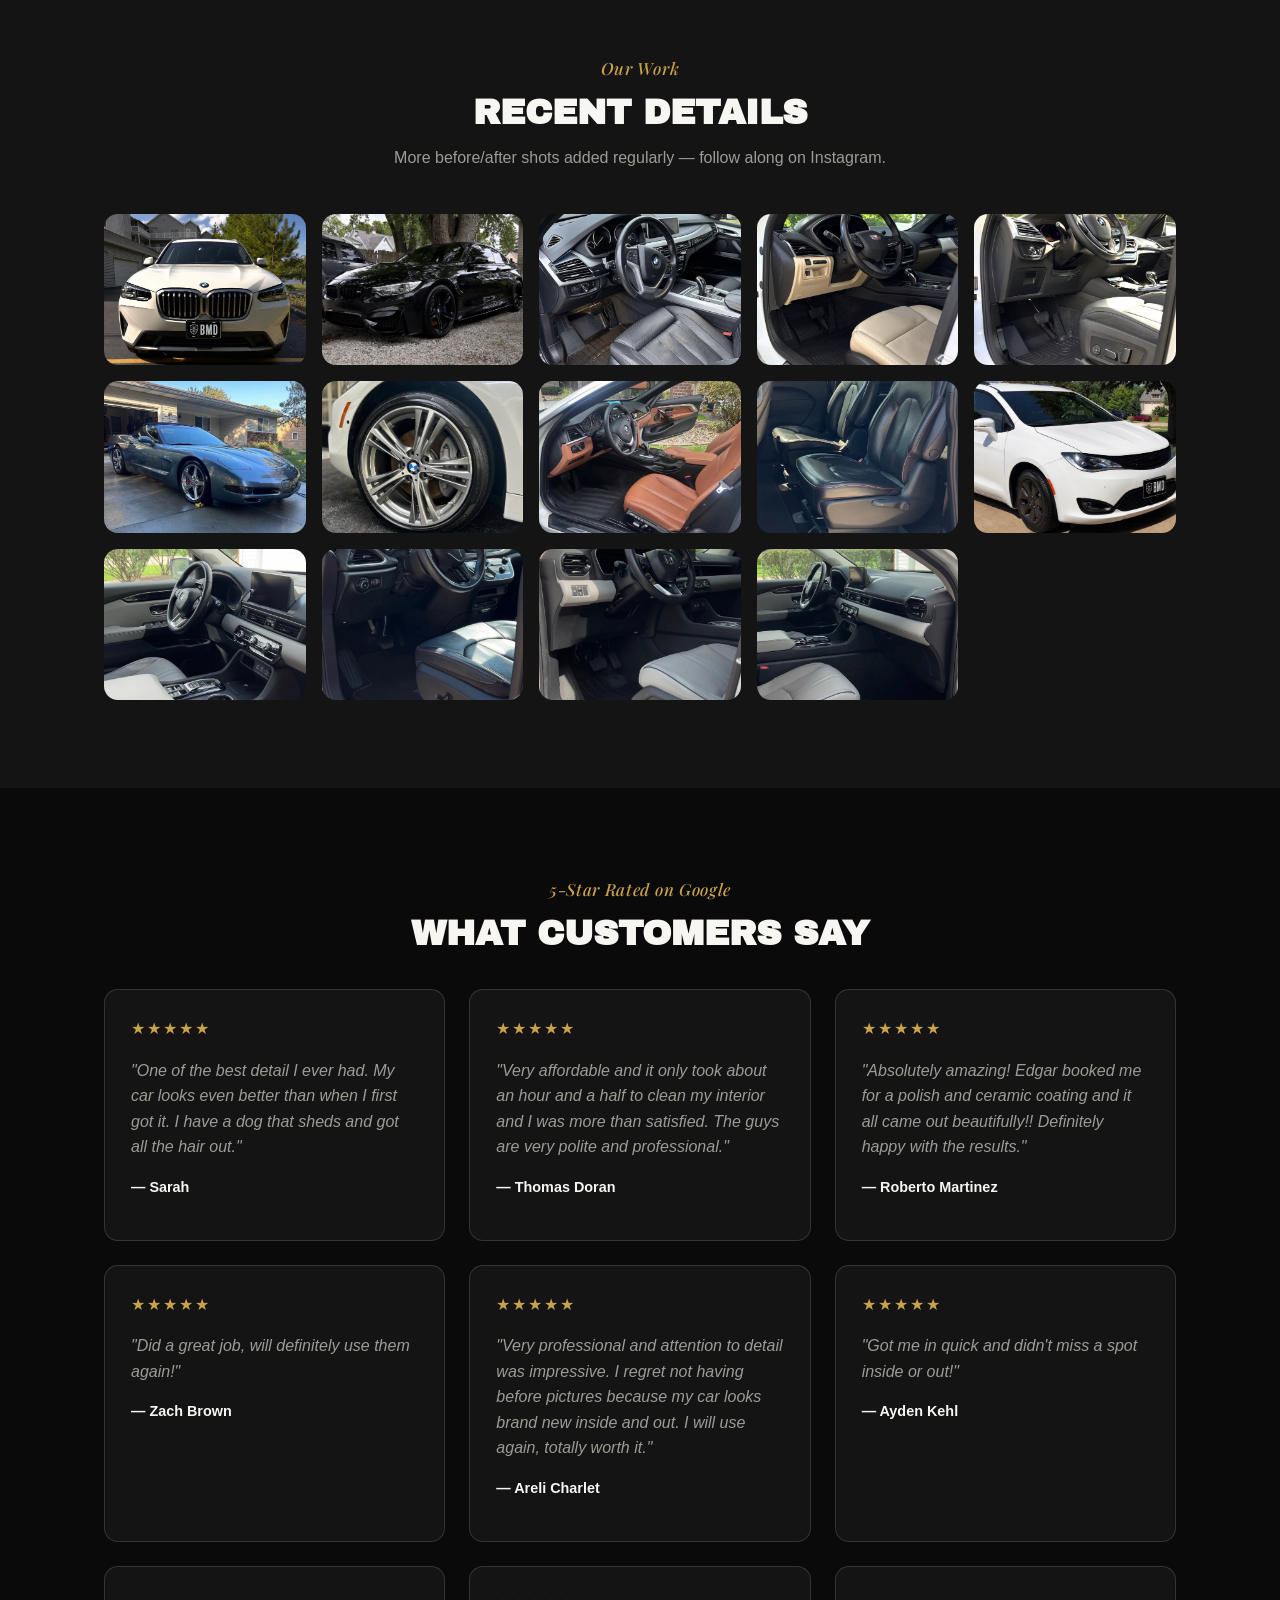
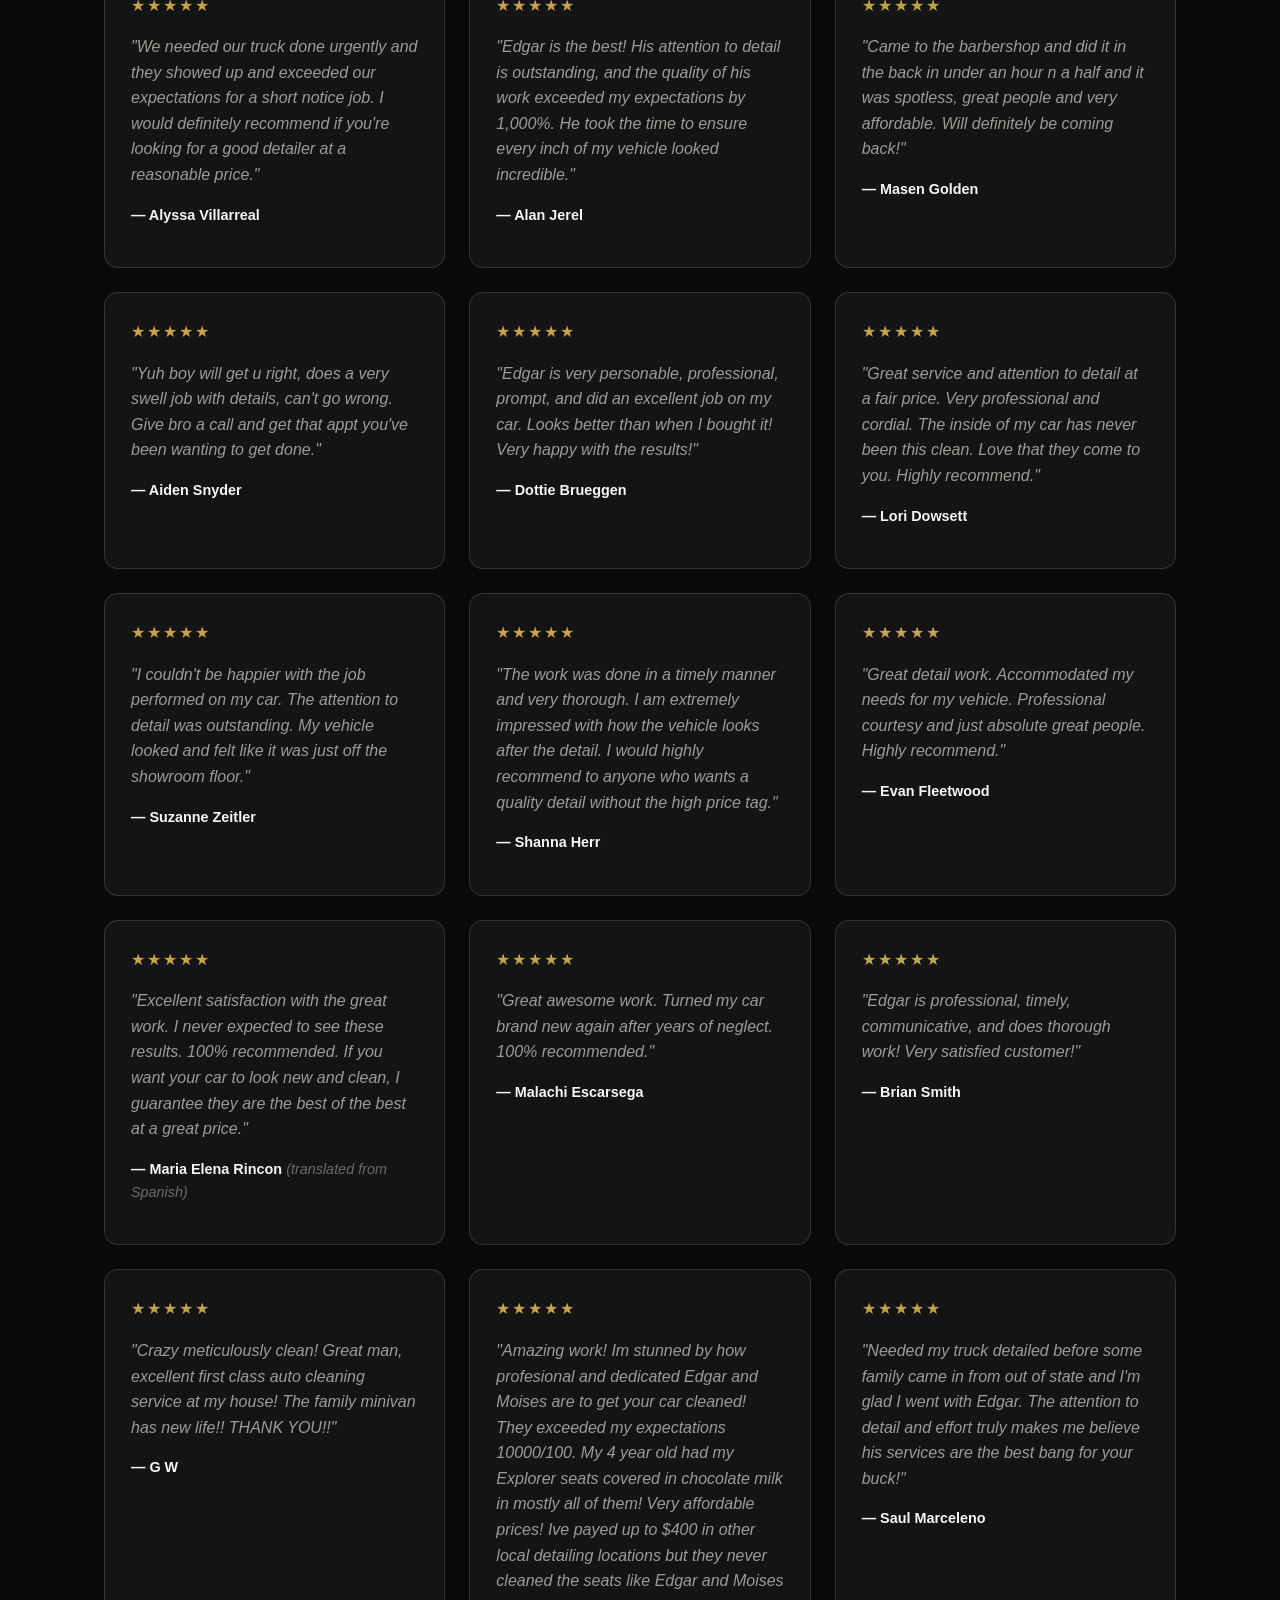
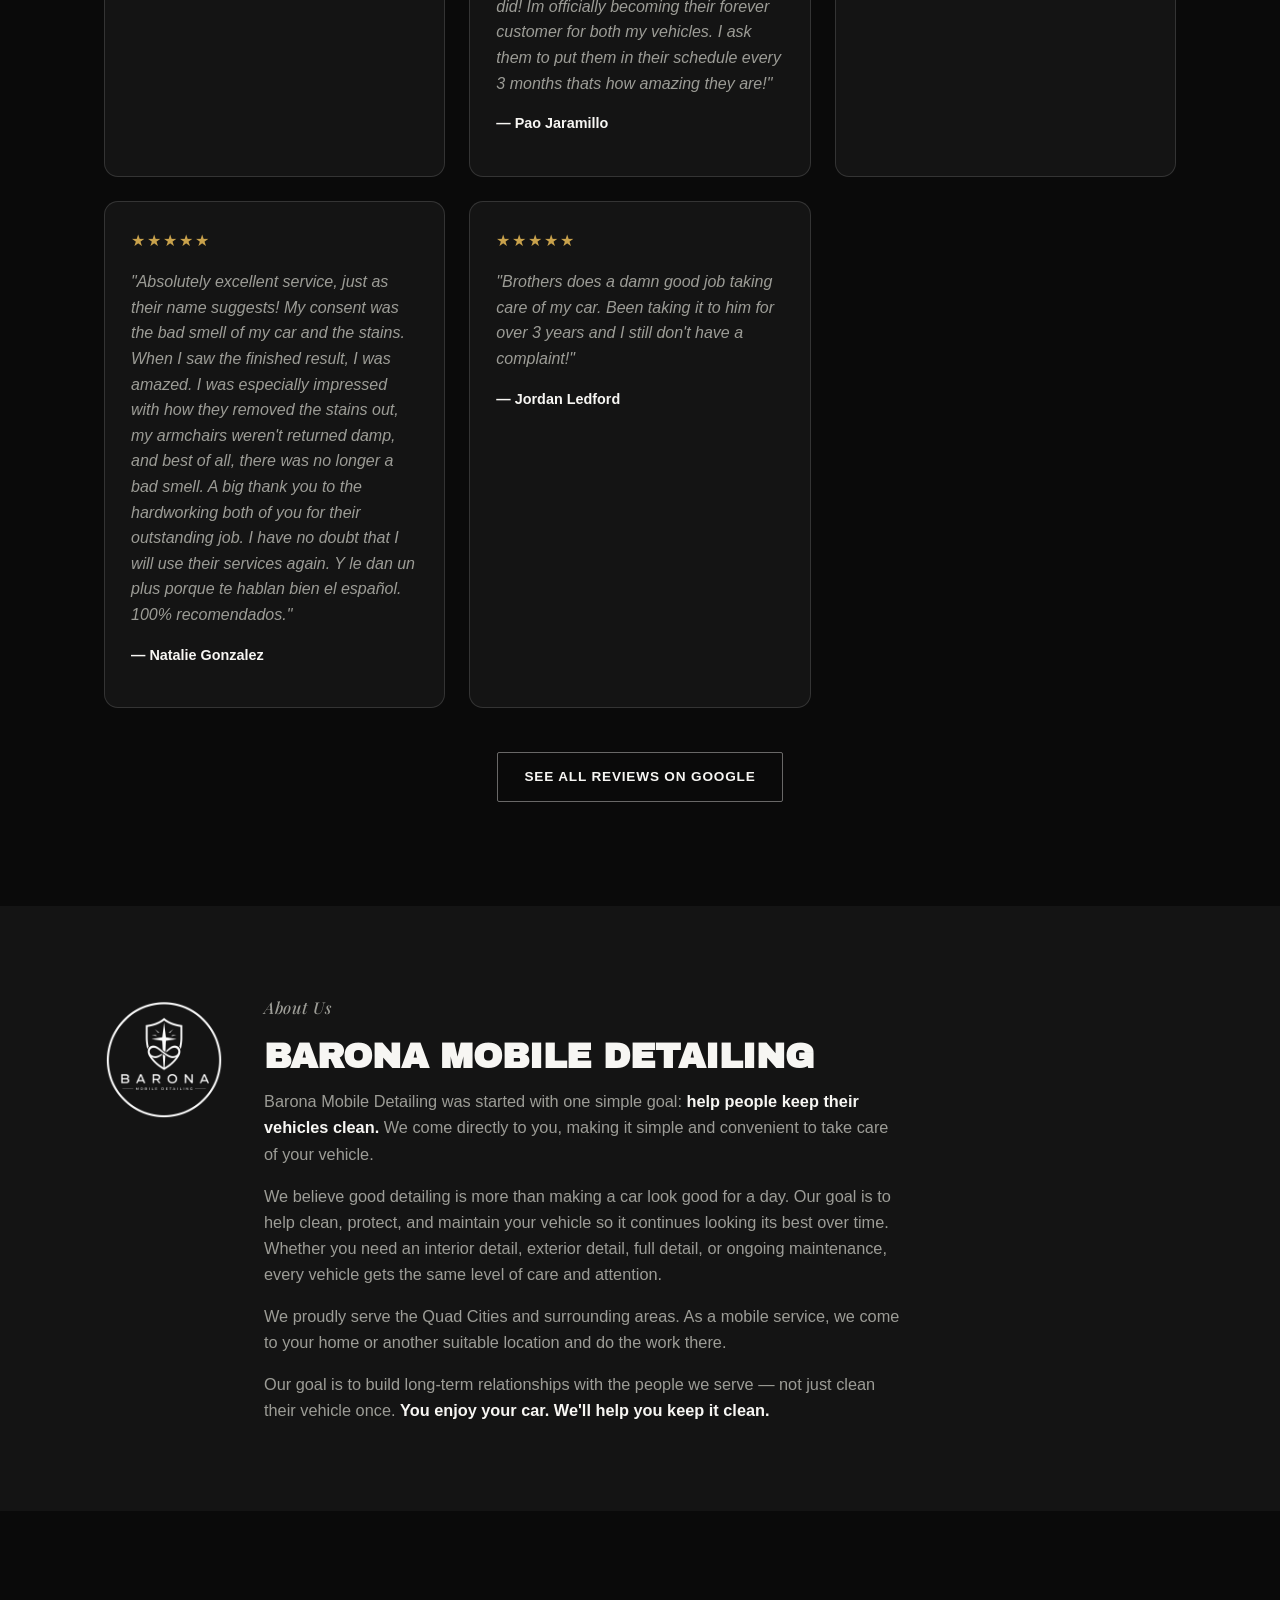
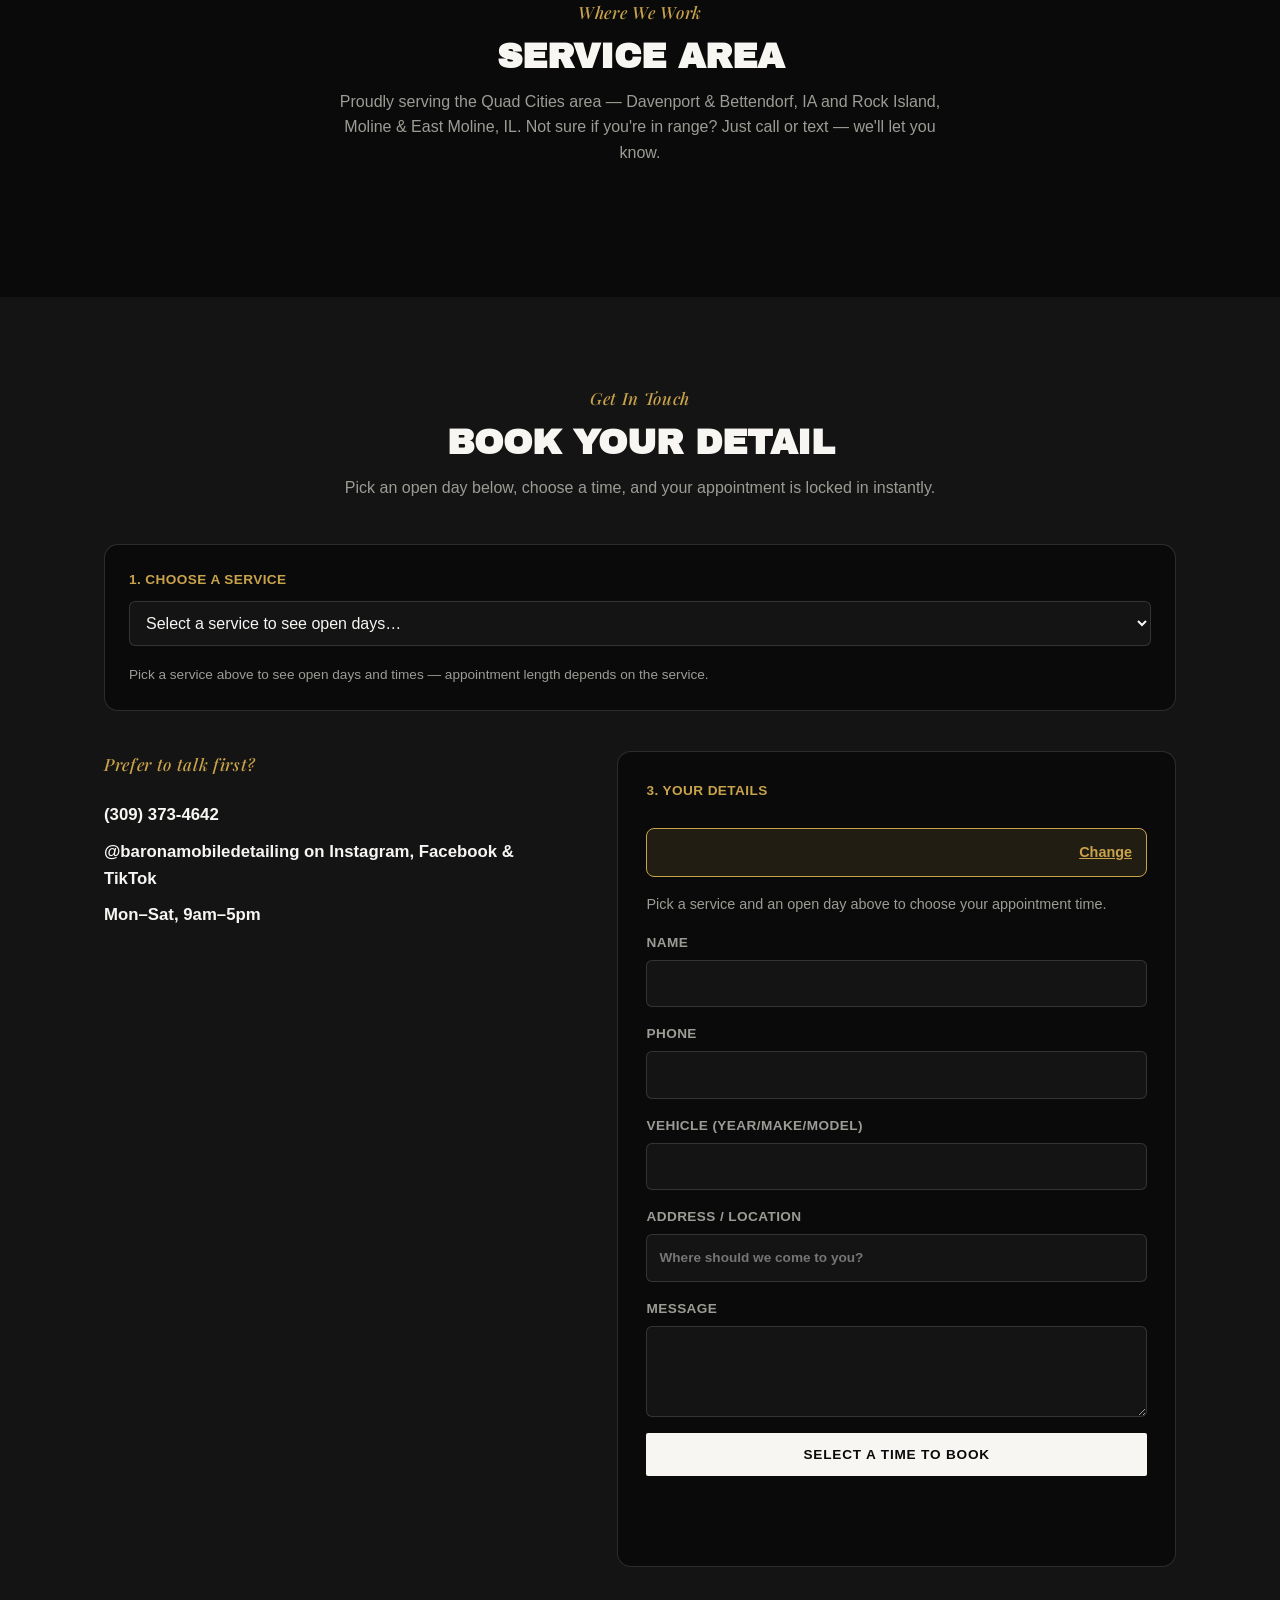
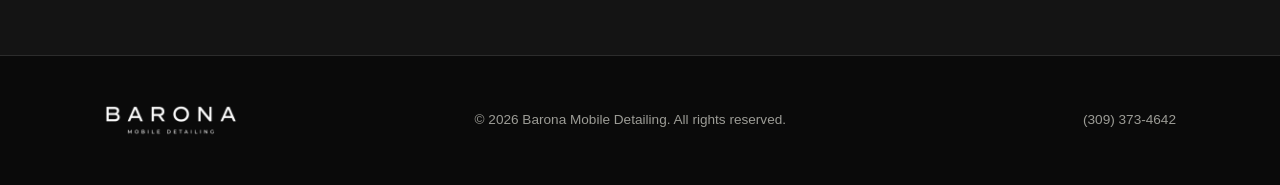
==== commit 921f50ff: "Update index.html" ====
--- a/index.html
+++ b/index.html
@@ -30,7 +30,7 @@
   "priceRange": "$$",
   "areaServed": ["Davenport, IA", "Bettendorf, IA", "Rock Island, IL", "Moline, IL", "East Moline, IL"],
   "slogan": "Detailing with purpose. Excellence in every detail.",
-  "sameAs": ["https://instagram.com/baronamobiledetailing"],
+  "sameAs": ["https://instagram.com/baronamobiledetailing", "https://www.facebook.com/Baronamobiledetailing/", "https://www.tiktok.com/@baronamobiledetailing"],
   "openingHours": "Mo-Sa 09:00-17:00",
   "url": "https://[yourdomain].com/"
 }
@@ -58,6 +58,17 @@
     </nav>
 
     <div class="header-cta">
+      <div class="header-social">
+        <a href="https://instagram.com/baronamobiledetailing" target="_blank" rel="noopener" class="social-icon" aria-label="Barona Mobile Detailing on Instagram" title="Instagram">
+          <svg viewBox="0 0 24 24" fill="none" stroke="currentColor" stroke-width="1.8" aria-hidden="true"><rect x="3" y="3" width="18" height="18" rx="5"/><circle cx="12" cy="12" r="4"/><circle cx="17.3" cy="6.7" r="1.1" fill="currentColor" stroke="none"/></svg>
+        </a>
+        <a href="https://www.facebook.com/Baronamobiledetailing/" target="_blank" rel="noopener" class="social-icon" aria-label="Barona Mobile Detailing on Facebook" title="Facebook">
+          <svg viewBox="0 0 24 24" fill="currentColor" aria-hidden="true"><path d="M13.5 21v-8h2.7l.4-3.1h-3.1V7.9c0-.9.25-1.5 1.55-1.5H16.7V3.6C16.4 3.55 15.4 3.5 14.3 3.5c-2.4 0-4 1.45-4 4.1v2.3H7.6V13h2.7v8h3.2z"/></svg>
+        </a>
+        <a href="https://www.tiktok.com/@baronamobiledetailing" target="_blank" rel="noopener" class="social-icon" aria-label="Barona Mobile Detailing on TikTok" title="TikTok">
+          <svg viewBox="0 0 24 24" fill="currentColor" aria-hidden="true"><path d="M16.5 3c.3 1.9 1.5 3.2 3.4 3.4v2.6c-1.3 0-2.5-.4-3.4-1.1v6.4a5 5 0 1 1-5-5c.2 0 .4 0 .6.03v2.6a2.4 2.4 0 1 0 1.8 2.32V3h2.6z"/></svg>
+        </a>
+      </div>
       <a class="btn btn-call" href="tel:+13093734642">Call / Text</a>
       <button class="nav-toggle" id="navToggle" aria-label="Open menu" aria-expanded="false">
         <span></span><span></span><span></span>
@@ -484,7 +495,7 @@
           <p class="eyebrow">Prefer to talk first?</p>
           <ul class="contact-info">
             <li><a href="tel:+13093734642">(309) 373-4642</a></li>
-            <li><a href="https://instagram.com/baronamobiledetailing" target="_blank" rel="noopener">@baronamobiledetailing</a></li>
+            <li><a href="https://instagram.com/baronamobiledetailing" target="_blank" rel="noopener">@baronamobiledetailing</a> on Instagram, Facebook &amp; TikTok</li>
             <li>Mon–Sat, 9am–5pm</li>
           </ul>
         </div>
@@ -531,8 +542,16 @@
     <img src="assets/logo-wordmark.png" alt="Barona Mobile Detailing" class="footer-logo">
     <p>&copy; <span id="year"></span> Barona Mobile Detailing. All rights reserved.</p>
     <div class="social-links">
-      <a href="https://instagram.com/baronamobiledetailing" target="_blank" rel="noopener">Instagram</a>
-      <a href="tel:+13093734642">(309) 373-4642</a>
+      <a href="https://instagram.com/baronamobiledetailing" target="_blank" rel="noopener" class="social-icon" aria-label="Barona Mobile Detailing on Instagram" title="Instagram">
+        <svg viewBox="0 0 24 24" fill="none" stroke="currentColor" stroke-width="1.8" aria-hidden="true"><rect x="3" y="3" width="18" height="18" rx="5"/><circle cx="12" cy="12" r="4"/><circle cx="17.3" cy="6.7" r="1.1" fill="currentColor" stroke="none"/></svg>
+      </a>
+      <a href="https://www.facebook.com/Baronamobiledetailing/" target="_blank" rel="noopener" class="social-icon" aria-label="Barona Mobile Detailing on Facebook" title="Facebook">
+        <svg viewBox="0 0 24 24" fill="currentColor" aria-hidden="true"><path d="M13.5 21v-8h2.7l.4-3.1h-3.1V7.9c0-.9.25-1.5 1.55-1.5H16.7V3.6C16.4 3.55 15.4 3.5 14.3 3.5c-2.4 0-4 1.45-4 4.1v2.3H7.6V13h2.7v8h3.2z"/></svg>
+      </a>
+      <a href="https://www.tiktok.com/@baronamobiledetailing" target="_blank" rel="noopener" class="social-icon" aria-label="Barona Mobile Detailing on TikTok" title="TikTok">
+        <svg viewBox="0 0 24 24" fill="currentColor" aria-hidden="true"><path d="M16.5 3c.3 1.9 1.5 3.2 3.4 3.4v2.6c-1.3 0-2.5-.4-3.4-1.1v6.4a5 5 0 1 1-5-5c.2 0 .4 0 .6.03v2.6a2.4 2.4 0 1 0 1.8 2.32V3h2.6z"/></svg>
+      </a>
+      <a href="tel:+13093734642" class="footer-phone">(309) 373-4642</a>
     </div>
   </div>
 </footer>
@@ -540,5 +559,6 @@
 <script src="vip-toggle.js"></script>
 <script src="calendar.js"></script>
 <script src="script.js"></script>
+<script src="interactions.js"></script>
 </body>
 </html>
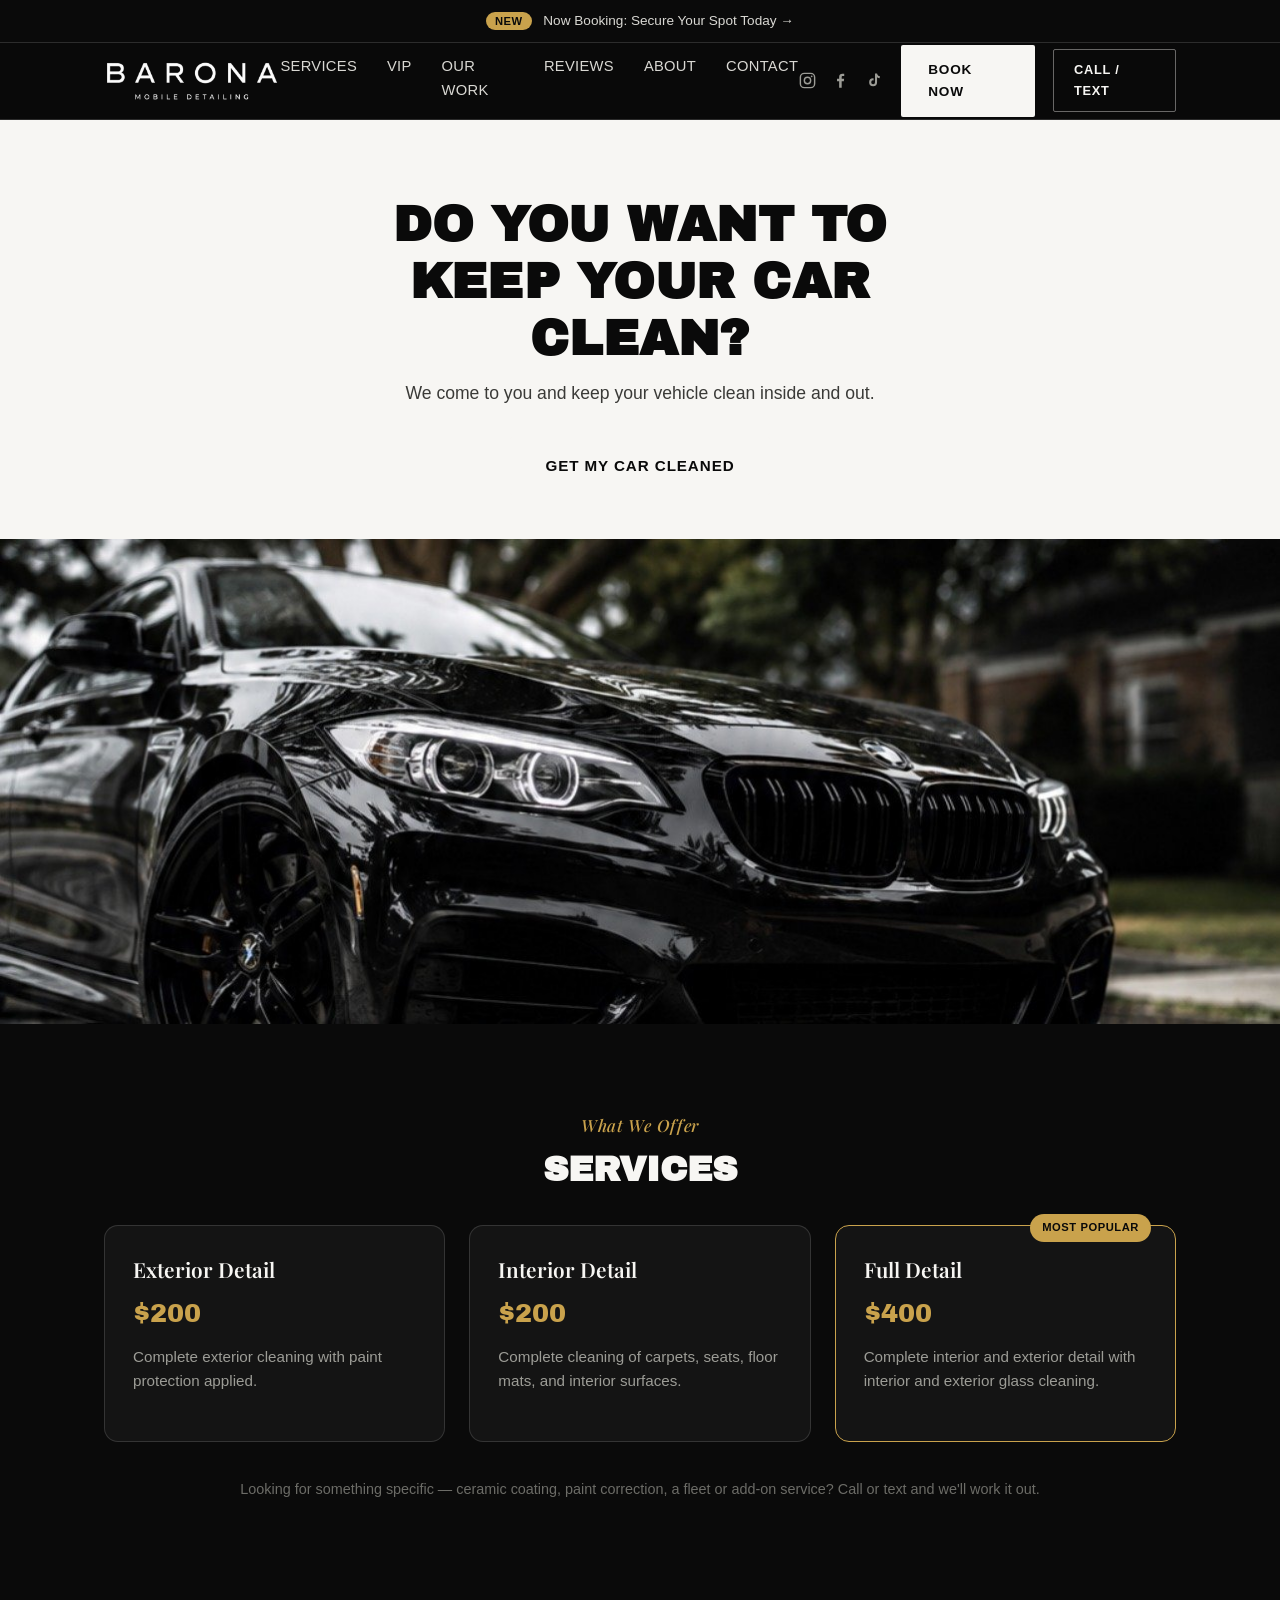
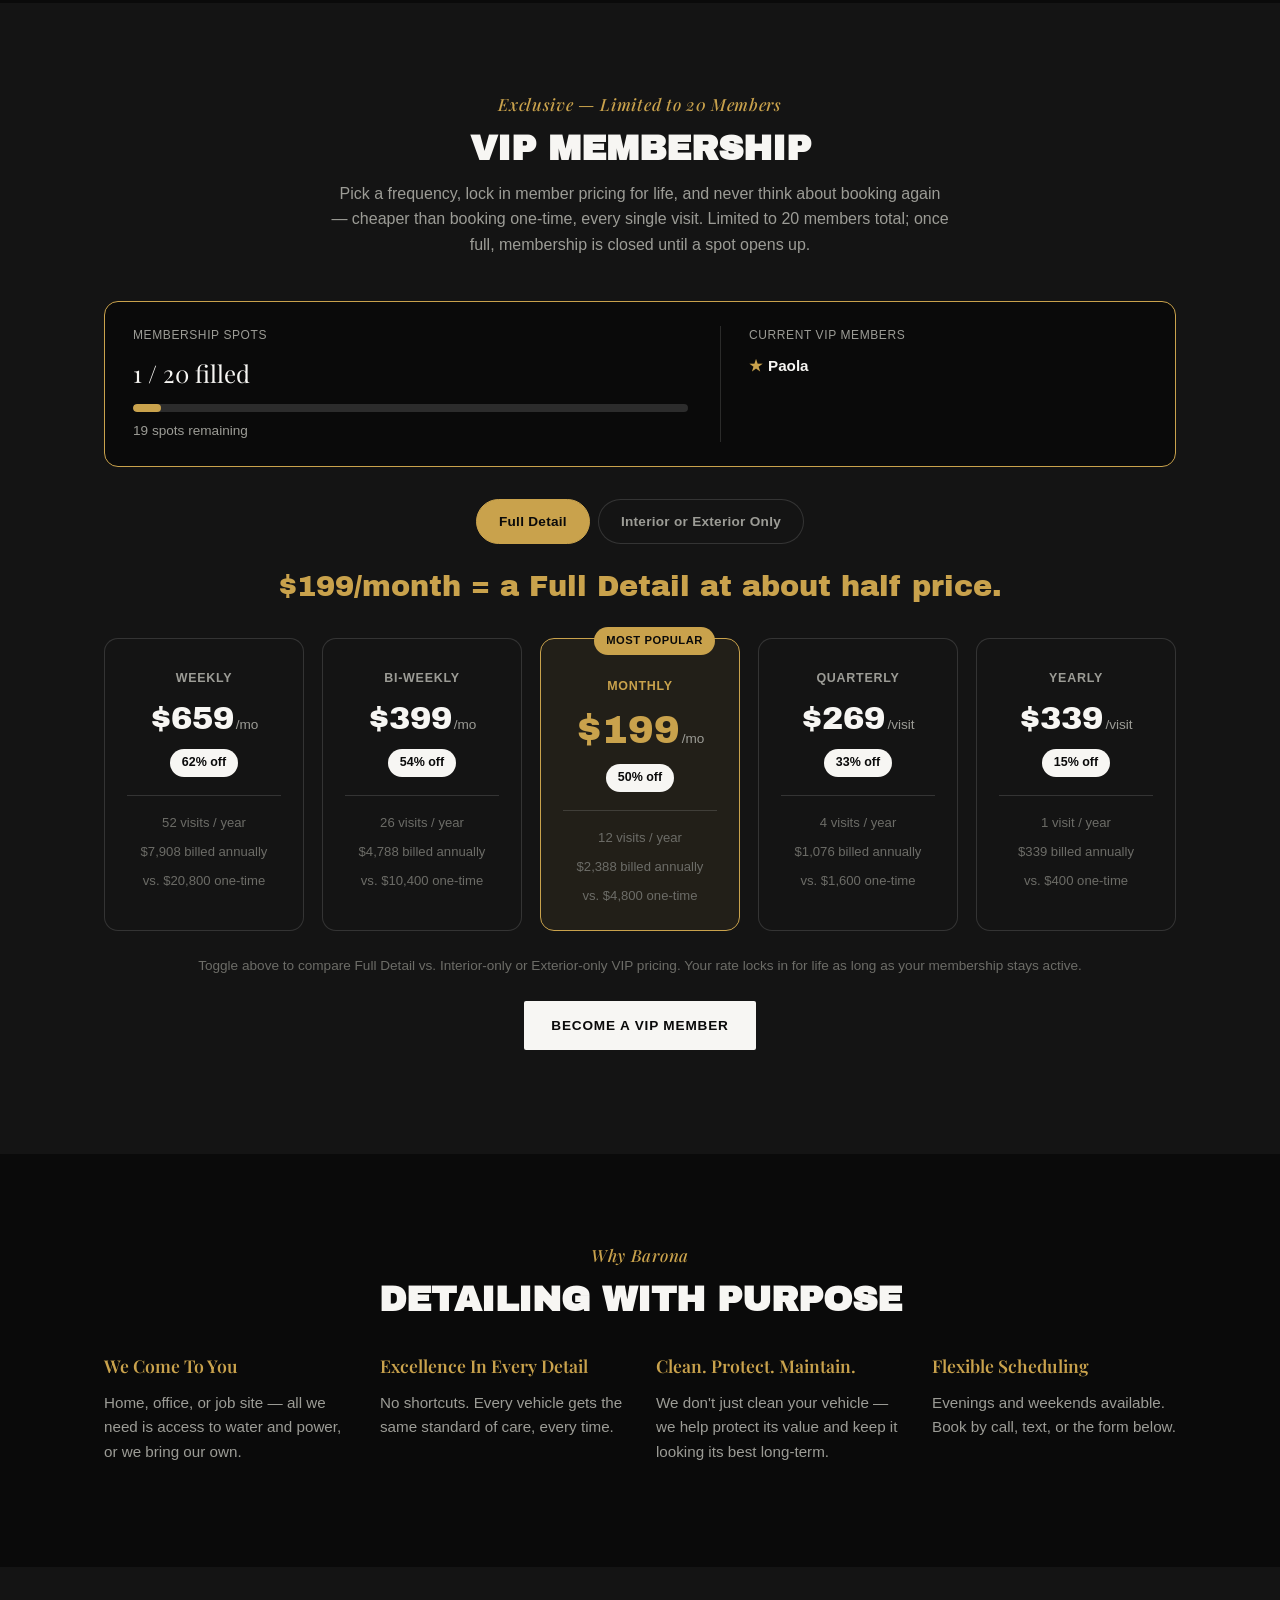
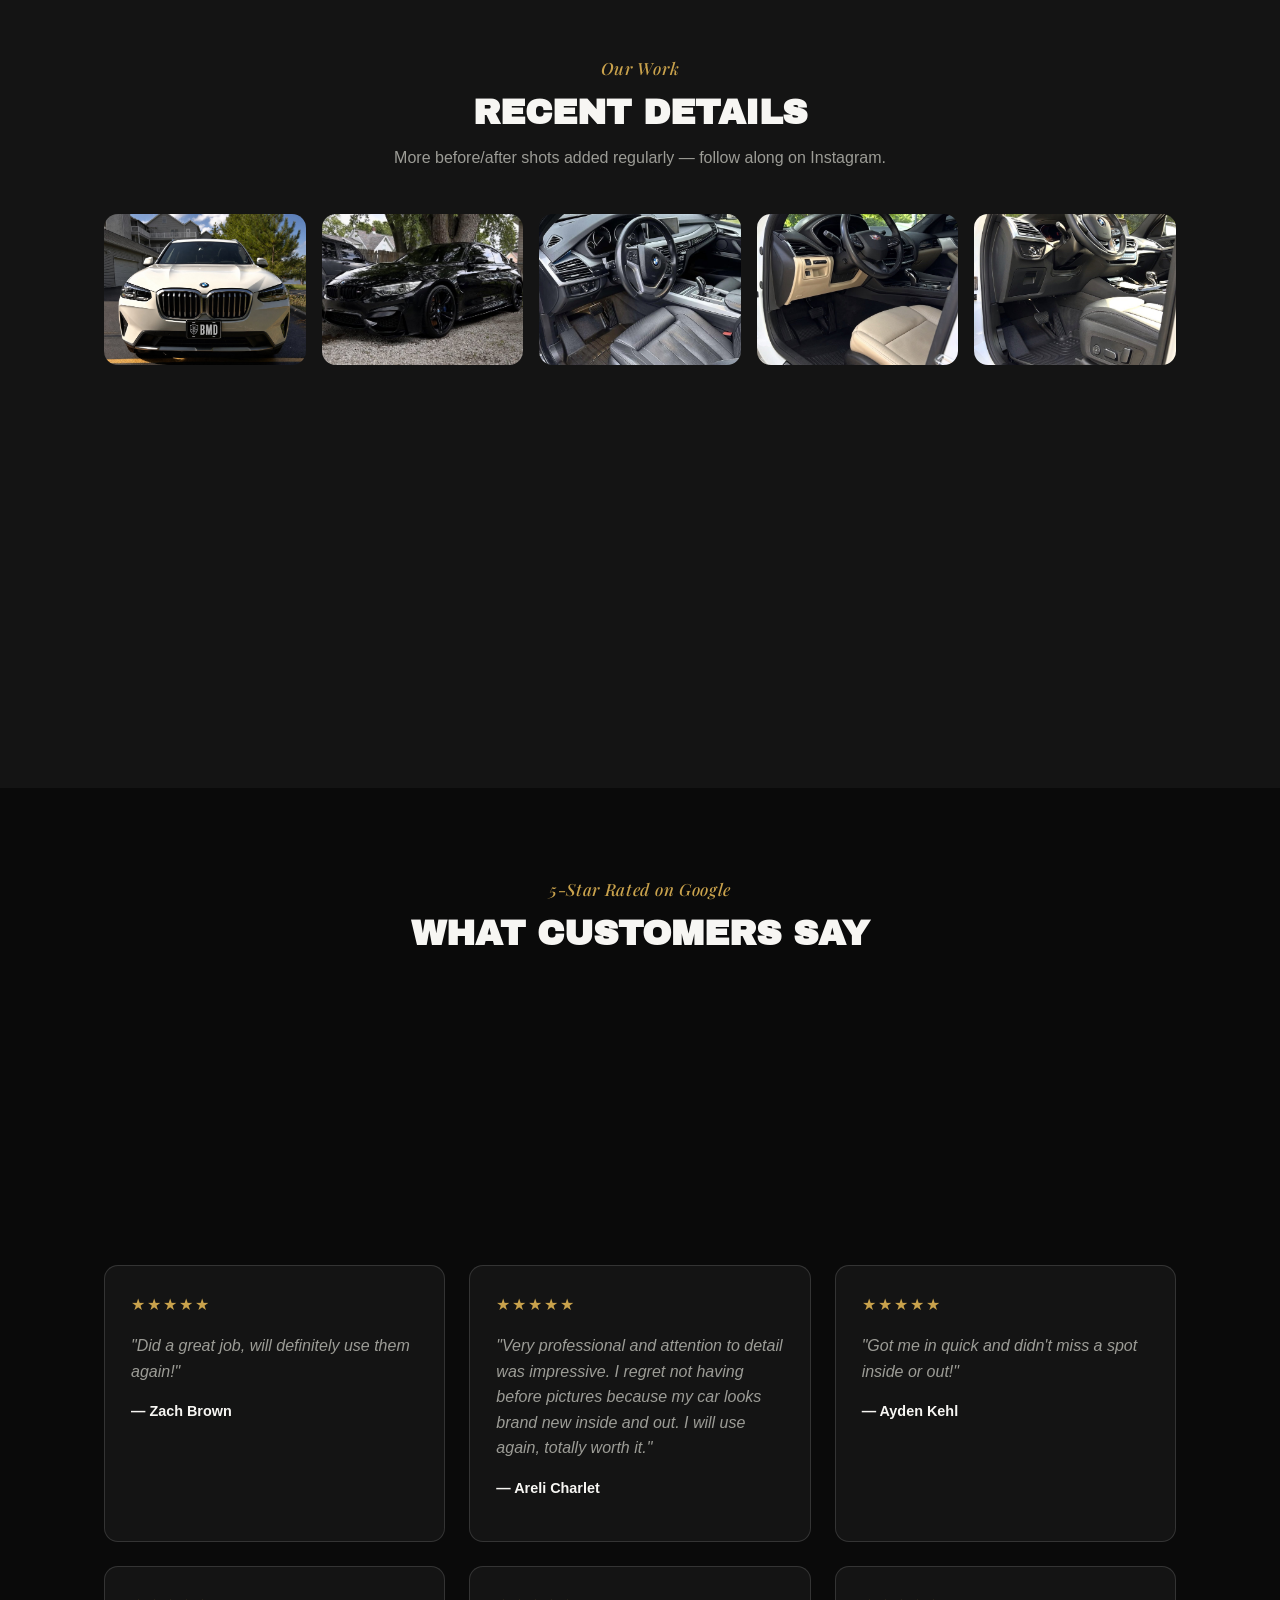
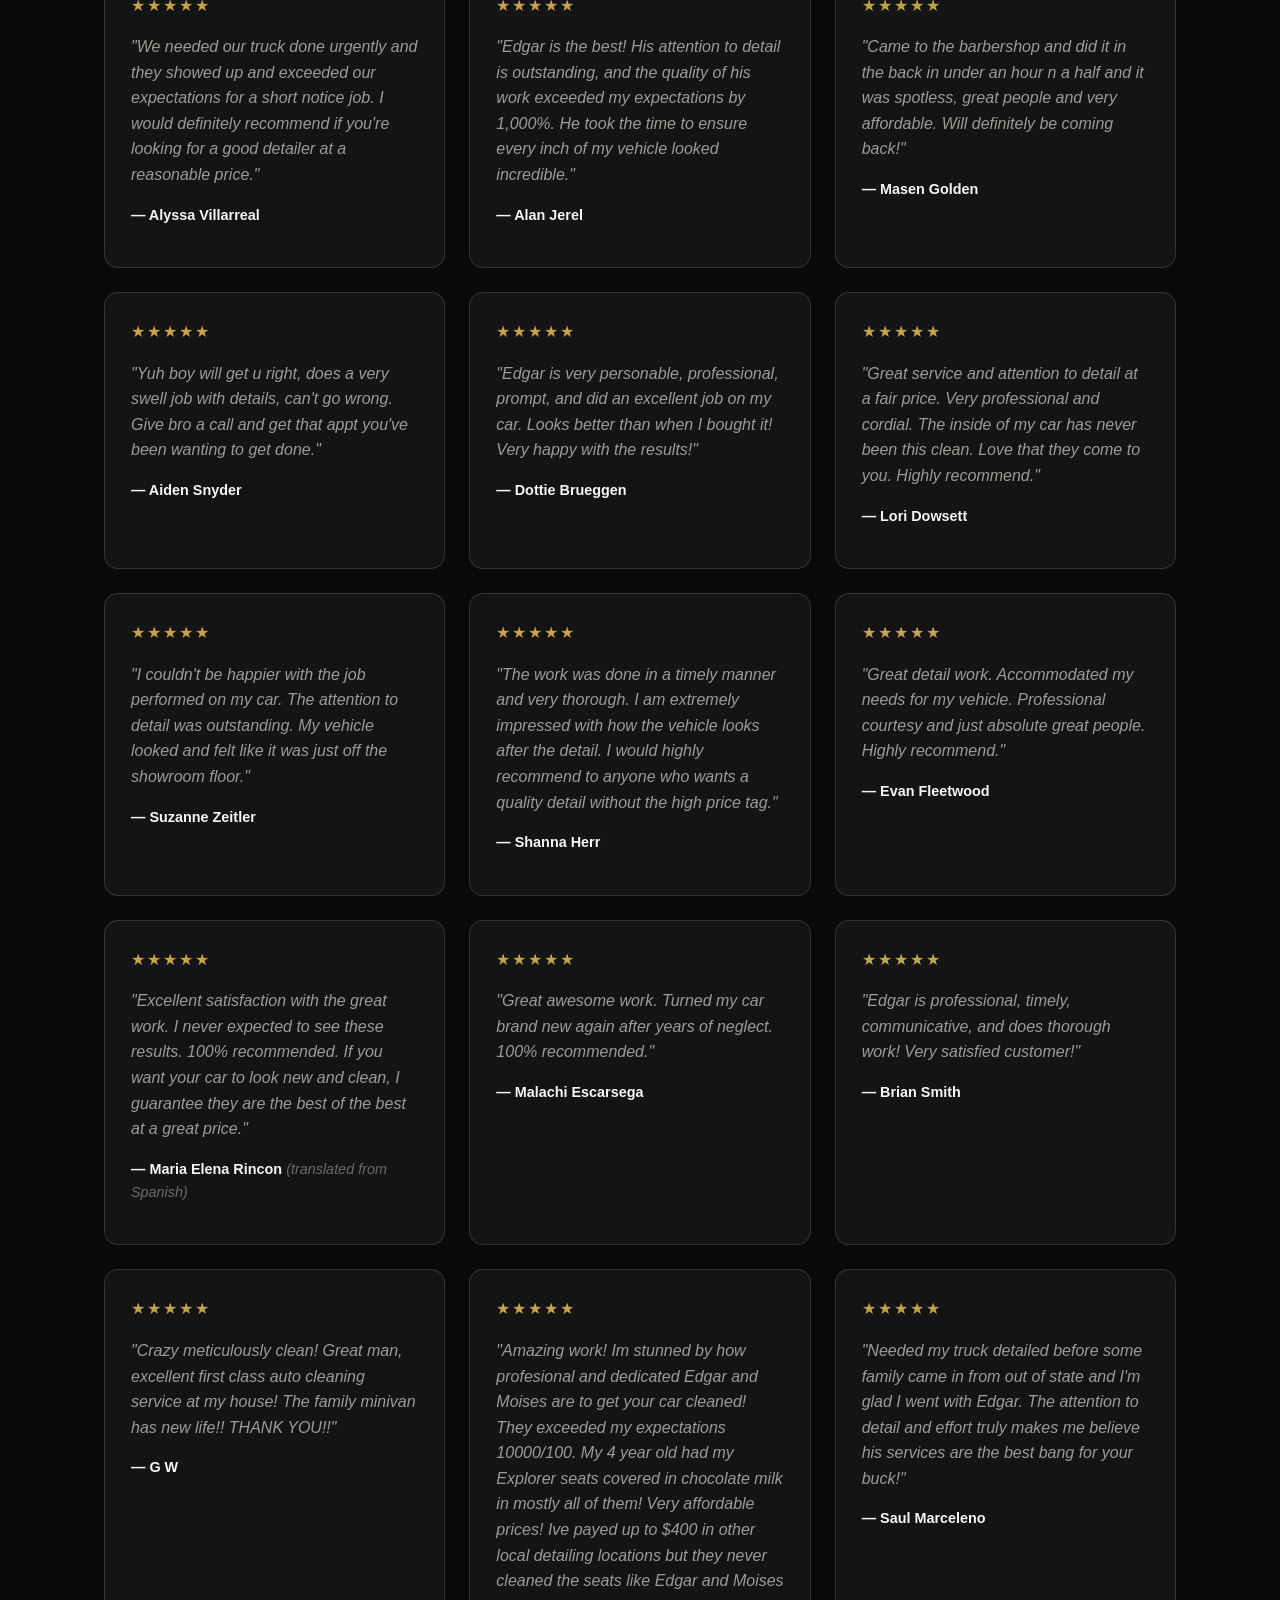
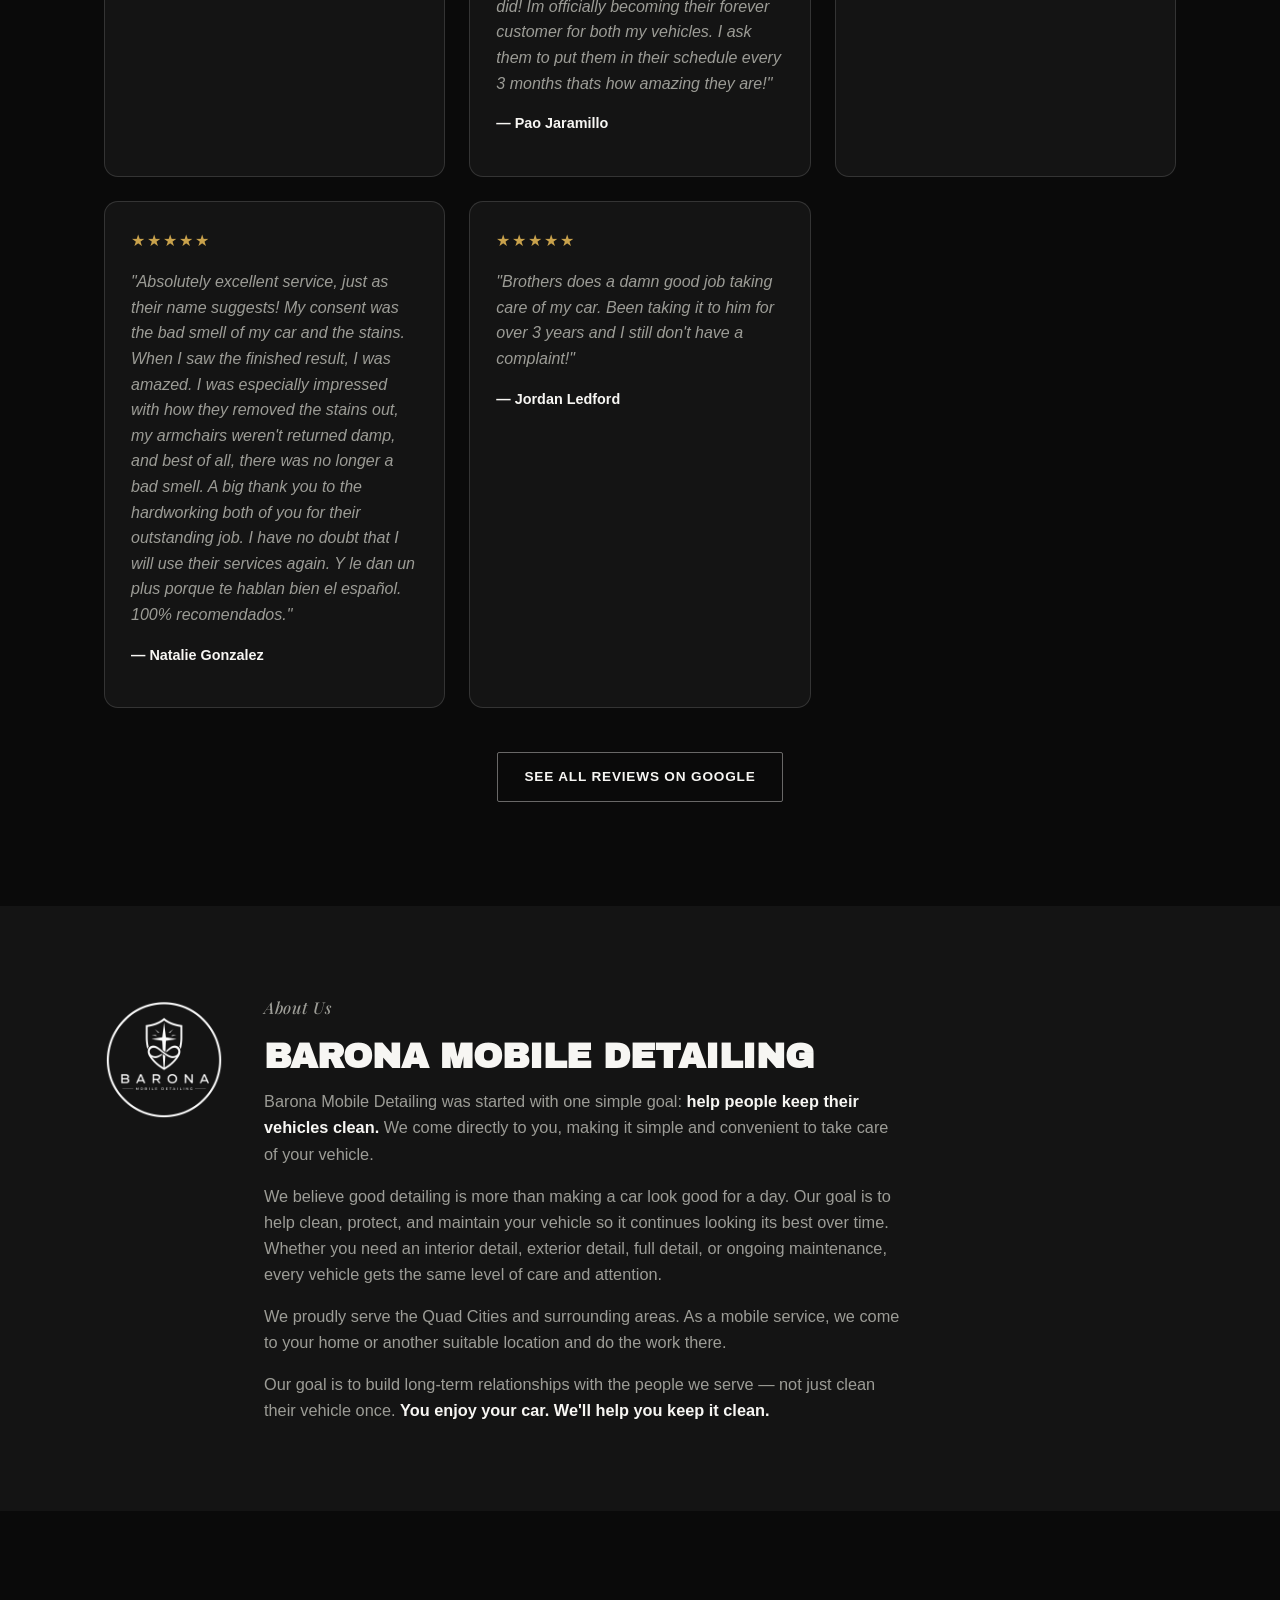
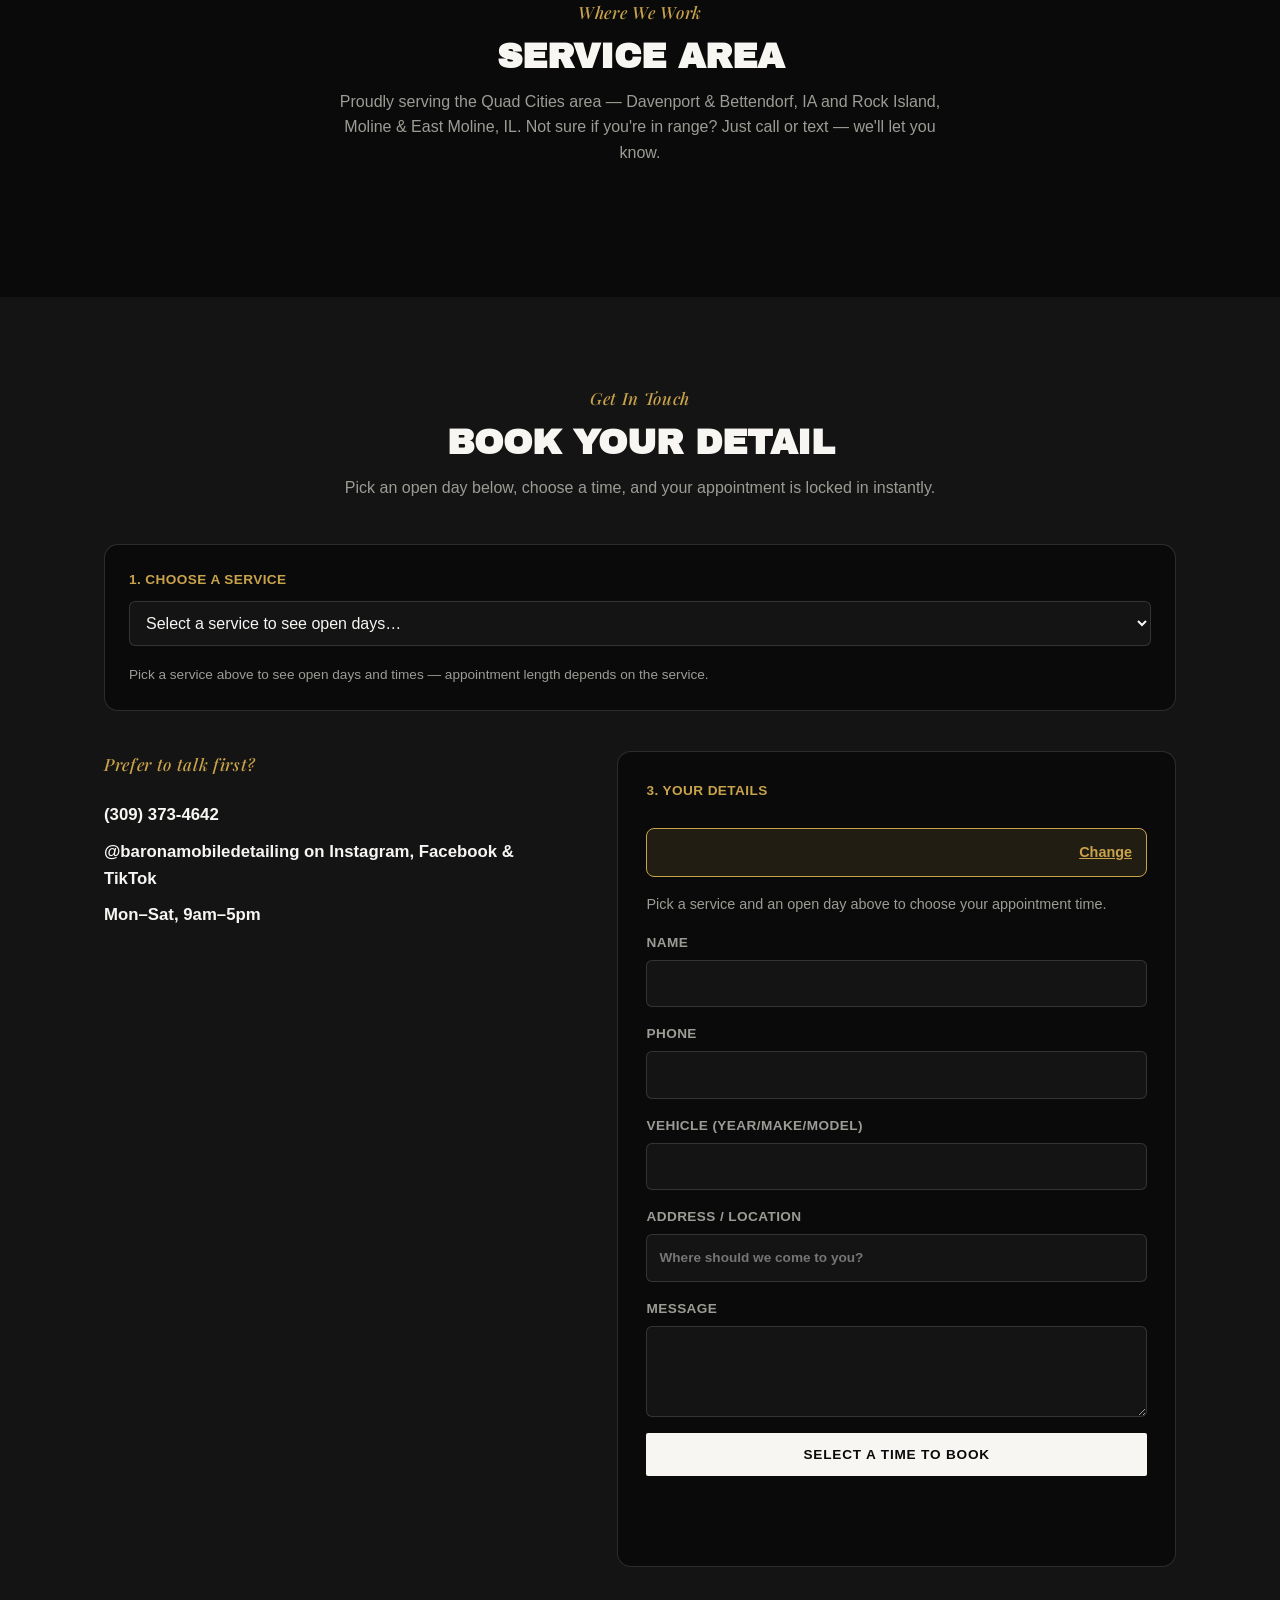
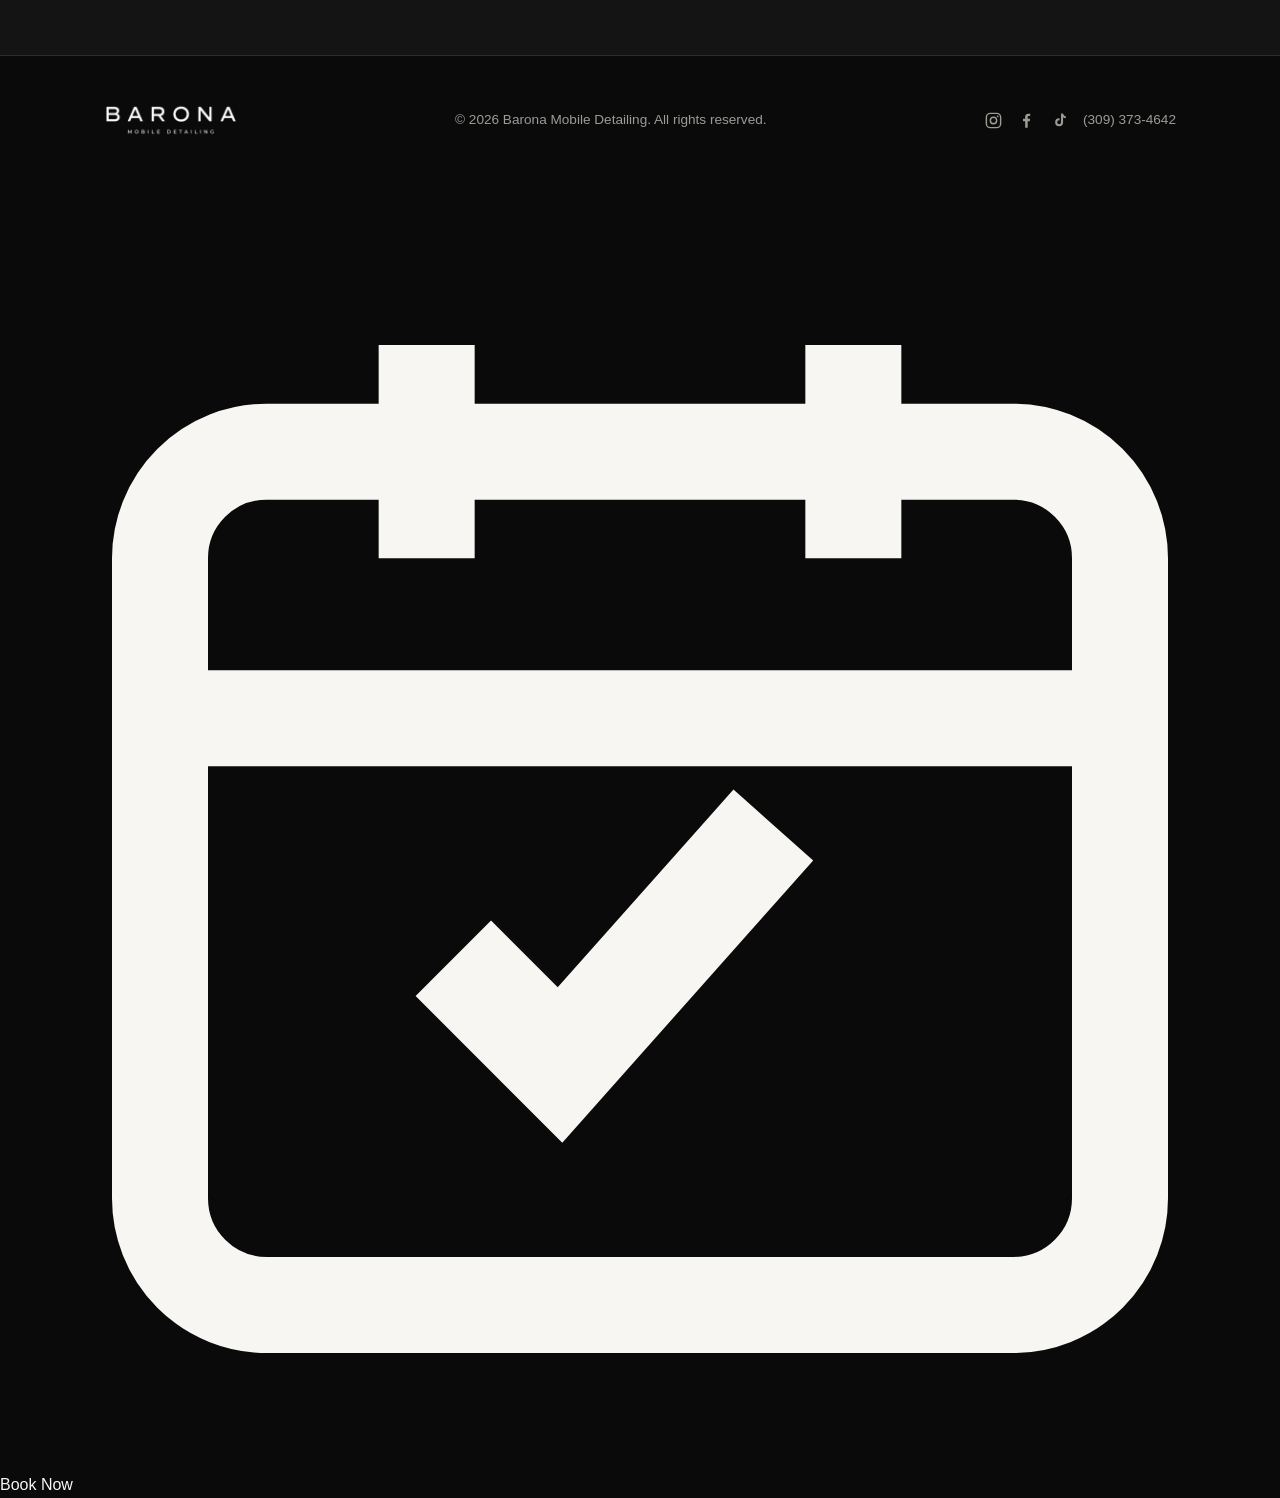
==== commit 6a35e1b8: "Update index.html" ====
--- a/index.html
+++ b/index.html
@@ -69,6 +69,7 @@
           <svg viewBox="0 0 24 24" fill="currentColor" aria-hidden="true"><path d="M16.5 3c.3 1.9 1.5 3.2 3.4 3.4v2.6c-1.3 0-2.5-.4-3.4-1.1v6.4a5 5 0 1 1-5-5c.2 0 .4 0 .6.03v2.6a2.4 2.4 0 1 0 1.8 2.32V3h2.6z"/></svg>
         </a>
       </div>
+      <a class="btn btn-primary btn-header-book" href="#contact">Book Now</a>
       <a class="btn btn-call" href="tel:+13093734642">Call / Text</a>
       <button class="nav-toggle" id="navToggle" aria-label="Open menu" aria-expanded="false">
         <span></span><span></span><span></span>
@@ -556,6 +557,11 @@
   </div>
 </footer>
 
+<a href="#contact" class="float-book-cta" id="floatBookCta" aria-label="Jump straight to booking">
+  <svg viewBox="0 0 24 24" fill="none" stroke="currentColor" stroke-width="1.8" aria-hidden="true"><rect x="3" y="5" width="18" height="16" rx="2"/><path d="M3 10h18M8 3v4M16 3v4"/><path d="M8.5 14.5l2 2 4-4.5" stroke-width="2"/></svg>
+  <span>Book Now</span>
+</a>
+
 <script src="vip-toggle.js"></script>
 <script src="calendar.js"></script>
 <script src="script.js"></script>
--- a/style.css
+++ b/style.css
@@ -74,6 +74,12 @@
   background: rgba(10,10,10,0.92);
   backdrop-filter: blur(6px);
   border-bottom: 1px solid var(--line);
+  box-shadow: 0 0 0 rgba(0,0,0,0);
+  transition: box-shadow 0.25s ease, background 0.25s ease;
+}
+.site-header.is-scrolled {
+  background: rgba(10,10,10,0.98);
+  box-shadow: 0 8px 24px rgba(0,0,0,0.35);
 }
 .header-inner {
   display: flex;
@@ -81,20 +87,51 @@
   justify-content: space-between;
   height: 76px;
 }
-.logo-img { height: 46px; width: auto; }
+.logo-img { height: 46px; width: auto; transition: height 0.25s ease; }
+.site-header.is-scrolled .logo-img { height: 38px; }
 
 .nav { display: flex; gap: 30px; }
 .nav a {
+  position: relative;
   color: #d9d8d3;
   font-weight: 500;
   font-size: 0.92rem;
   letter-spacing: 0.02em;
   text-transform: uppercase;
   transition: color 0.15s;
+  padding-bottom: 4px;
+}
+.nav a::after {
+  content: '';
+  position: absolute;
+  left: 0;
+  right: 100%;
+  bottom: 0;
+  height: 1px;
+  background: var(--gold);
+  transition: right 0.2s ease;
 }
 .nav a:hover { color: var(--gold); }
-
-.header-cta { display: flex; align-items: center; gap: 14px; }
+.nav a:hover::after { right: 0; }
+
+.header-cta { display: flex; align-items: center; gap: 18px; }
+
+.header-social, .social-links {
+  display: flex;
+  align-items: center;
+  gap: 14px;
+}
+.social-icon {
+  display: inline-flex;
+  align-items: center;
+  justify-content: center;
+  color: var(--gray);
+  transition: color 0.15s, transform 0.15s;
+}
+.social-icon svg { width: 19px; height: 19px; }
+.social-icon:hover { color: var(--gold); transform: translateY(-1px); }
+.footer-phone { color: var(--gray); transition: color 0.15s; }
+.footer-phone:hover { color: var(--gold); }
 
 .btn {
   display: inline-block;
@@ -643,8 +680,6 @@
   font-size: 0.85rem;
 }
 .footer-logo { height: 34px; width: auto; }
-.social-links { display: flex; gap: 20px; }
-.social-links a:hover { color: var(--gold); }
 
 /* Responsive */
 @media (max-width: 860px) {
@@ -682,3 +717,30 @@
   .btn-call { display: none; }
   .footer-inner { flex-direction: column; text-align: center; }
 }
+
+@media (max-width: 420px) {
+  .header-social { gap: 10px; }
+  .social-icon svg { width: 17px; height: 17px; }
+  .header-cta { gap: 12px; }
+}
+
+/* Scroll-reveal animation — see interactions.js. Elements fade + rise into
+   view the first time they cross into the viewport; JS applies the .reveal
+   class at runtime so nothing here affects users with JS disabled (they
+   just see everything immediately, no broken hidden content). */
+.reveal {
+  opacity: 0;
+  transform: translateY(22px);
+  transition: opacity 0.6s ease, transform 0.6s ease;
+  transition-delay: calc(var(--reveal-i, 0) * 70ms);
+}
+.reveal.is-visible { opacity: 1; transform: none; }
+
+@media (prefers-reduced-motion: reduce) {
+  .reveal { opacity: 1; transform: none; transition: none; }
+  * { scroll-behavior: auto !important; }
+}
+
+/* Gallery hover zoom */
+.gallery-photo img { transition: transform 0.35s ease; }
+.gallery-photo:hover img { transform: scale(1.08); }
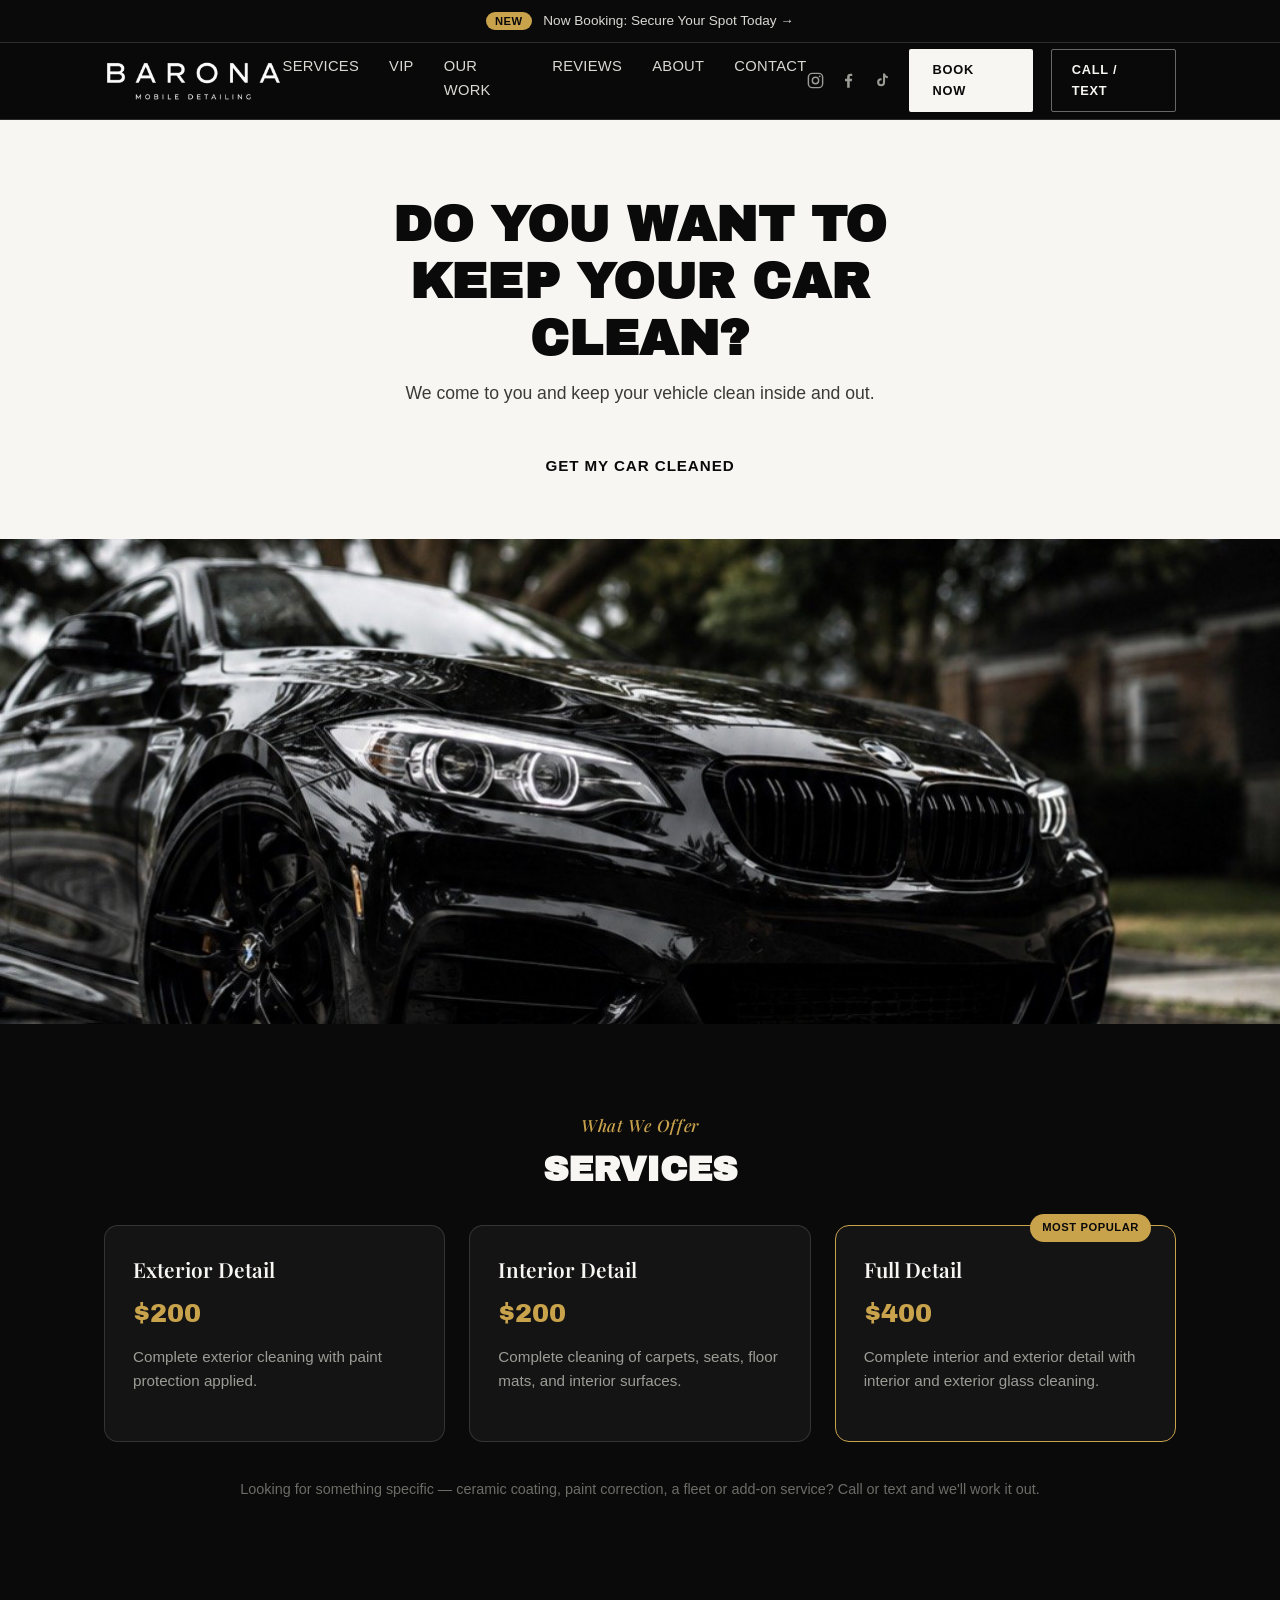
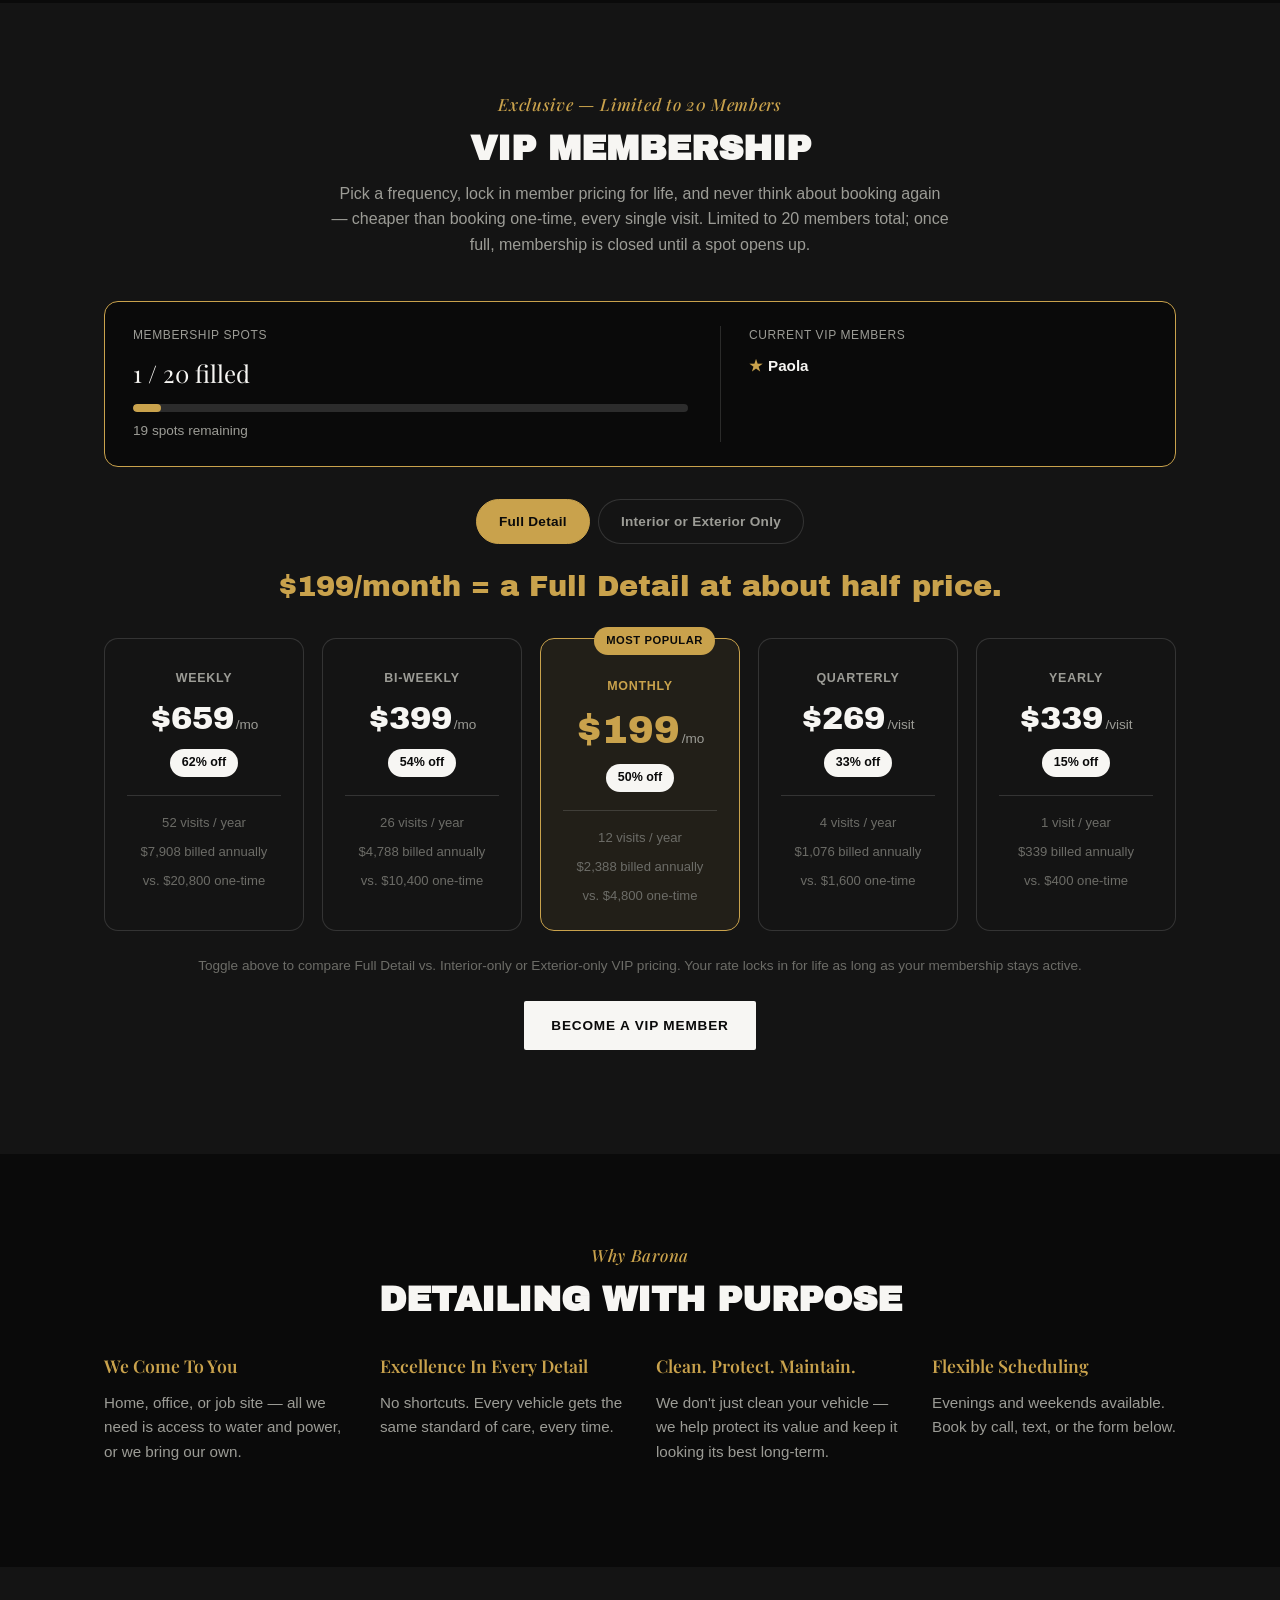
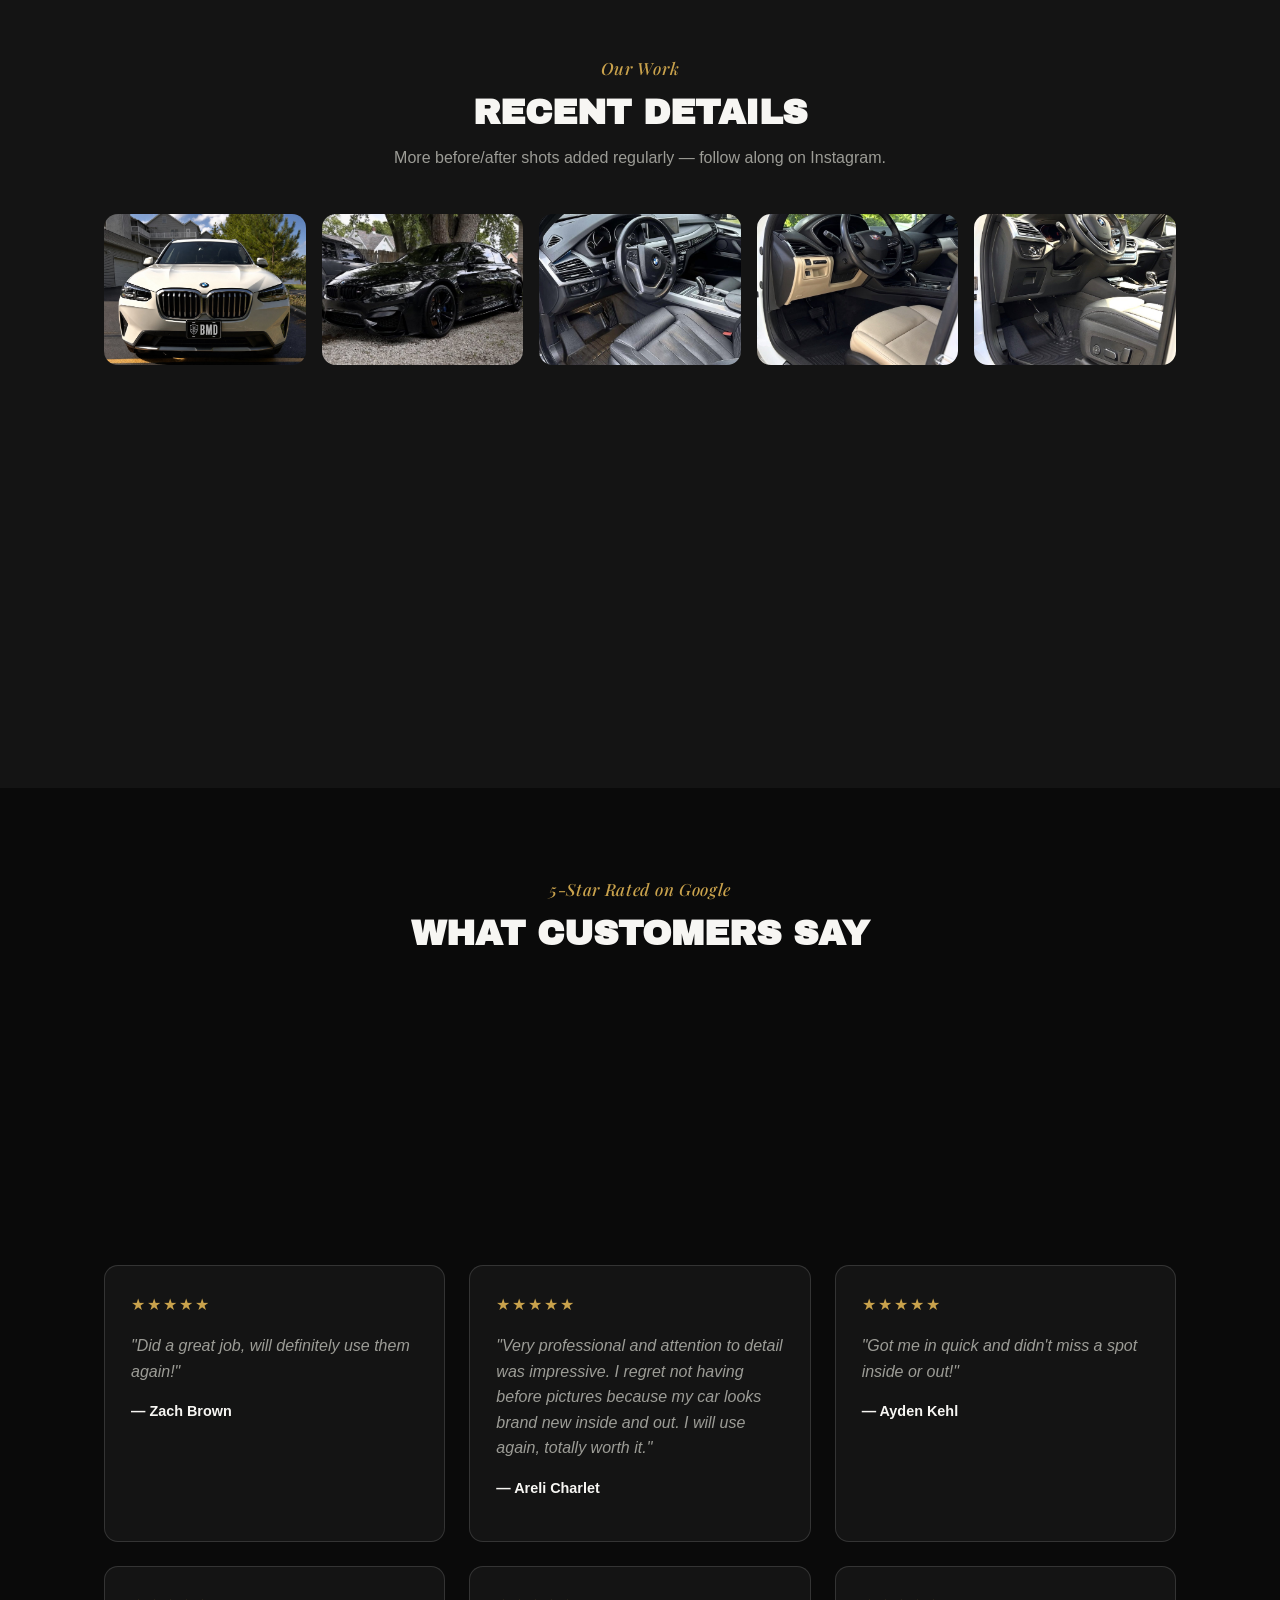
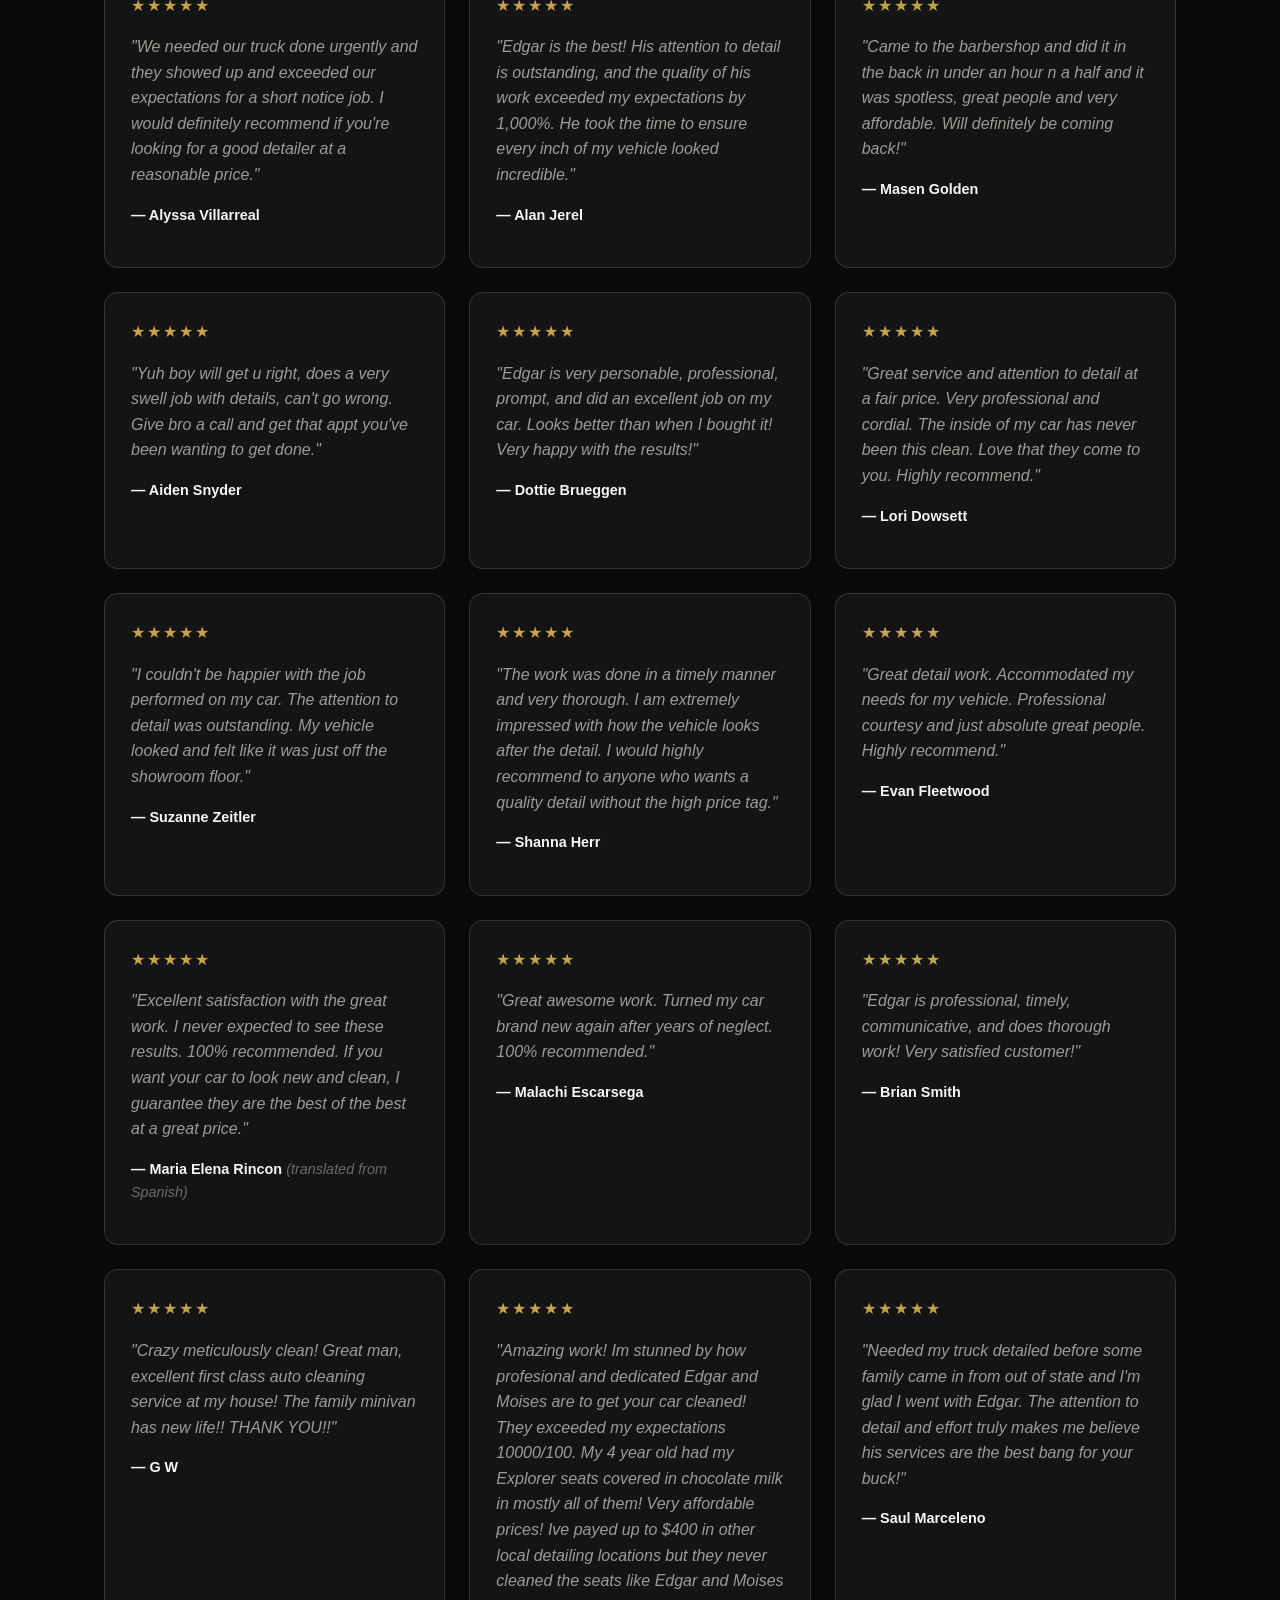
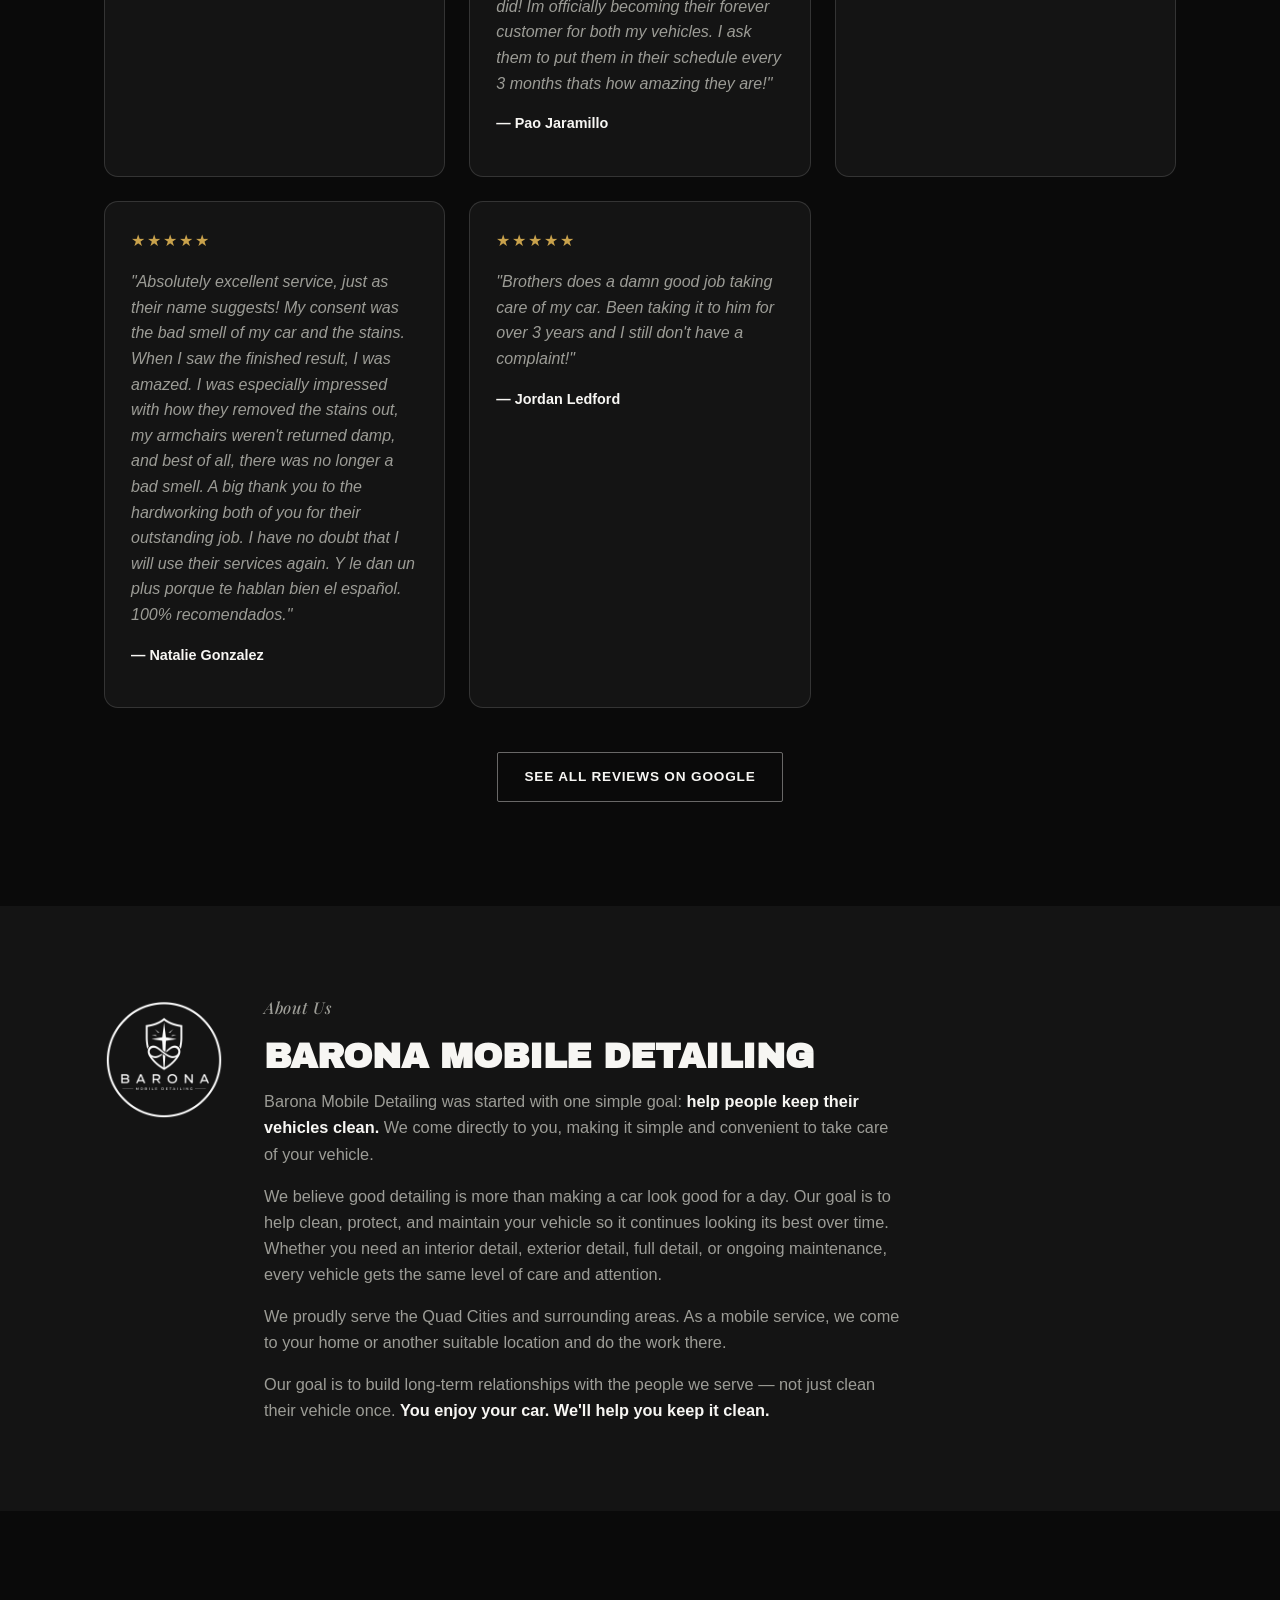
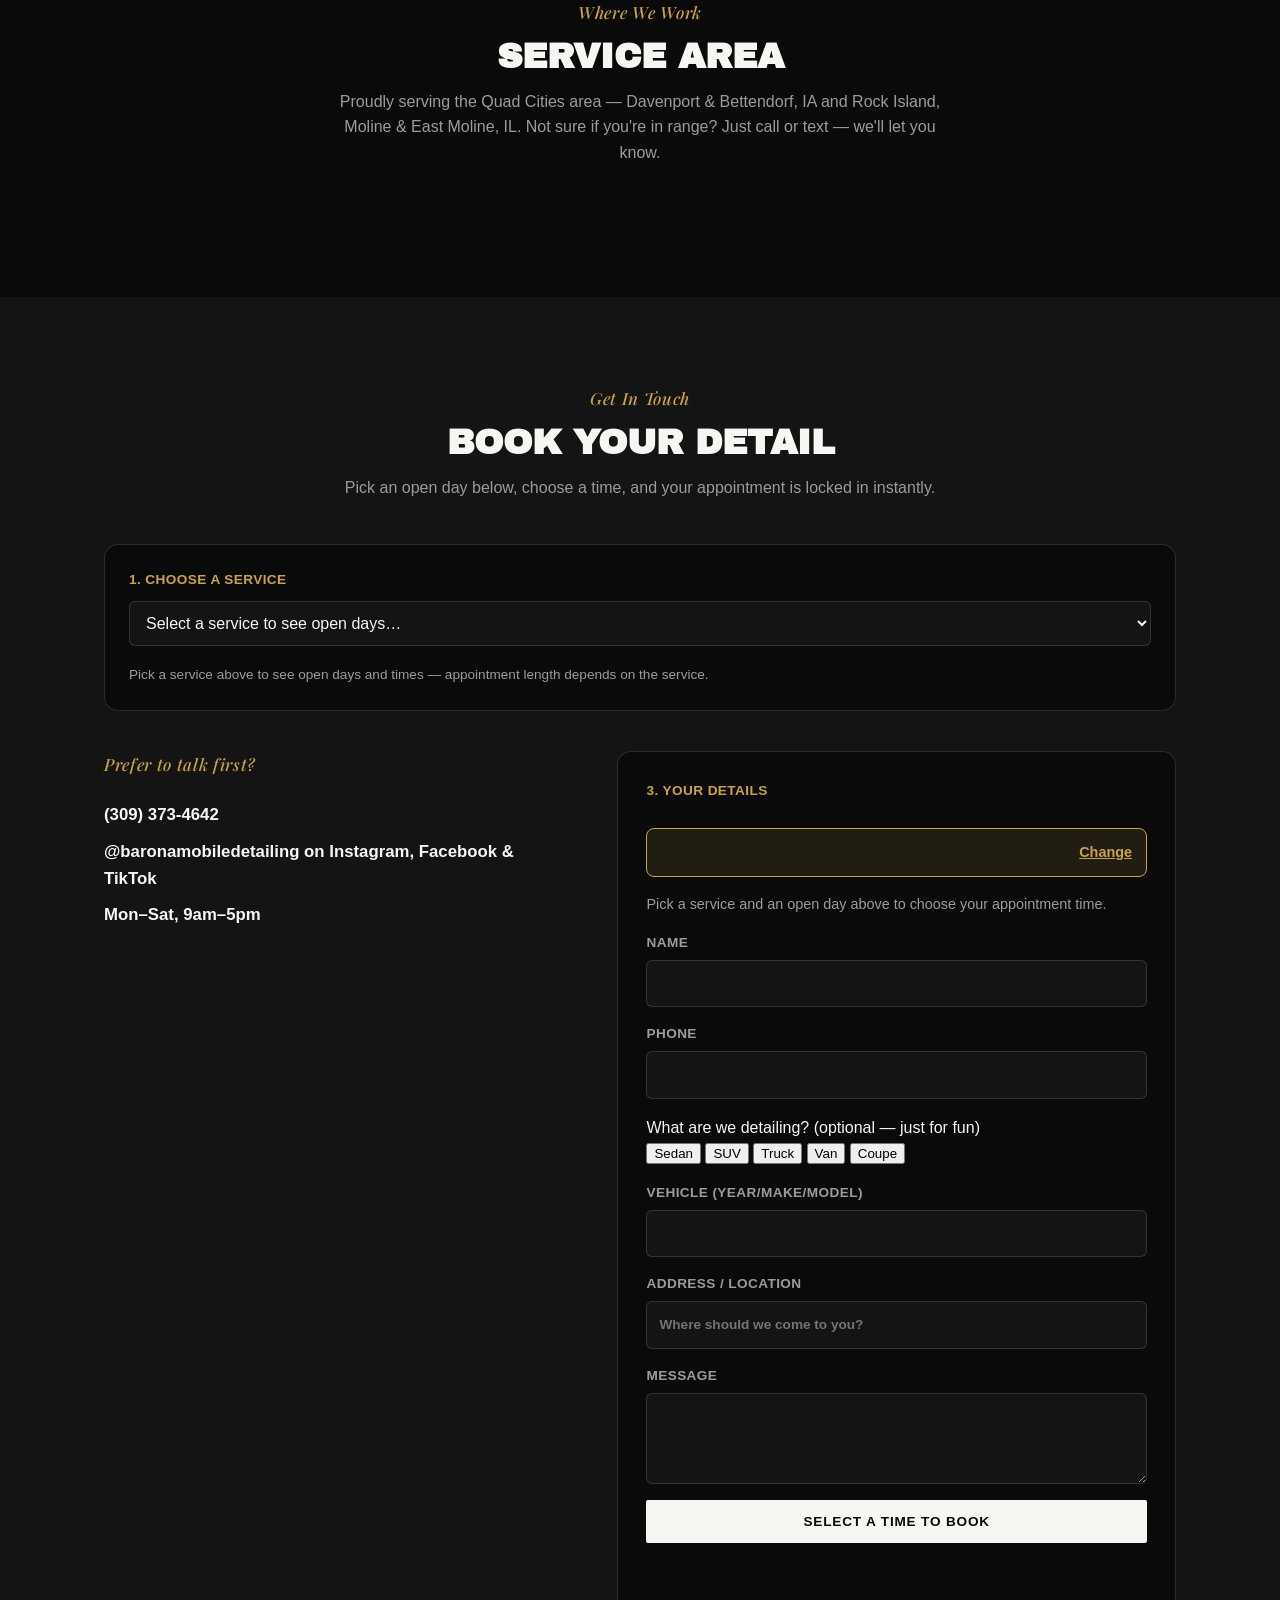
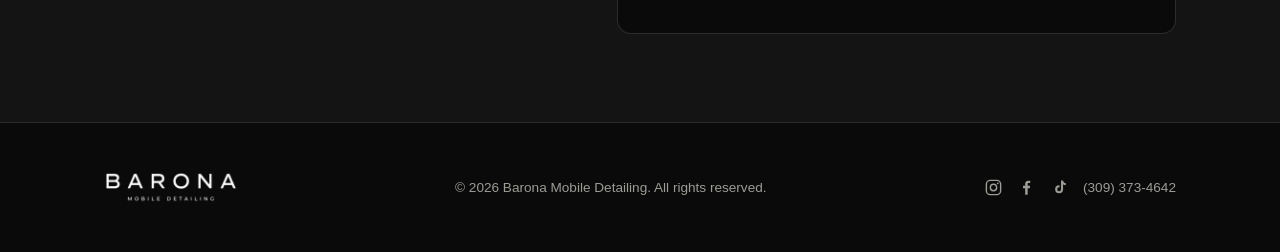
==== commit 80bc80b7: "Update index.html" ====
--- a/index.html
+++ b/index.html
@@ -519,6 +519,21 @@
           <label>Phone
             <input type="tel" name="phone" required>
           </label>
+          <div class="vehicle3d-field">
+            <span class="vehicle3d-label">What are we detailing? (optional — just for fun)</span>
+            <div class="vehicle3d-picker" id="vehicle3dPicker">
+              <button type="button" class="vehicle-type-btn" data-vehicle-type="sedan">Sedan</button>
+              <button type="button" class="vehicle-type-btn" data-vehicle-type="suv">SUV</button>
+              <button type="button" class="vehicle-type-btn" data-vehicle-type="truck">Truck</button>
+              <button type="button" class="vehicle-type-btn" data-vehicle-type="van">Van</button>
+              <button type="button" class="vehicle-type-btn" data-vehicle-type="coupe">Coupe</button>
+            </div>
+            <div class="vehicle3d-wrap" id="vehicle3dWrap" hidden>
+              <canvas id="vehicle3dCanvas"></canvas>
+              <p class="vehicle3d-hint" id="vehicle3dHint" hidden></p>
+            </div>
+          </div>
+
           <label>Vehicle (year/make/model)
             <input type="text" name="vehicle">
           </label>
@@ -566,5 +581,6 @@
 <script src="calendar.js"></script>
 <script src="script.js"></script>
 <script src="interactions.js"></script>
+<script src="vehicle3d.js"></script>
 </body>
 </html>
--- a/style.css
+++ b/style.css
@@ -166,6 +166,8 @@
 }
 .btn-call:hover { border-color: var(--gold); color: var(--gold); }
 
+.btn-header-book { padding: 10px 22px; font-size: 0.8rem; }
+
 .btn-full { width: 100%; text-align: center; }
 
 .nav-toggle {
@@ -663,6 +665,52 @@
 }
 .link-btn { background: none; border: none; color: var(--gold); font: inherit; font-weight: 700; cursor: pointer; text-decoration: underline; padding: 0; }
 .no-slot-hint { color: var(--gray); font-size: 0.9rem; margin: 0; }
+
+/* Floating "Book Now" CTA — jumps straight to the booking calendar without
+   scrolling the whole page. Hidden until you've scrolled past the hero, and
+   hidden again once the booking section itself is in view (see
+   interactions.js for the show/hide logic). */
+.float-book-cta {
+  position: fixed;
+  z-index: 60;
+  display: flex;
+  align-items: center;
+  justify-content: center;
+  gap: 8px;
+  background: var(--gold);
+  color: var(--black);
+  font-weight: 700;
+  font-size: 0.85rem;
+  letter-spacing: 0.03em;
+  text-transform: uppercase;
+  box-shadow: 0 10px 28px rgba(0,0,0,0.4);
+  opacity: 0;
+  transform: translateY(16px);
+  pointer-events: none;
+  transition: opacity 0.25s ease, transform 0.25s ease, background 0.15s;
+
+  right: 24px;
+  bottom: 24px;
+  padding: 15px 24px;
+  border-radius: 999px;
+}
+.float-book-cta svg { width: 18px; height: 18px; }
+.float-book-cta.is-visible { opacity: 1; transform: none; pointer-events: auto; }
+.float-book-cta:hover { background: #e0bb5f; }
+
+@media (max-width: 640px) {
+  .float-book-cta {
+    left: 0;
+    right: 0;
+    bottom: 0;
+    width: 100%;
+    border-radius: 0;
+    padding: 16px 16px calc(16px + env(safe-area-inset-bottom, 0px));
+    box-shadow: 0 -8px 24px rgba(0,0,0,0.4);
+    font-size: 0.95rem;
+  }
+  .float-book-cta.is-visible { transform: none; }
+}
 
 /* Footer */
 .site-footer {
@@ -715,6 +763,7 @@
   .nav.open { display: flex; }
   .nav-toggle { display: flex; }
   .btn-call { display: none; }
+  .btn-header-book { display: none; }
   .footer-inner { flex-direction: column; text-align: center; }
 }
 
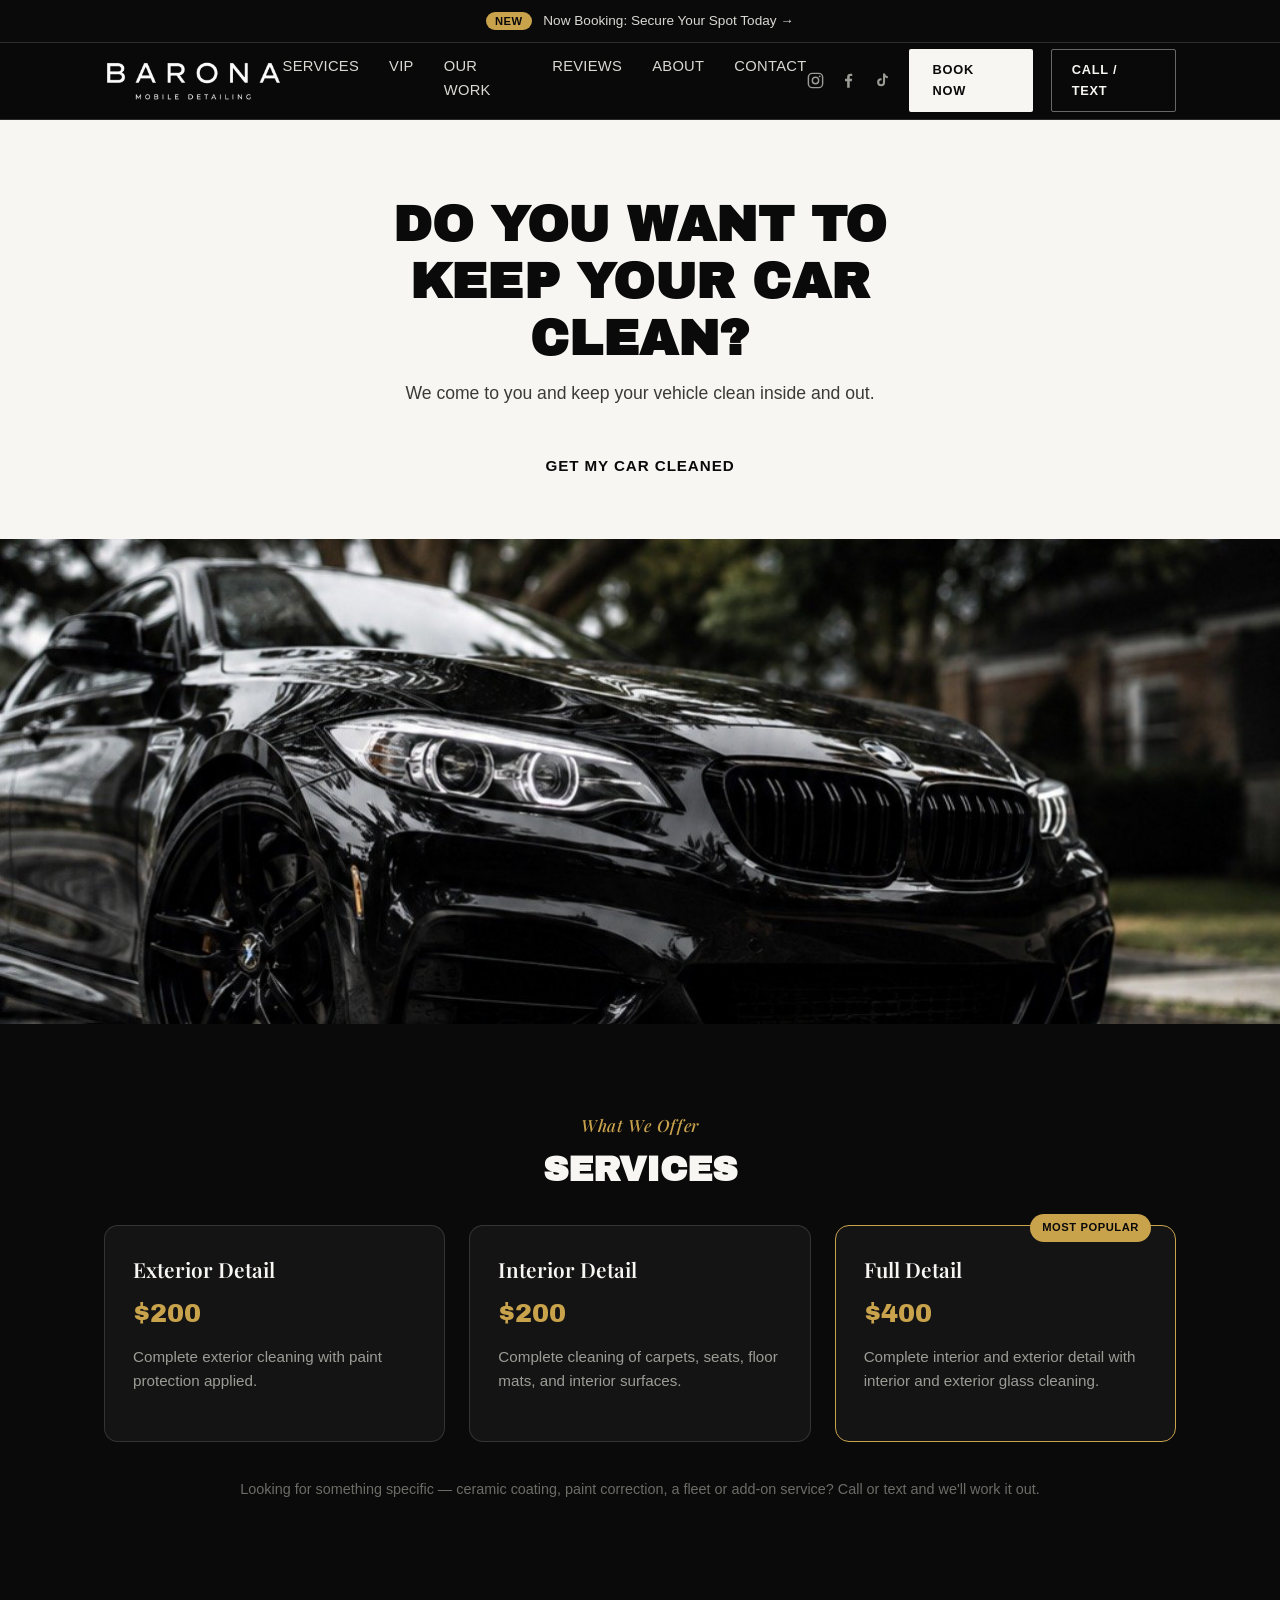
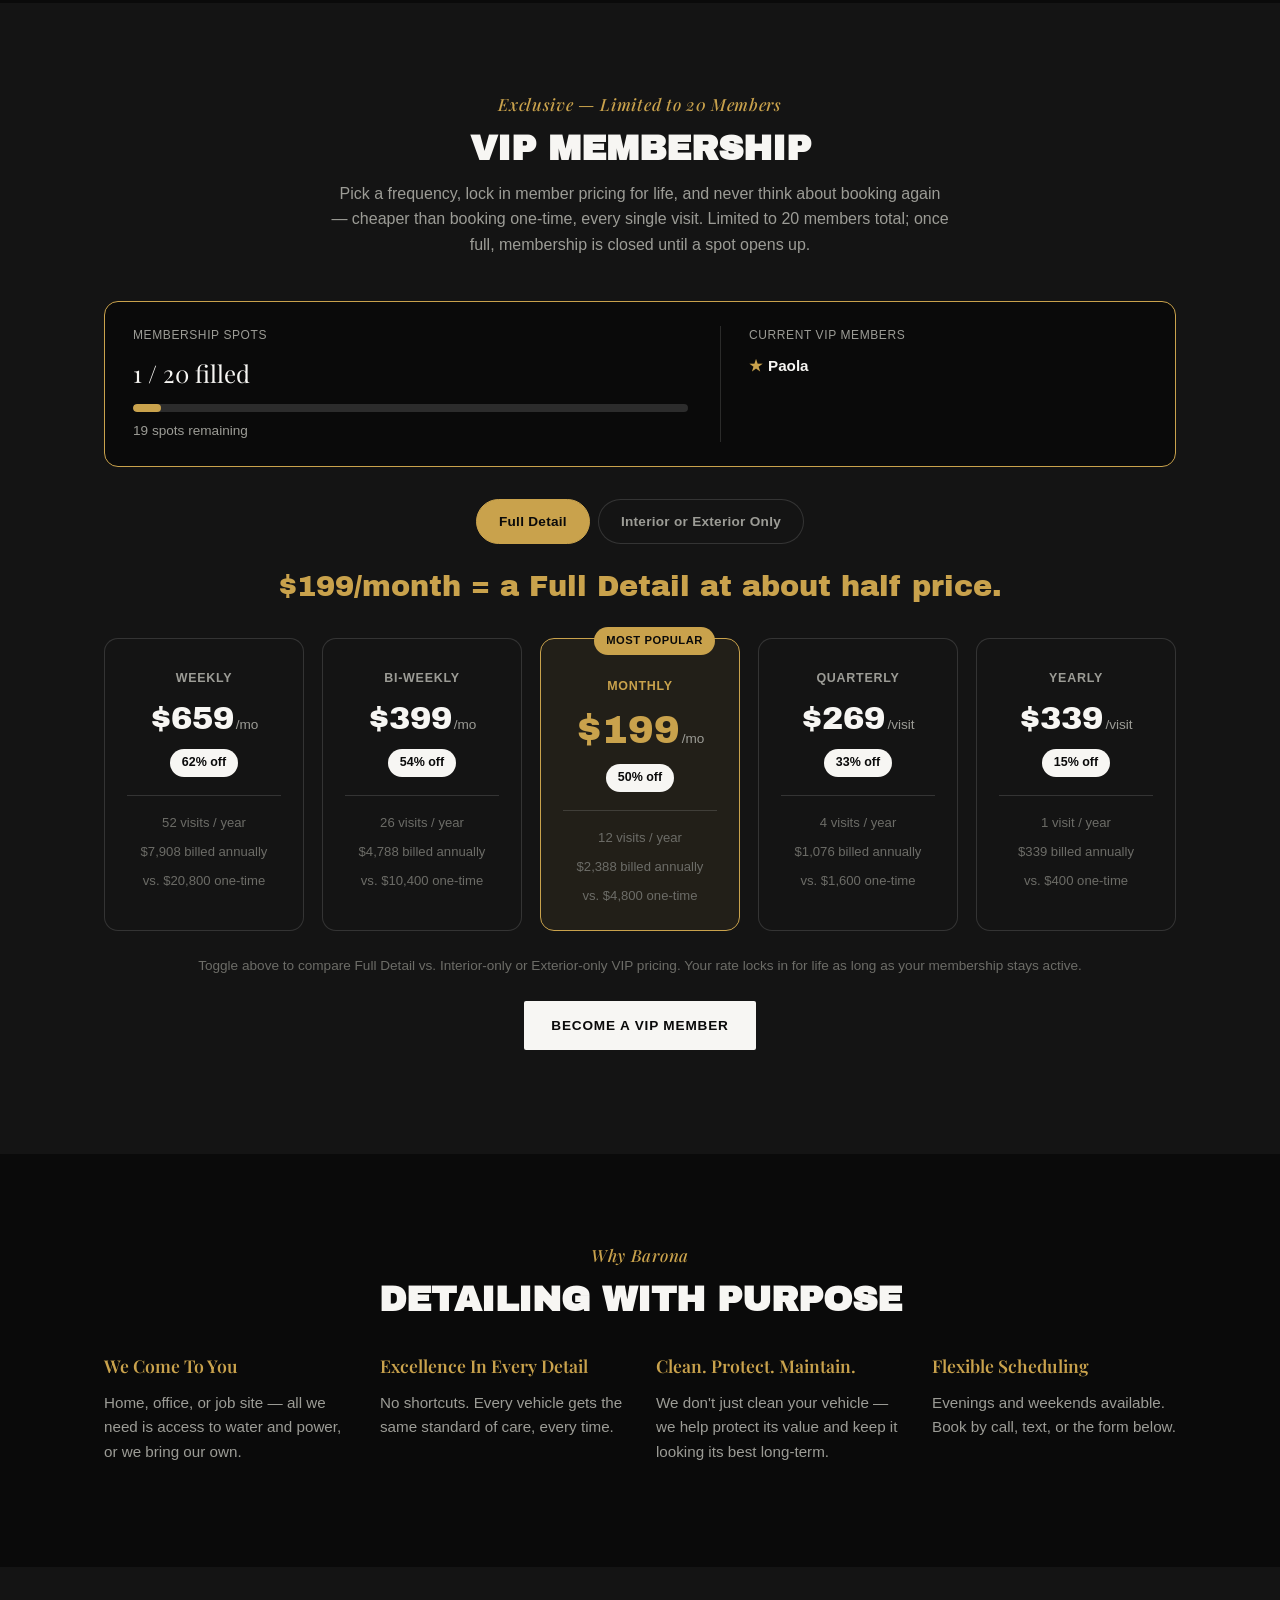
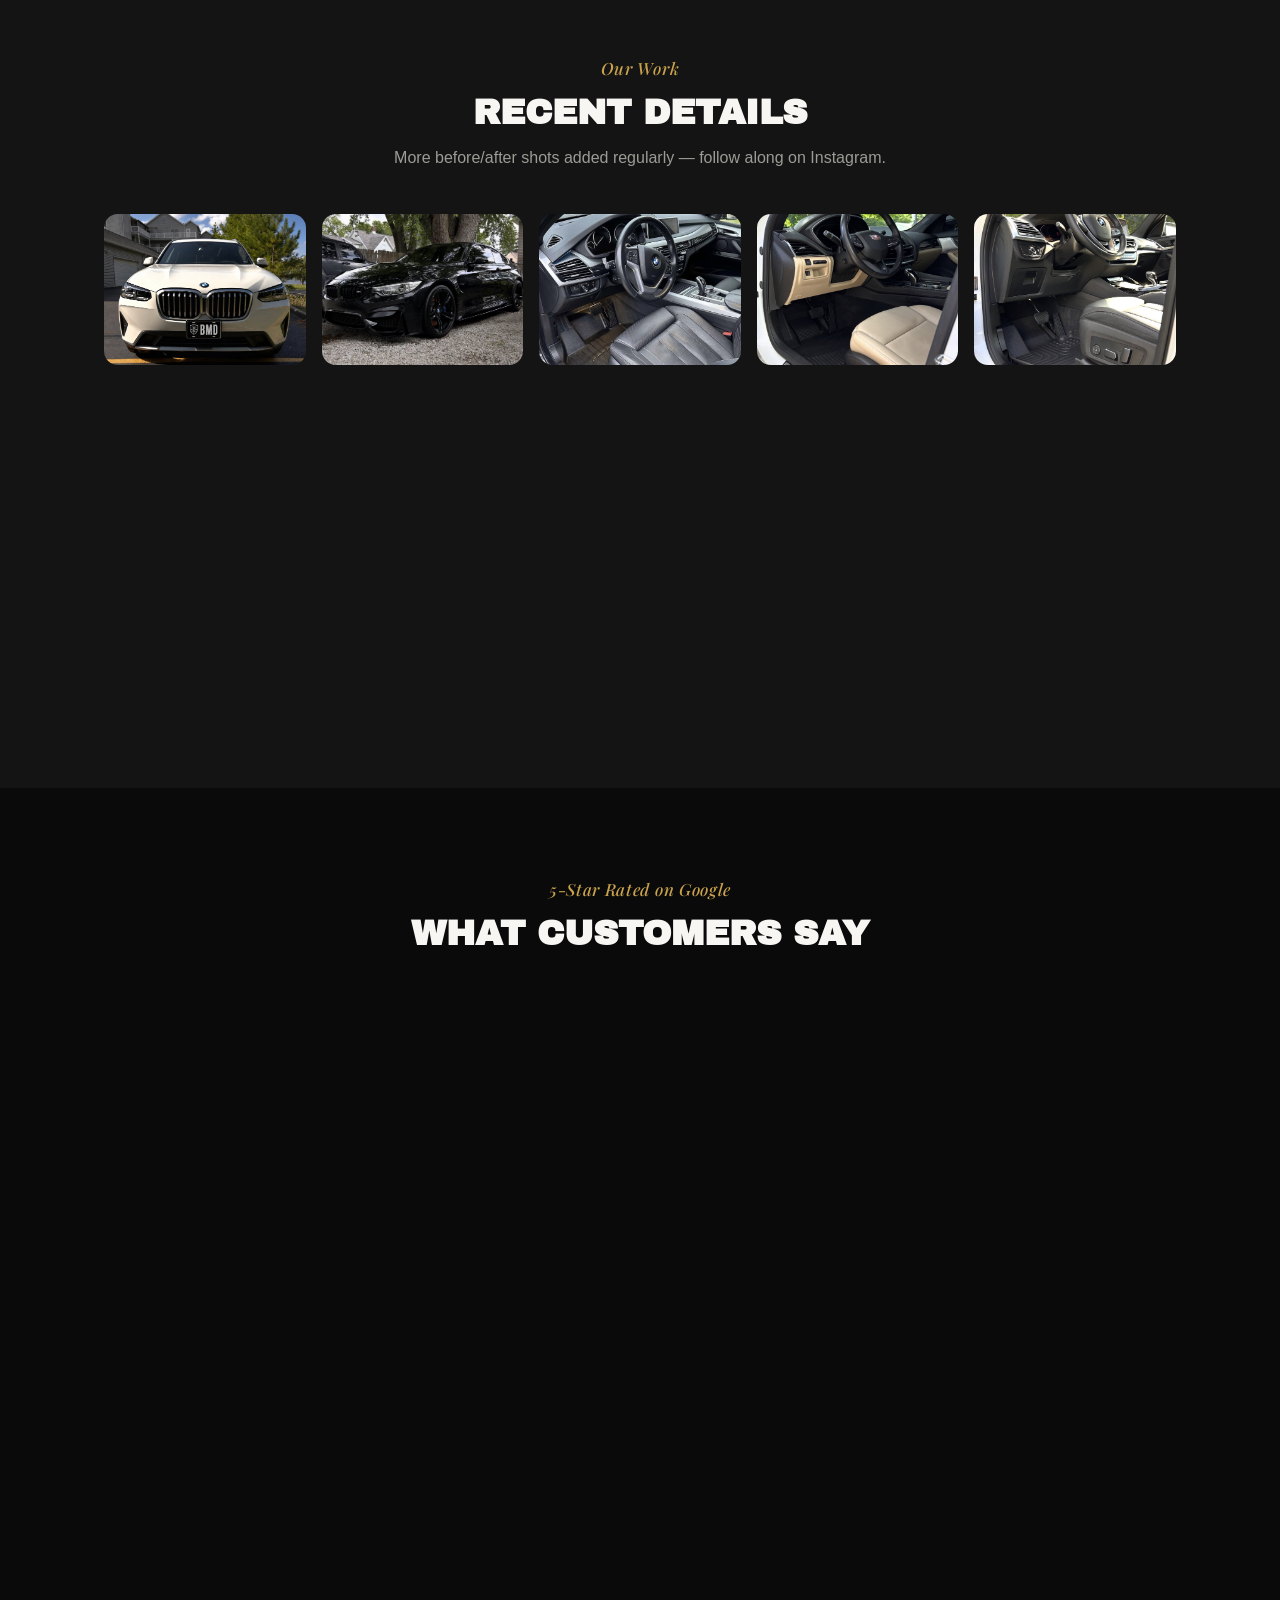
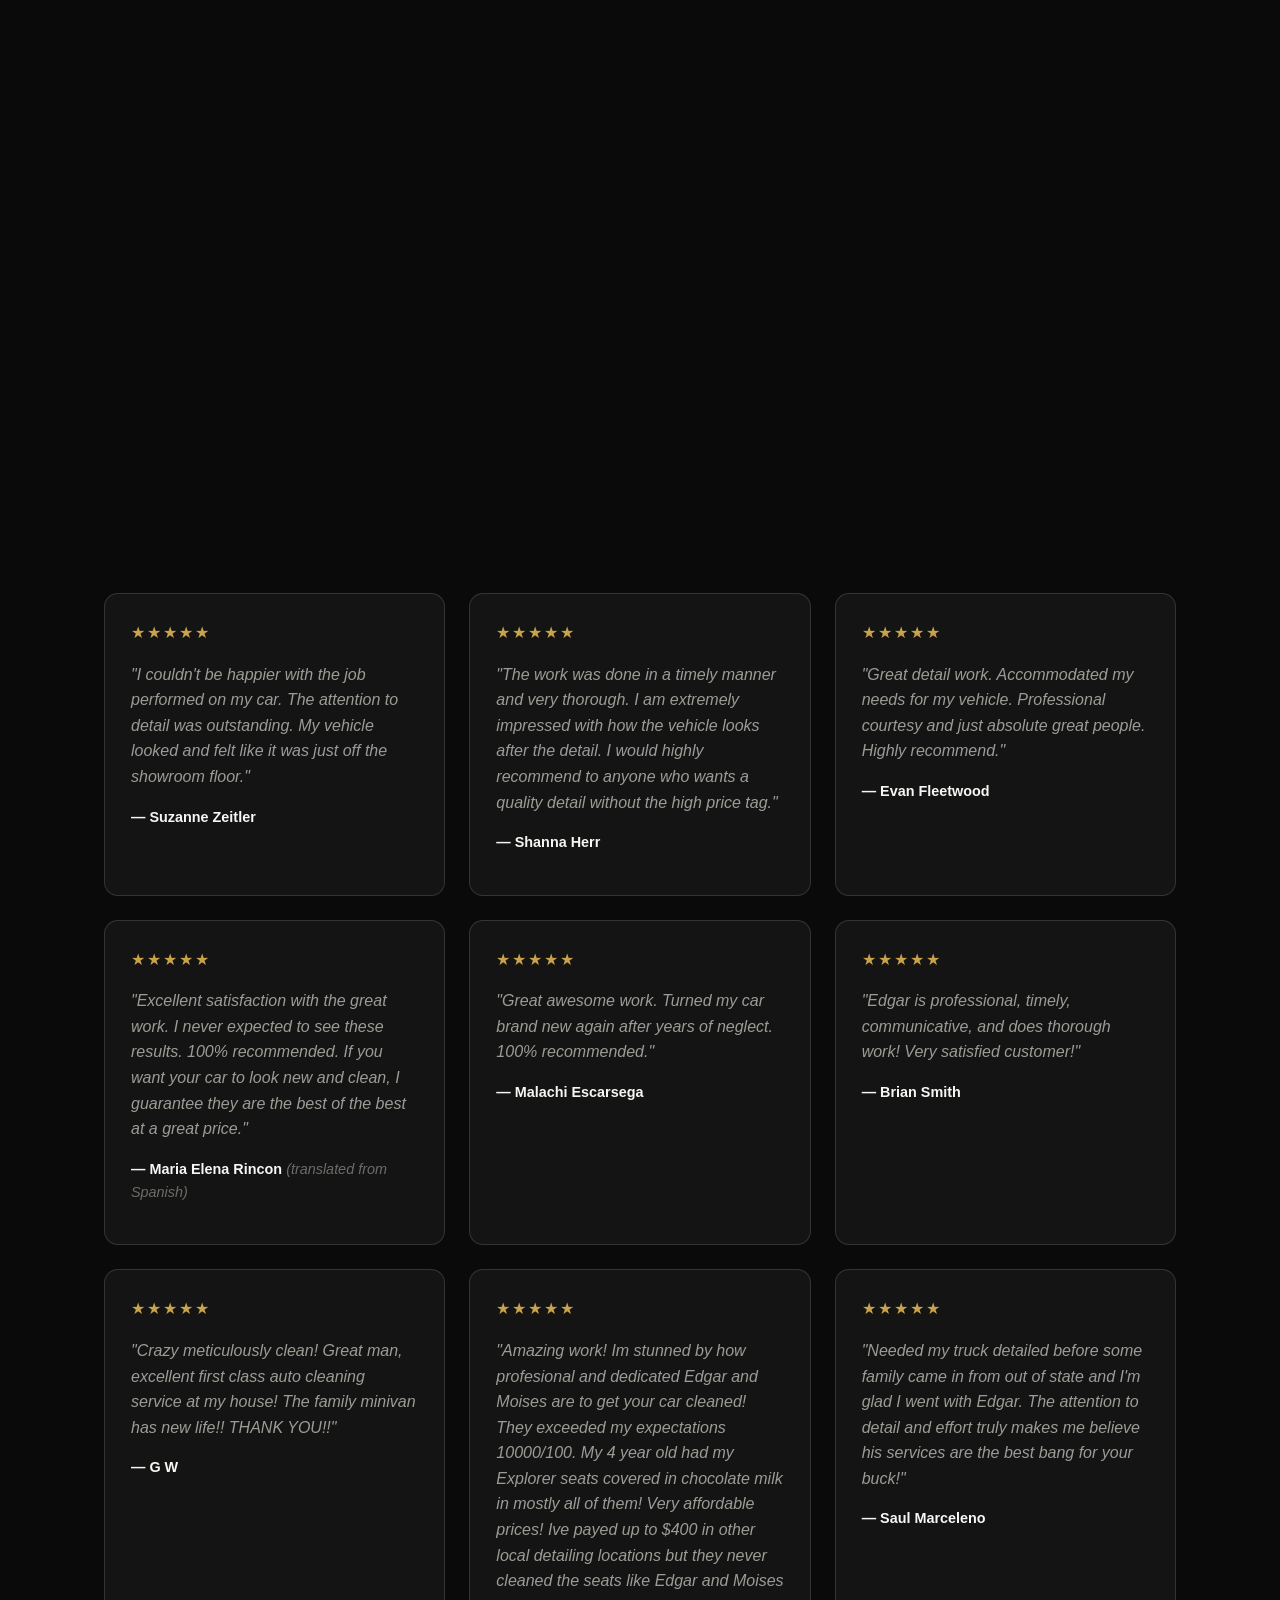
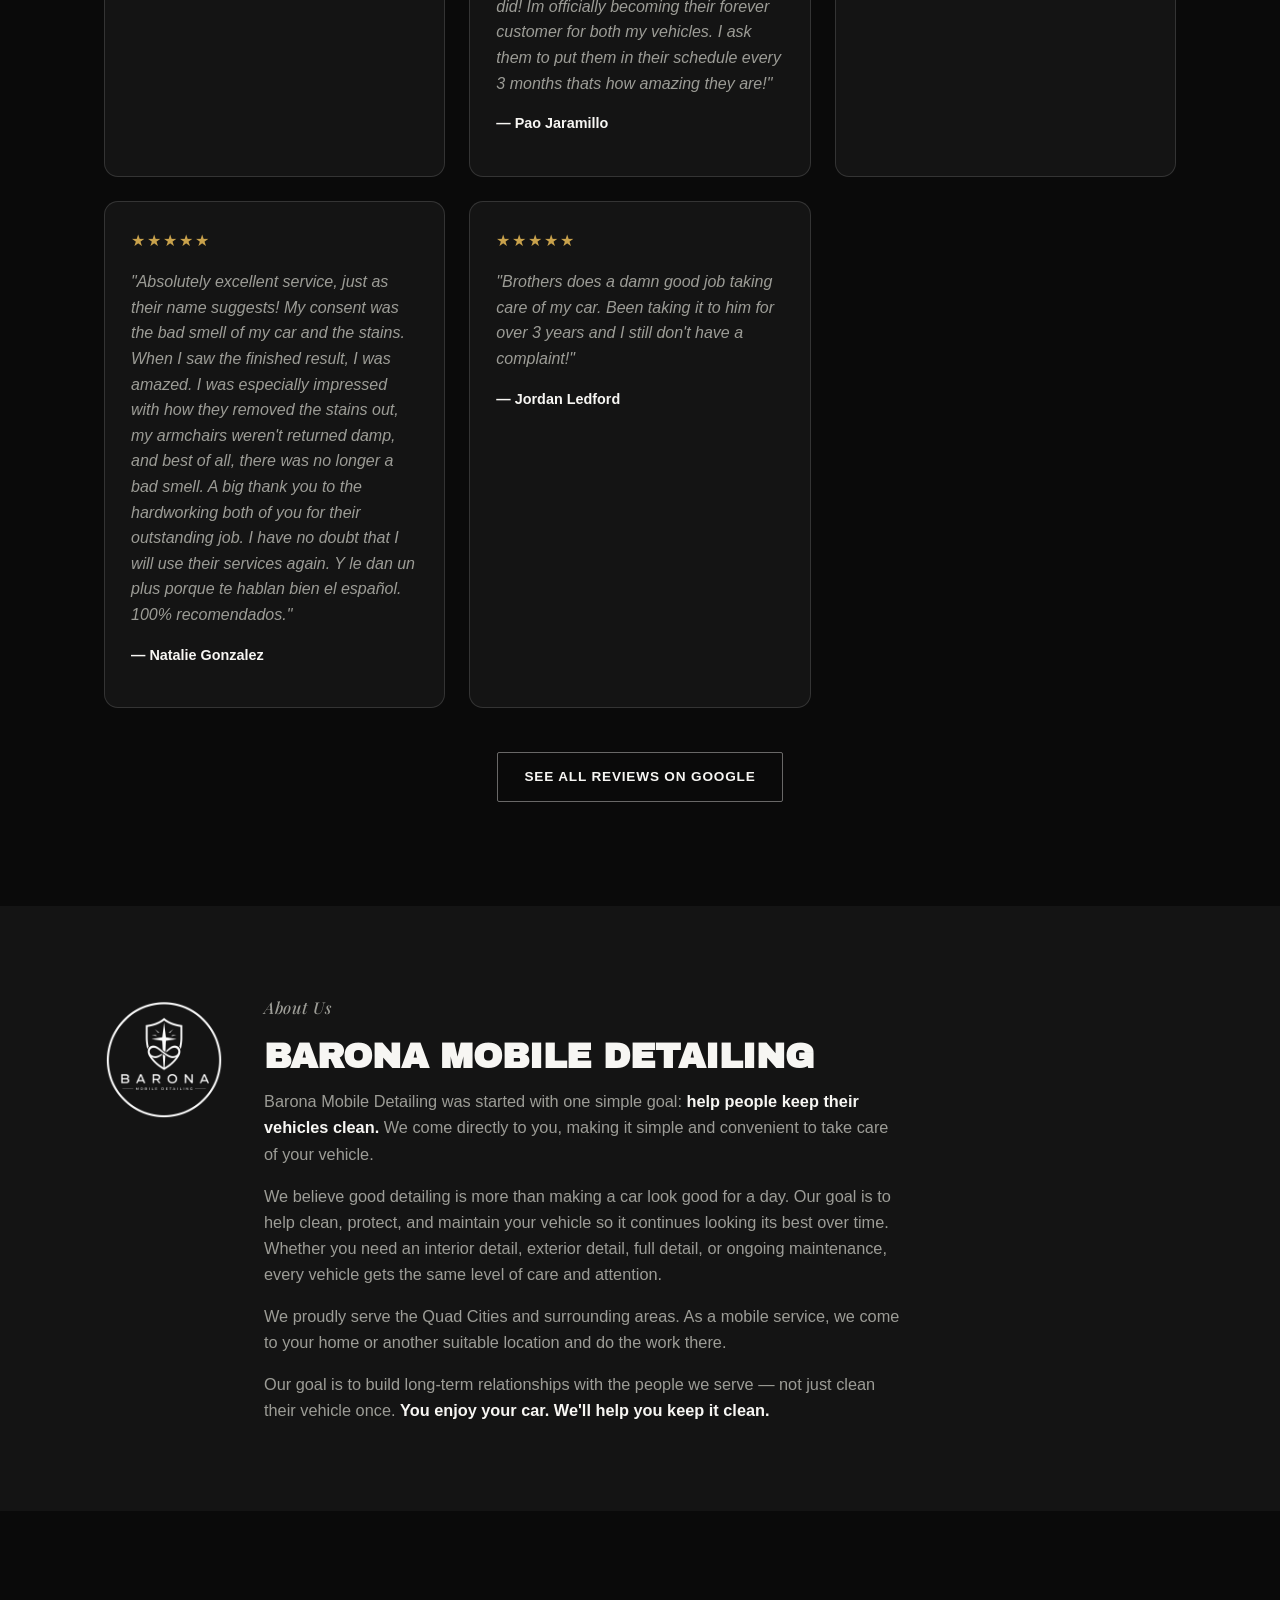
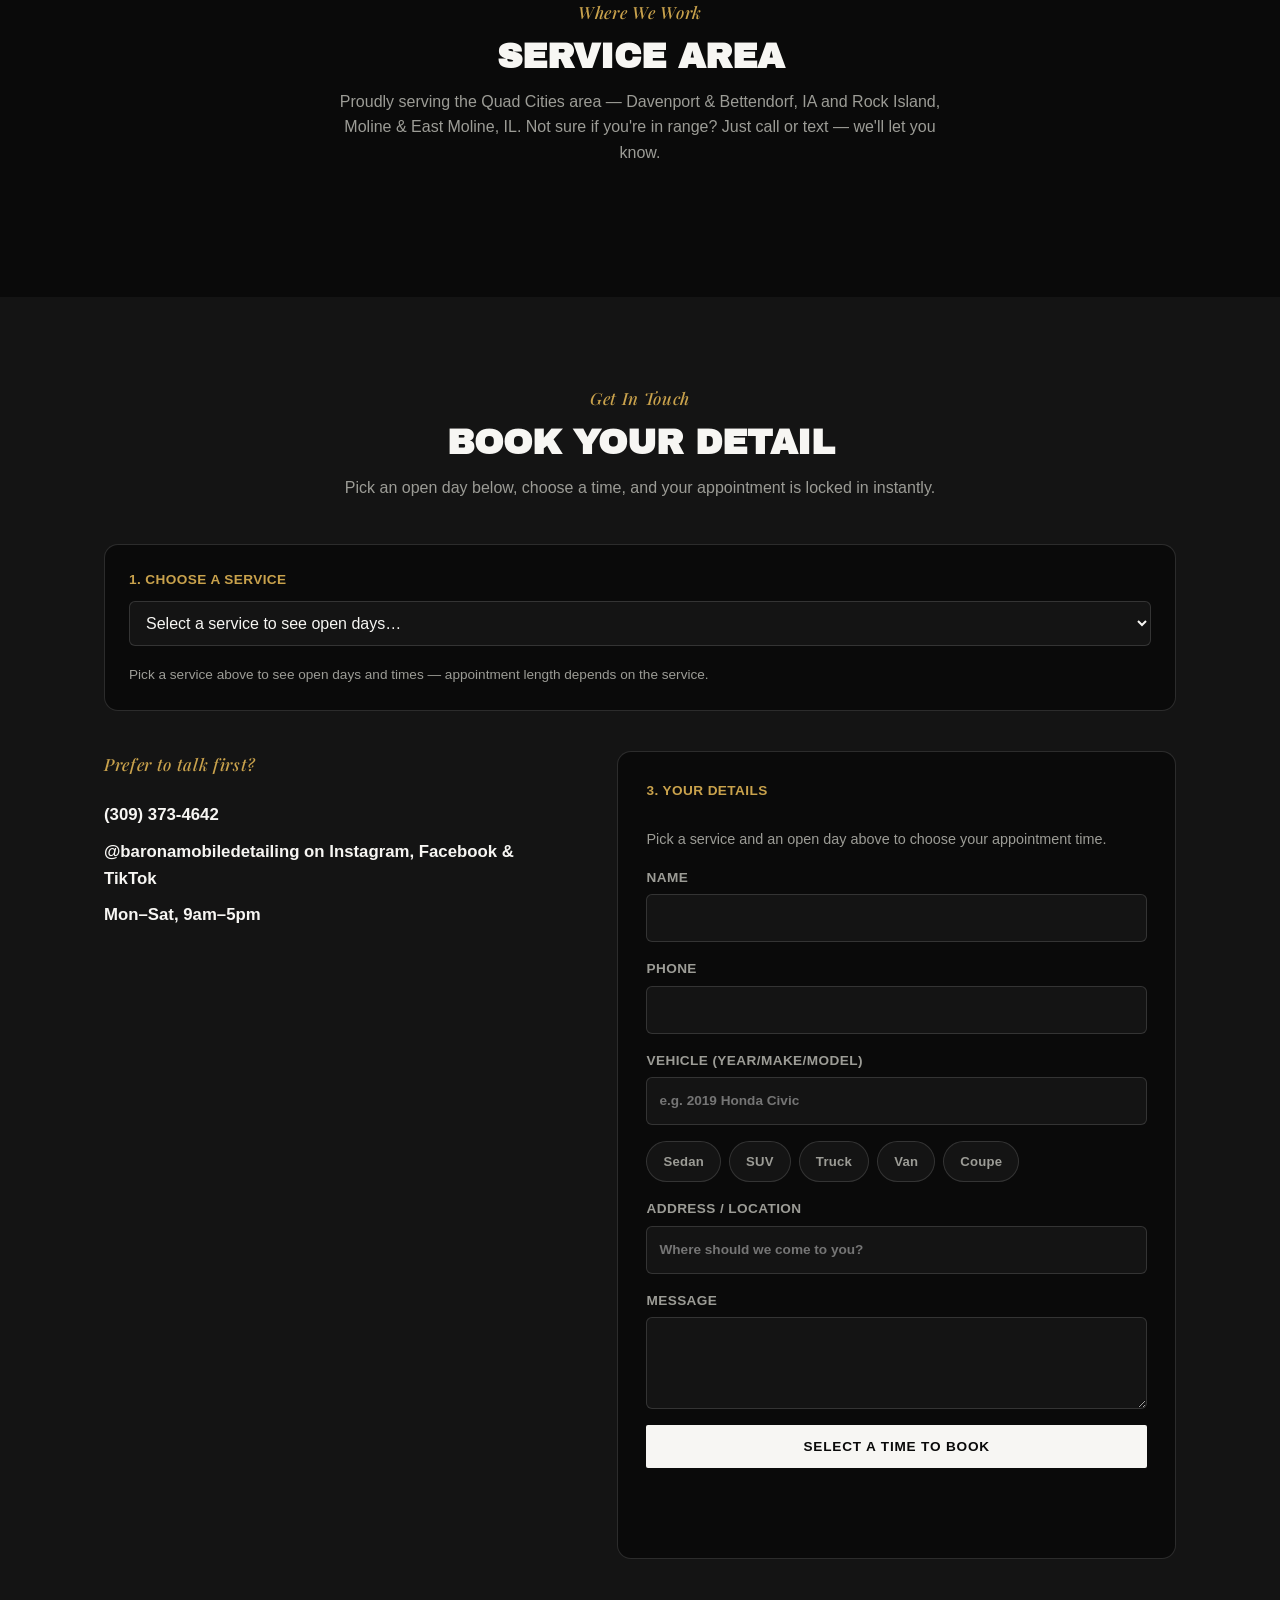
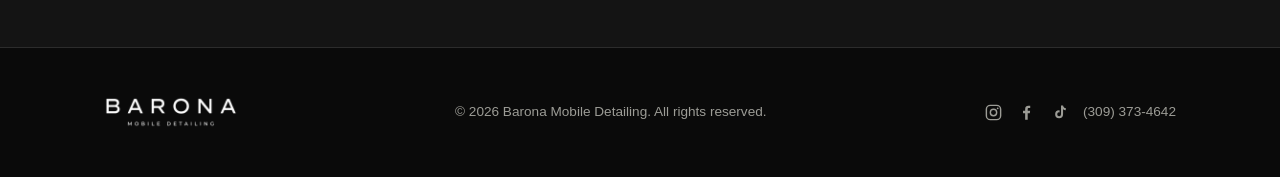
==== commit bdfff8b0: "Update index.html" ====
--- a/index.html
+++ b/index.html
@@ -519,8 +519,10 @@
           <label>Phone
             <input type="tel" name="phone" required>
           </label>
+          <label>Vehicle (year/make/model)
+            <input type="text" name="vehicle" id="vehicleInput" placeholder="e.g. 2019 Honda Civic" autocomplete="off">
+          </label>
           <div class="vehicle3d-field">
-            <span class="vehicle3d-label">What are we detailing? (optional — just for fun)</span>
             <div class="vehicle3d-picker" id="vehicle3dPicker">
               <button type="button" class="vehicle-type-btn" data-vehicle-type="sedan">Sedan</button>
               <button type="button" class="vehicle-type-btn" data-vehicle-type="suv">SUV</button>
@@ -532,11 +534,8 @@
               <canvas id="vehicle3dCanvas"></canvas>
               <p class="vehicle3d-hint" id="vehicle3dHint" hidden></p>
             </div>
+            <p class="vehicle3d-caption" id="vehicle3dCaption" hidden>Picked automatically from what you typed above — tap a type to change it.</p>
           </div>
-
-          <label>Vehicle (year/make/model)
-            <input type="text" name="vehicle">
-          </label>
           <label>Address / Location
             <input type="text" name="location" placeholder="Where should we come to you?">
           </label>
--- a/style.css
+++ b/style.css
@@ -533,6 +533,57 @@
 }
 .form-status { font-size: 0.9rem; font-weight: 600; min-height: 1.2em; }
 
+/* Vehicle-type picker + 3D preview — a little showroom moment while booking */
+.vehicle3d-field { display: grid; gap: 10px; }
+.vehicle3d-label {
+  font-size: 0.85rem;
+  font-weight: 600;
+  letter-spacing: 0.03em;
+  text-transform: uppercase;
+  color: var(--gray);
+}
+.vehicle3d-picker { display: flex; flex-wrap: wrap; gap: 8px; }
+.vehicle-type-btn {
+  font: inherit;
+  background: var(--black-soft);
+  border: 1px solid var(--line);
+  color: var(--gray);
+  padding: 9px 16px;
+  border-radius: 999px;
+  font-size: 0.82rem;
+  font-weight: 600;
+  letter-spacing: 0.02em;
+  cursor: pointer;
+  transition: border-color 0.15s, color 0.15s, background 0.15s;
+}
+.vehicle-type-btn:hover { border-color: rgba(201,162,76,0.5); color: var(--white); }
+.vehicle-type-btn.is-active { background: var(--gold); border-color: var(--gold); color: var(--black); }
+
+.vehicle3d-wrap {
+  position: relative;
+  width: 100%;
+  aspect-ratio: 16 / 10;
+  border: 1px solid var(--line);
+  border-radius: var(--radius);
+  background: radial-gradient(circle at 50% 65%, rgba(201,162,76,0.08), transparent 60%), var(--black-soft);
+  overflow: hidden;
+}
+.vehicle3d-wrap canvas { width: 100%; height: 100%; display: block; }
+.vehicle3d-hint {
+  position: absolute;
+  inset: 0;
+  display: flex;
+  align-items: center;
+  justify-content: center;
+  margin: 0;
+  padding: 16px;
+  text-align: center;
+  font-size: 0.82rem;
+  color: var(--gray);
+  background: var(--black-soft);
+}
+.vehicle3d-hint[hidden] { display: none; }
+
 /* Booking calendar */
 .calendar-wrap {
   background: var(--black);
@@ -663,6 +714,7 @@
   font-size: 0.9rem;
   font-weight: 600;
 }
+.selected-slot[hidden] { display: none; }
 .link-btn { background: none; border: none; color: var(--gold); font: inherit; font-weight: 700; cursor: pointer; text-decoration: underline; padding: 0; }
 .no-slot-hint { color: var(--gray); font-size: 0.9rem; margin: 0; }
 
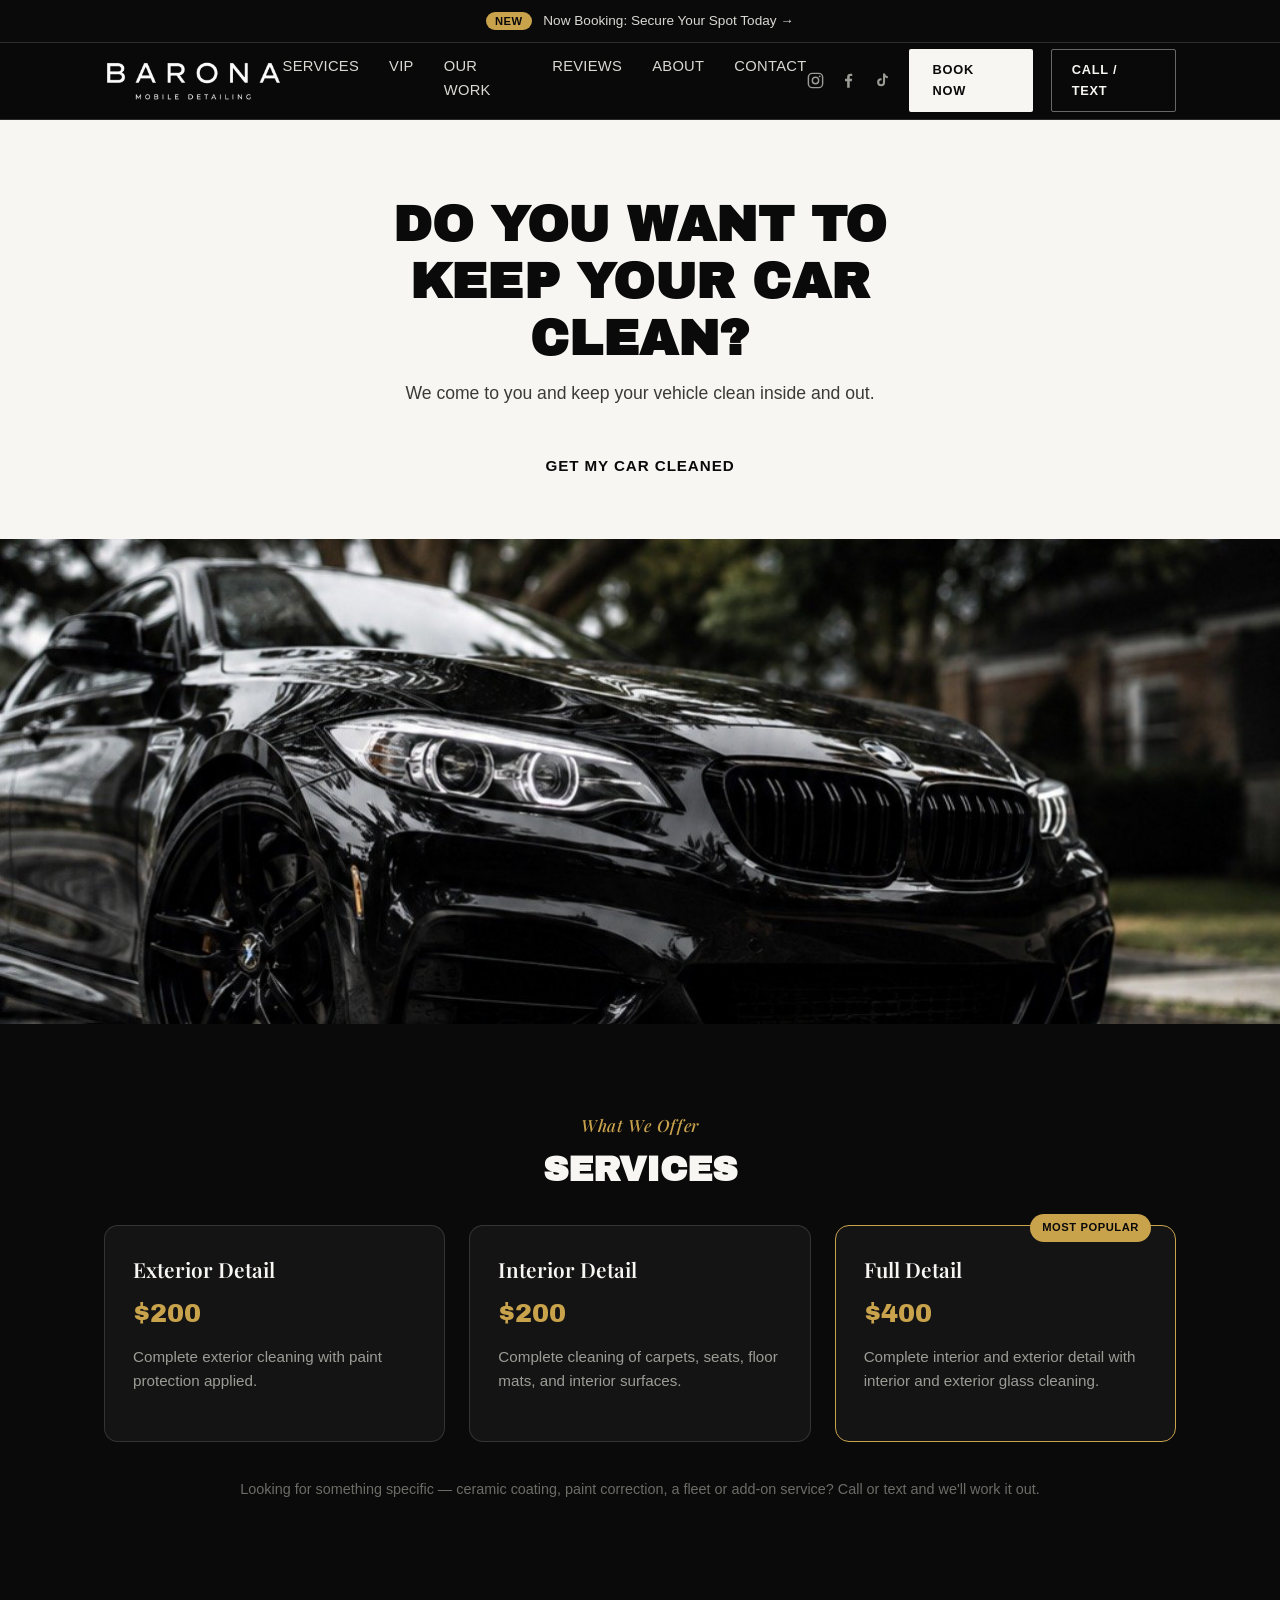
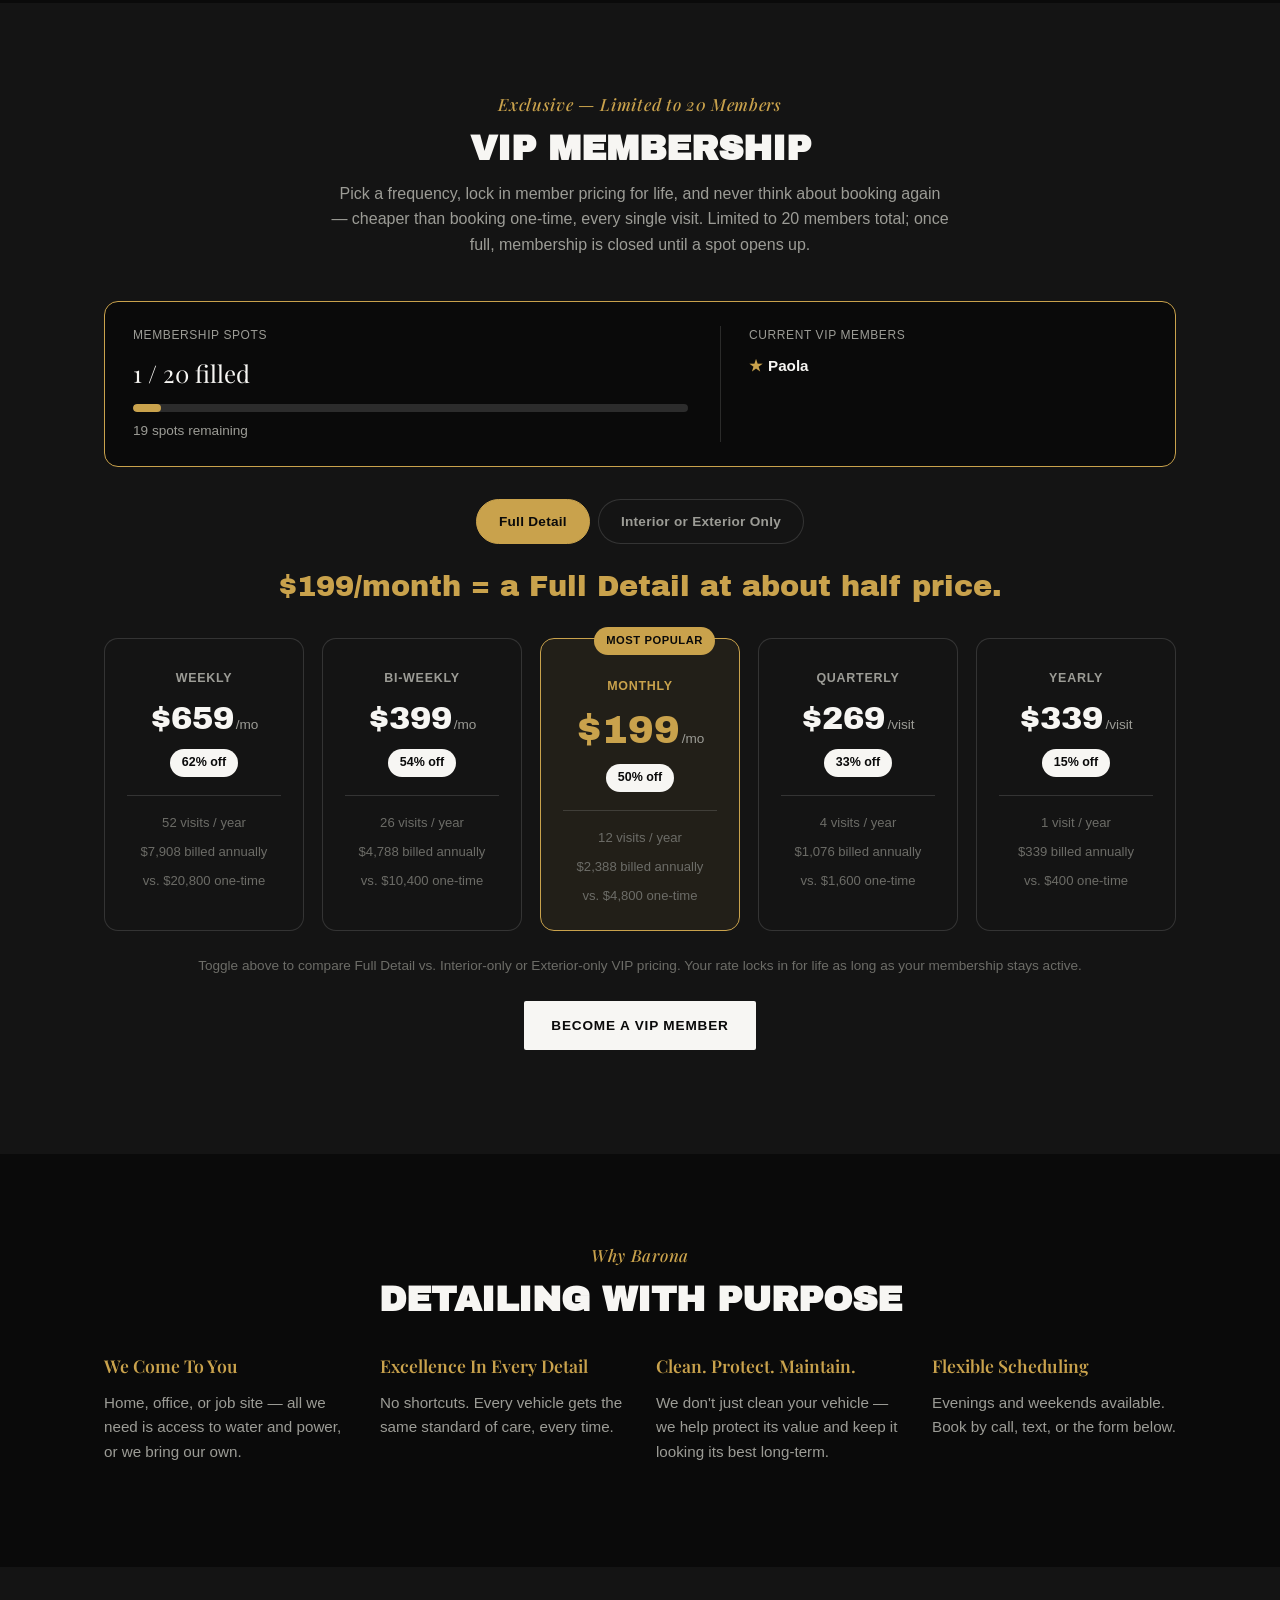
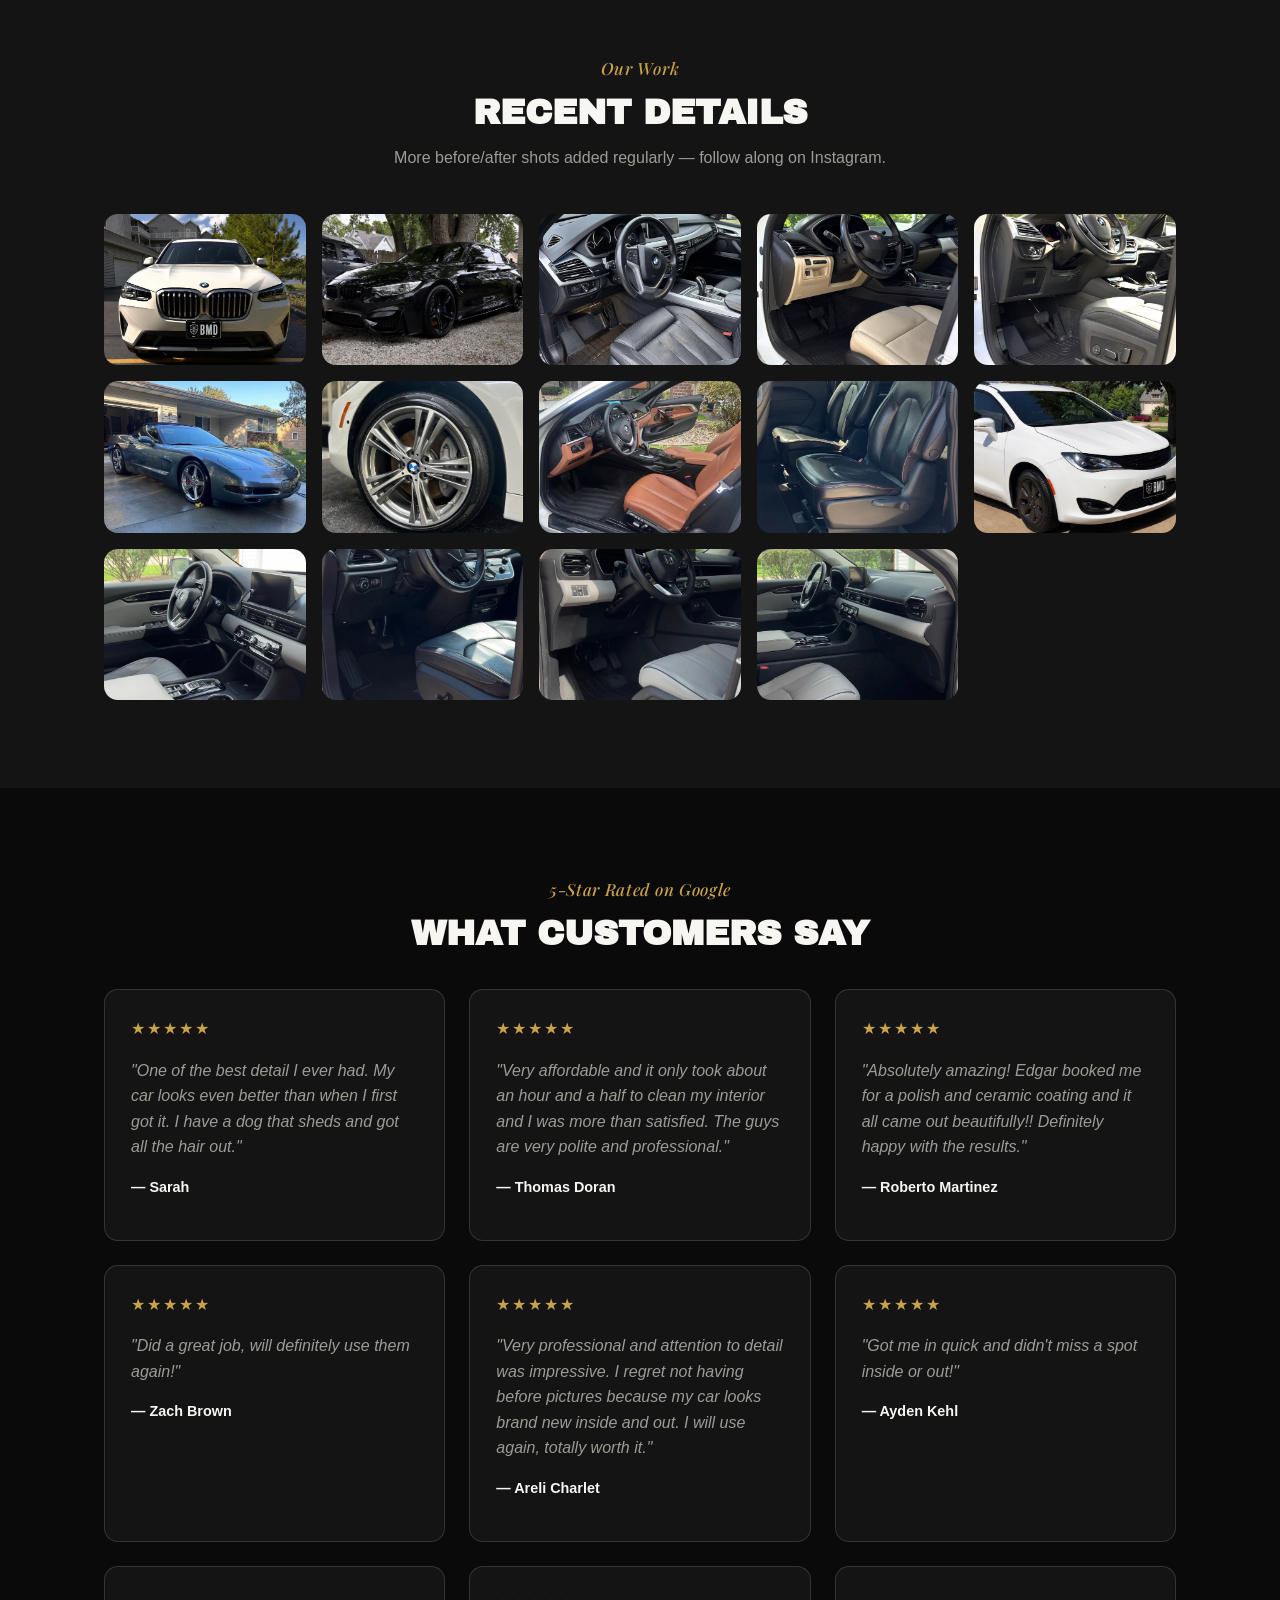
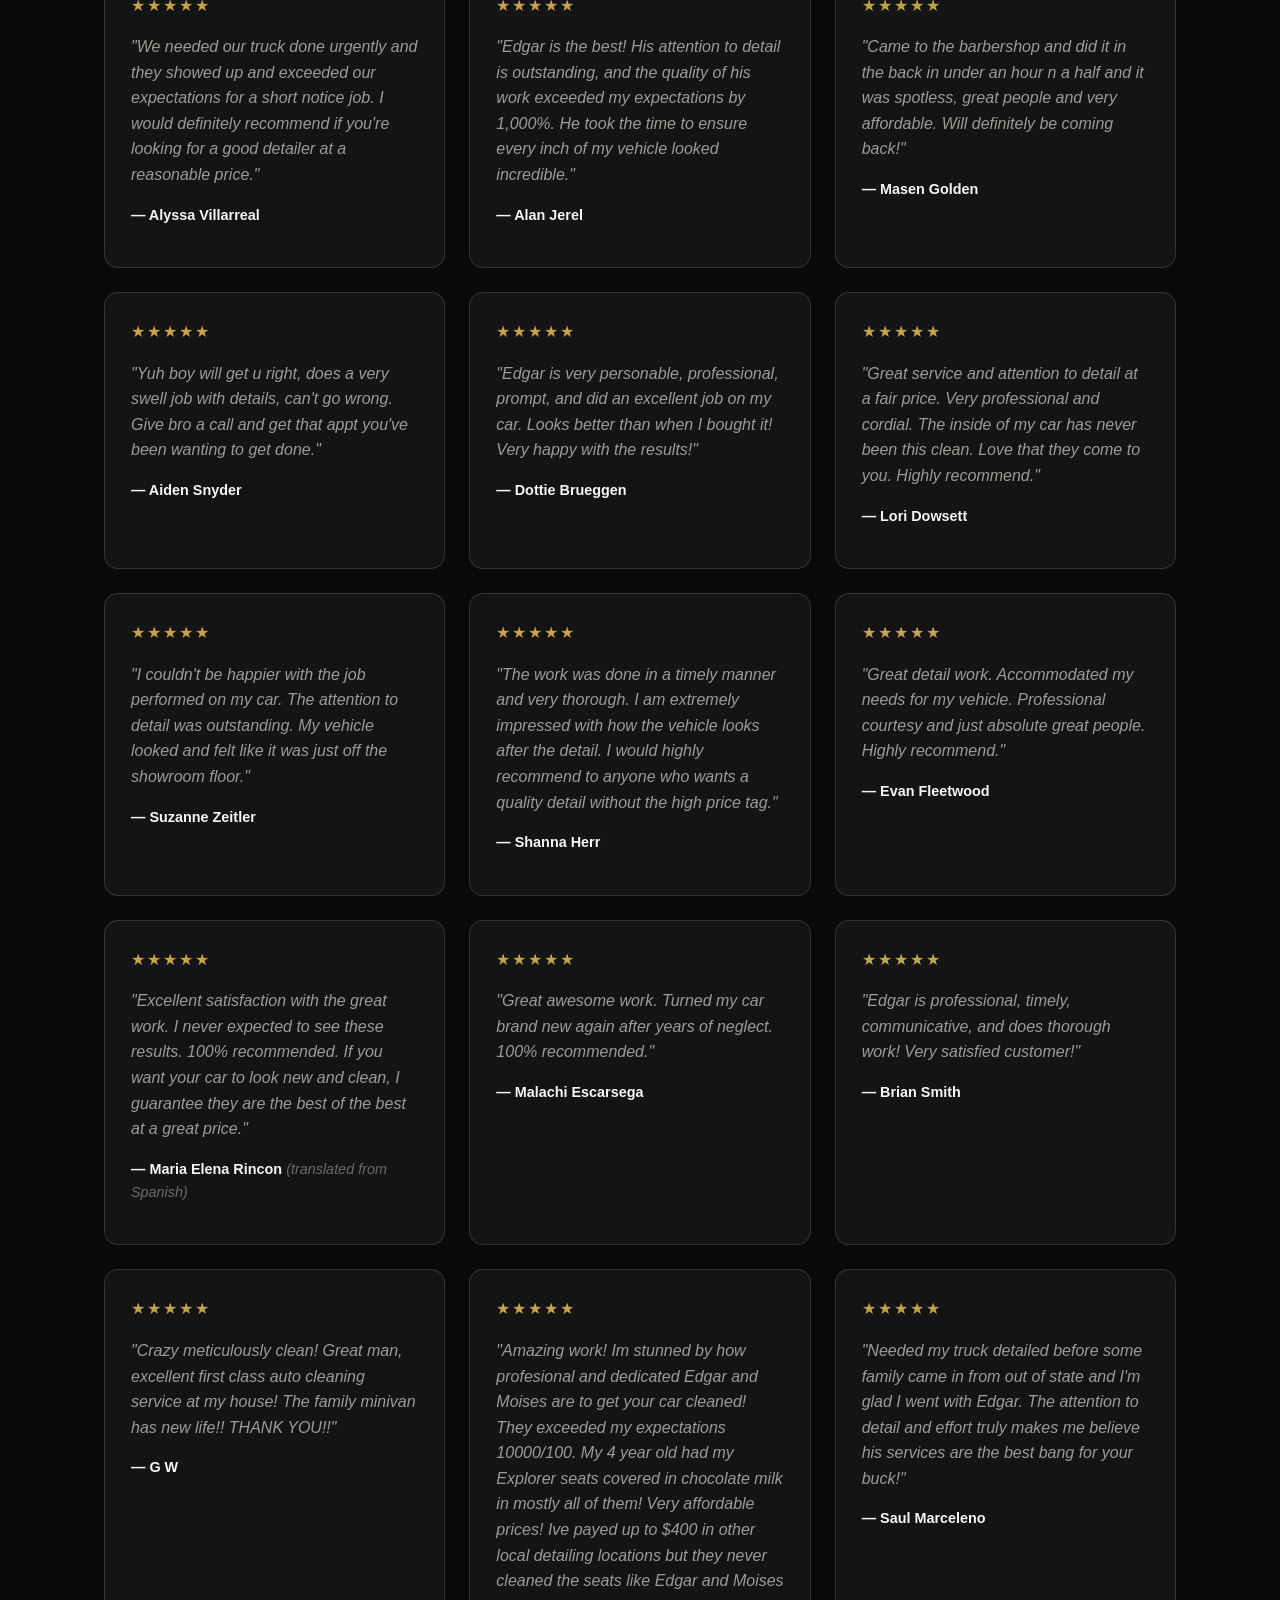
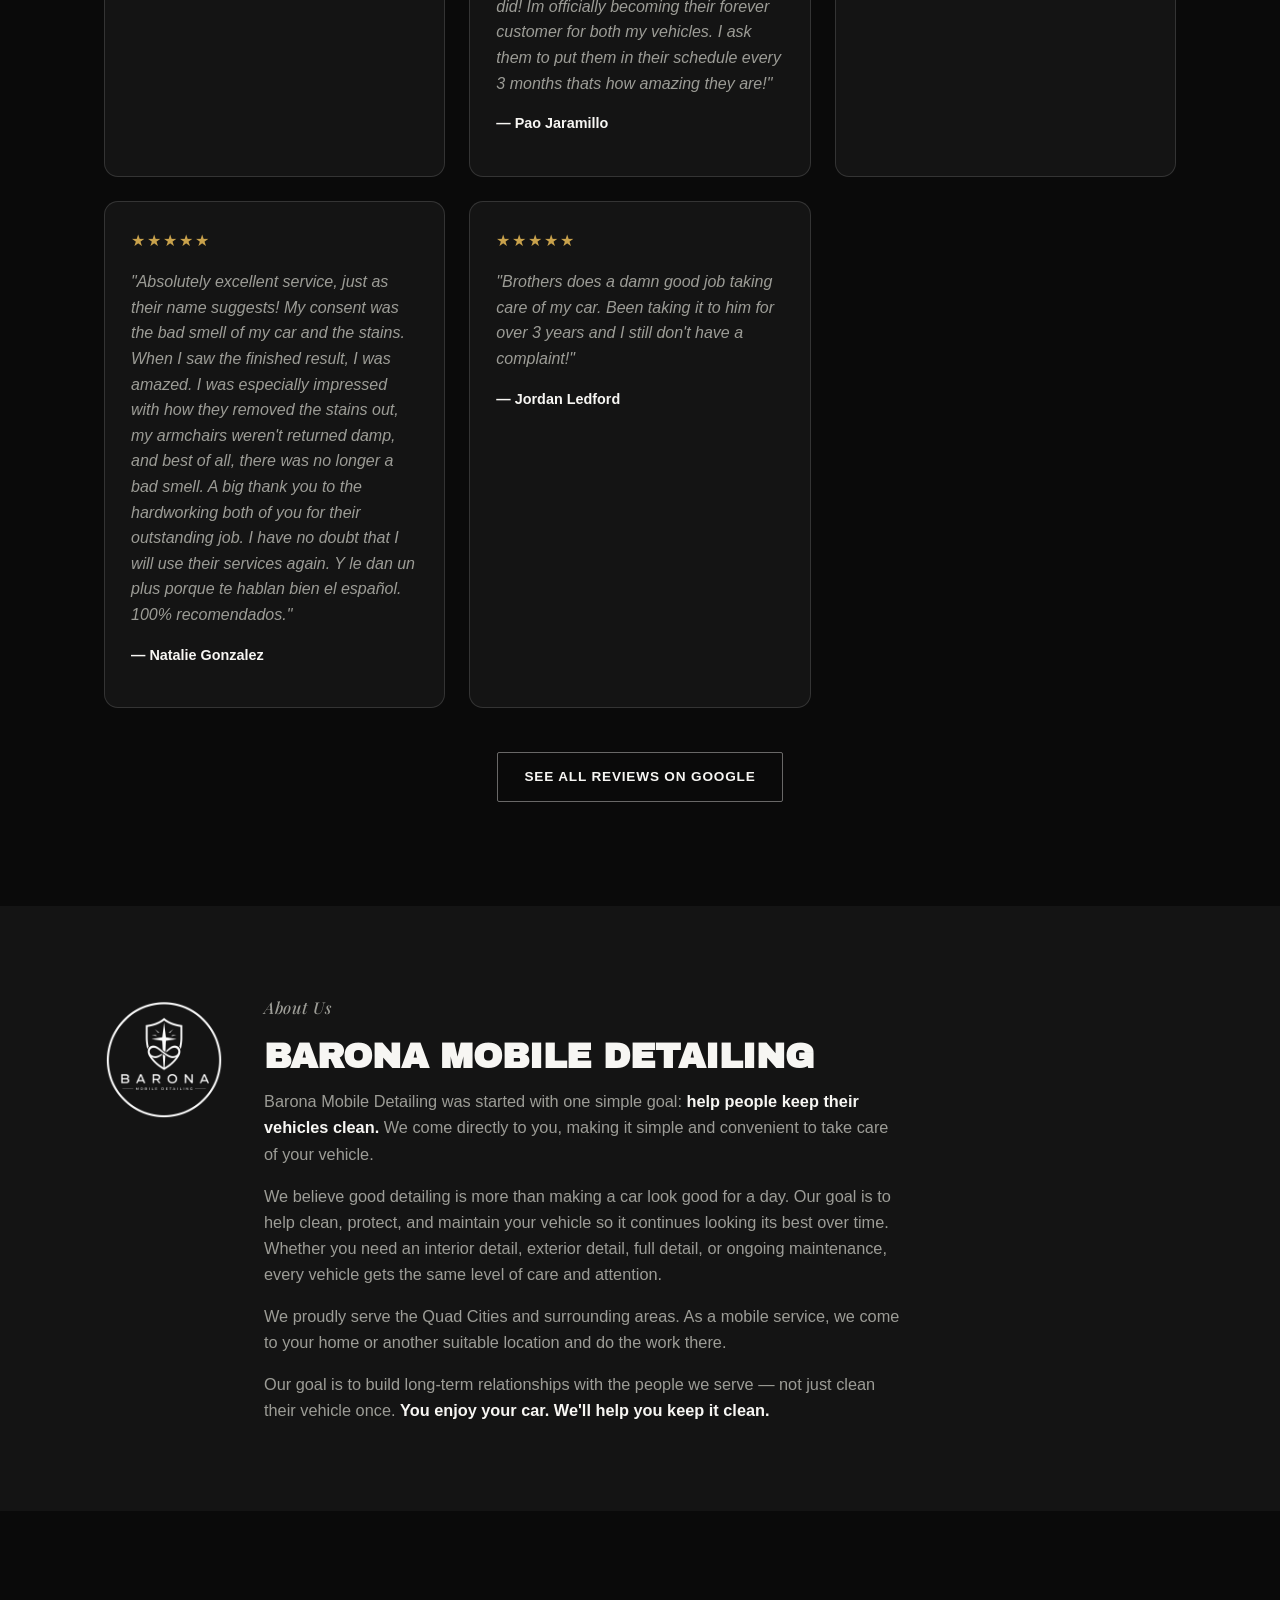
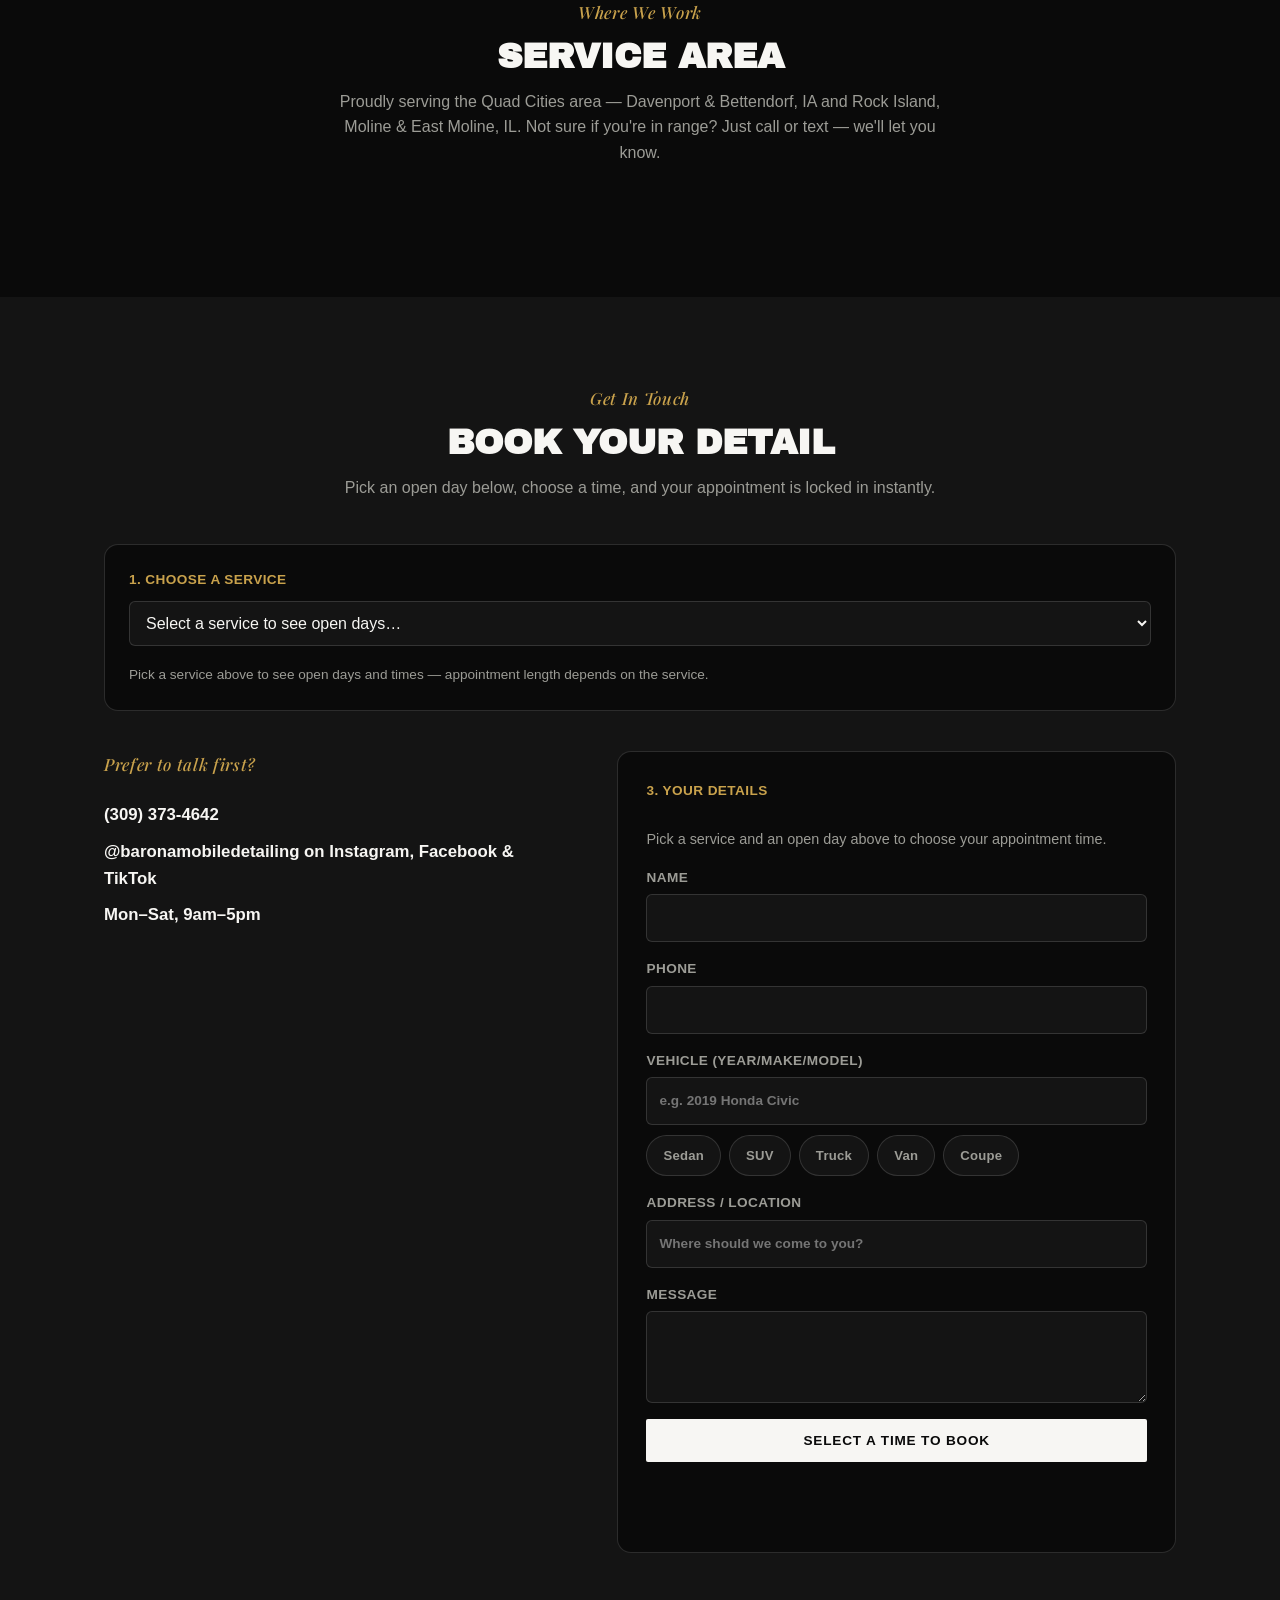
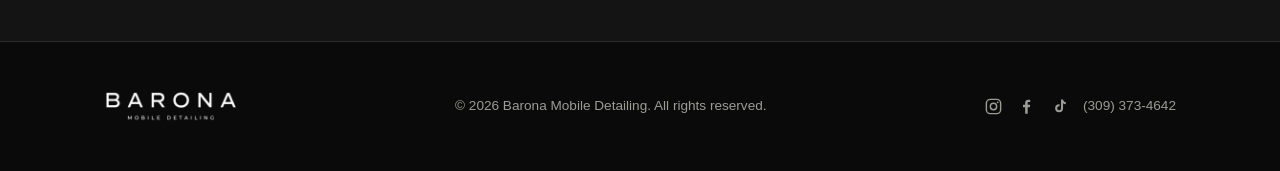
==== commit c6f14149: "index.html update" ====
--- a/index.html
+++ b/index.html
@@ -33,6 +33,17 @@
   "sameAs": ["https://instagram.com/baronamobiledetailing", "https://www.facebook.com/Baronamobiledetailing/", "https://www.tiktok.com/@baronamobiledetailing"],
   "openingHours": "Mo-Sa 09:00-17:00",
   "url": "https://[yourdomain].com/"
+}
+</script>
+<!-- Lets the 3D vehicle preview's loader module resolve "three" to the
+     exact same three.js build it already loads, instead of a duplicate
+     copy — required for GLTFLoader.js (pulled from a CDN that hosts the
+     full package) to share one engine instance with vehicle3d.js. -->
+<script type="importmap">
+{
+  "imports": {
+    "three": "https://cdnjs.cloudflare.com/ajax/libs/three.js/0.185.1/three.module.min.js"
+  }
 }
 </script>
 </head>
@@ -534,7 +545,6 @@
               <canvas id="vehicle3dCanvas"></canvas>
               <p class="vehicle3d-hint" id="vehicle3dHint" hidden></p>
             </div>
-            <p class="vehicle3d-caption" id="vehicle3dCaption" hidden>Picked automatically from what you typed above — tap a type to change it.</p>
           </div>
           <label>Address / Location
             <input type="text" name="location" placeholder="Where should we come to you?">
--- a/style.css
+++ b/style.css
@@ -533,15 +533,11 @@
 }
 .form-status { font-size: 0.9rem; font-weight: 600; min-height: 1.2em; }
 
-/* Vehicle-type picker + 3D preview — a little showroom moment while booking */
-.vehicle3d-field { display: grid; gap: 10px; }
-.vehicle3d-label {
-  font-size: 0.85rem;
-  font-weight: 600;
-  letter-spacing: 0.03em;
-  text-transform: uppercase;
-  color: var(--gray);
-}
+/* Vehicle-type picker + 3D preview — lives right under the Vehicle field so
+   it reads as one continuous "tell us about your vehicle" step, not a
+   separate gimmick section. The type is auto-detected from what's typed in
+   the vehicle input; the pills are just there to correct a guess. */
+.vehicle3d-field { display: grid; gap: 10px; margin-top: -6px; }
 .vehicle3d-picker { display: flex; flex-wrap: wrap; gap: 8px; }
 .vehicle-type-btn {
   font: inherit;
@@ -583,6 +579,15 @@
   background: var(--black-soft);
 }
 .vehicle3d-hint[hidden] { display: none; }
+.vehicle3d-caption {
+  margin: 0;
+  font-size: 0.78rem;
+  color: var(--gray);
+  text-transform: none;
+  letter-spacing: normal;
+  font-weight: 400;
+}
+.vehicle3d-caption[hidden] { display: none; }
 
 /* Booking calendar */
 .calendar-wrap {
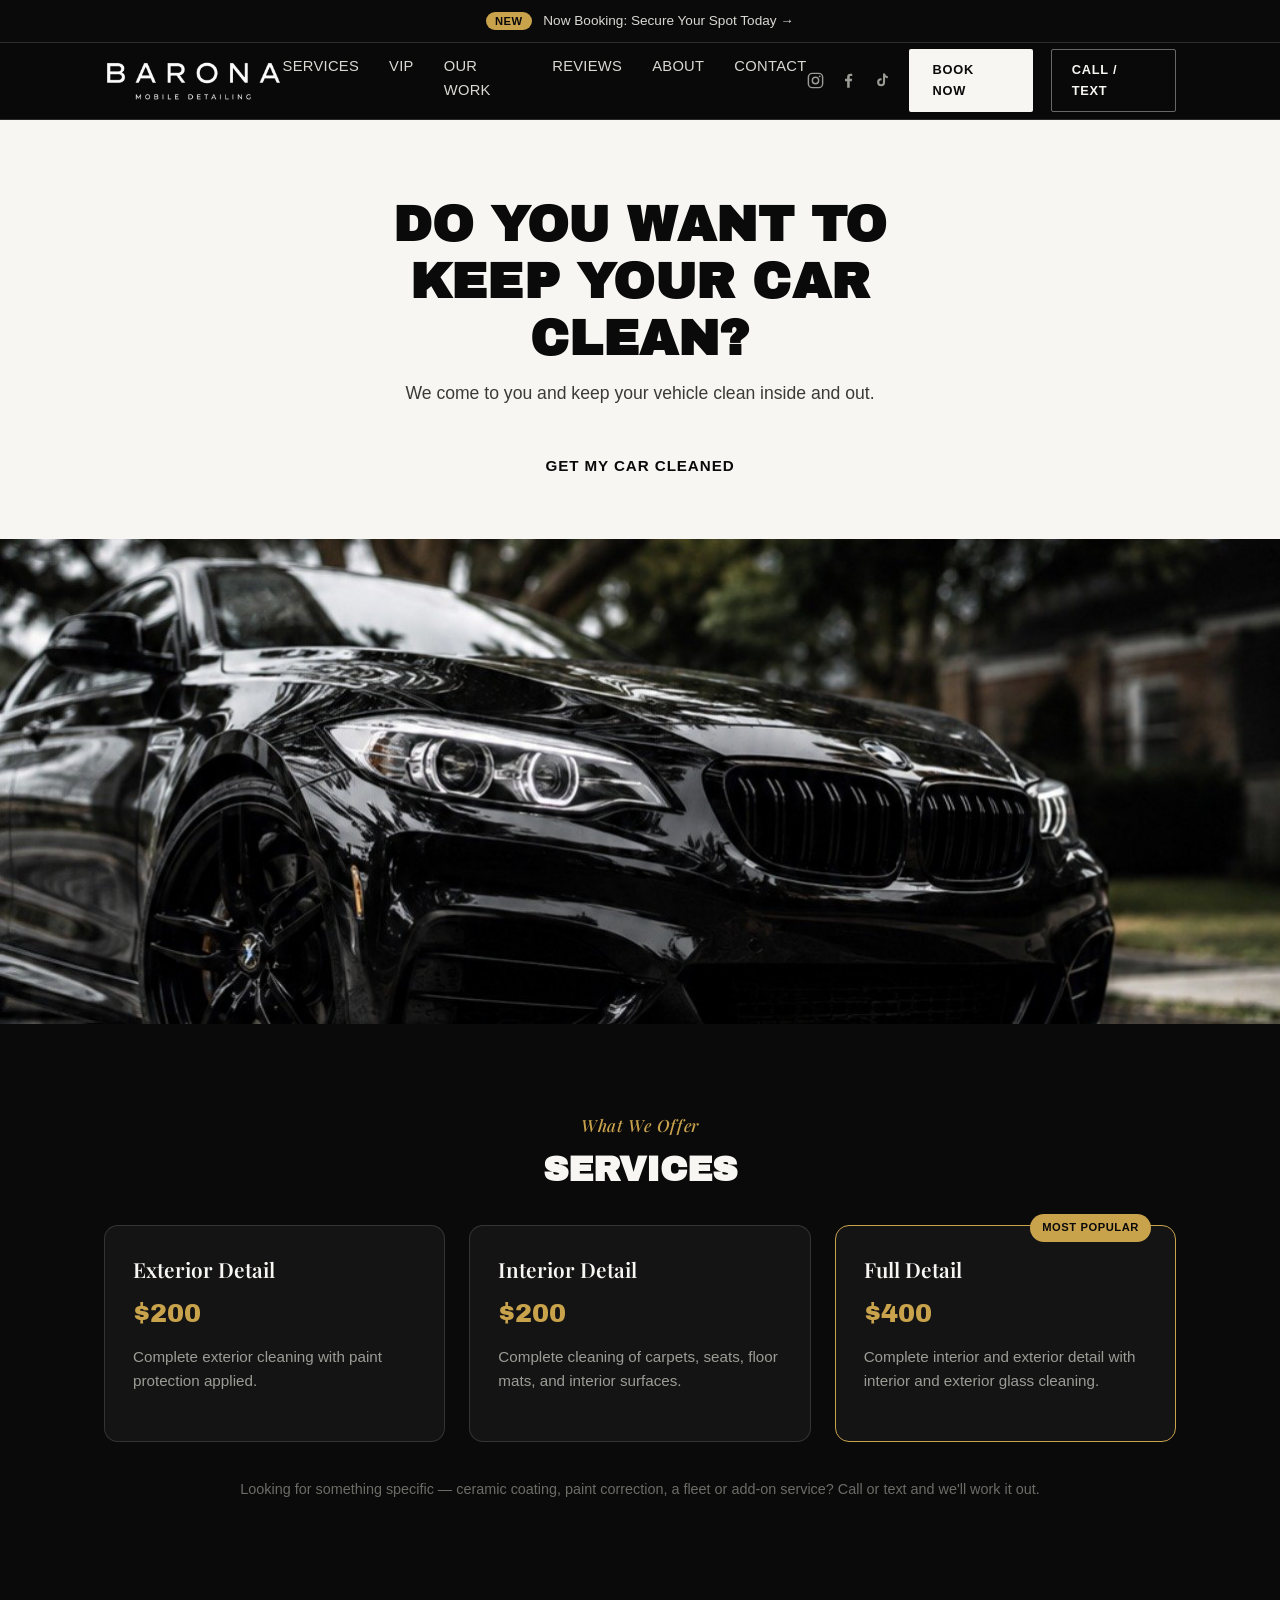
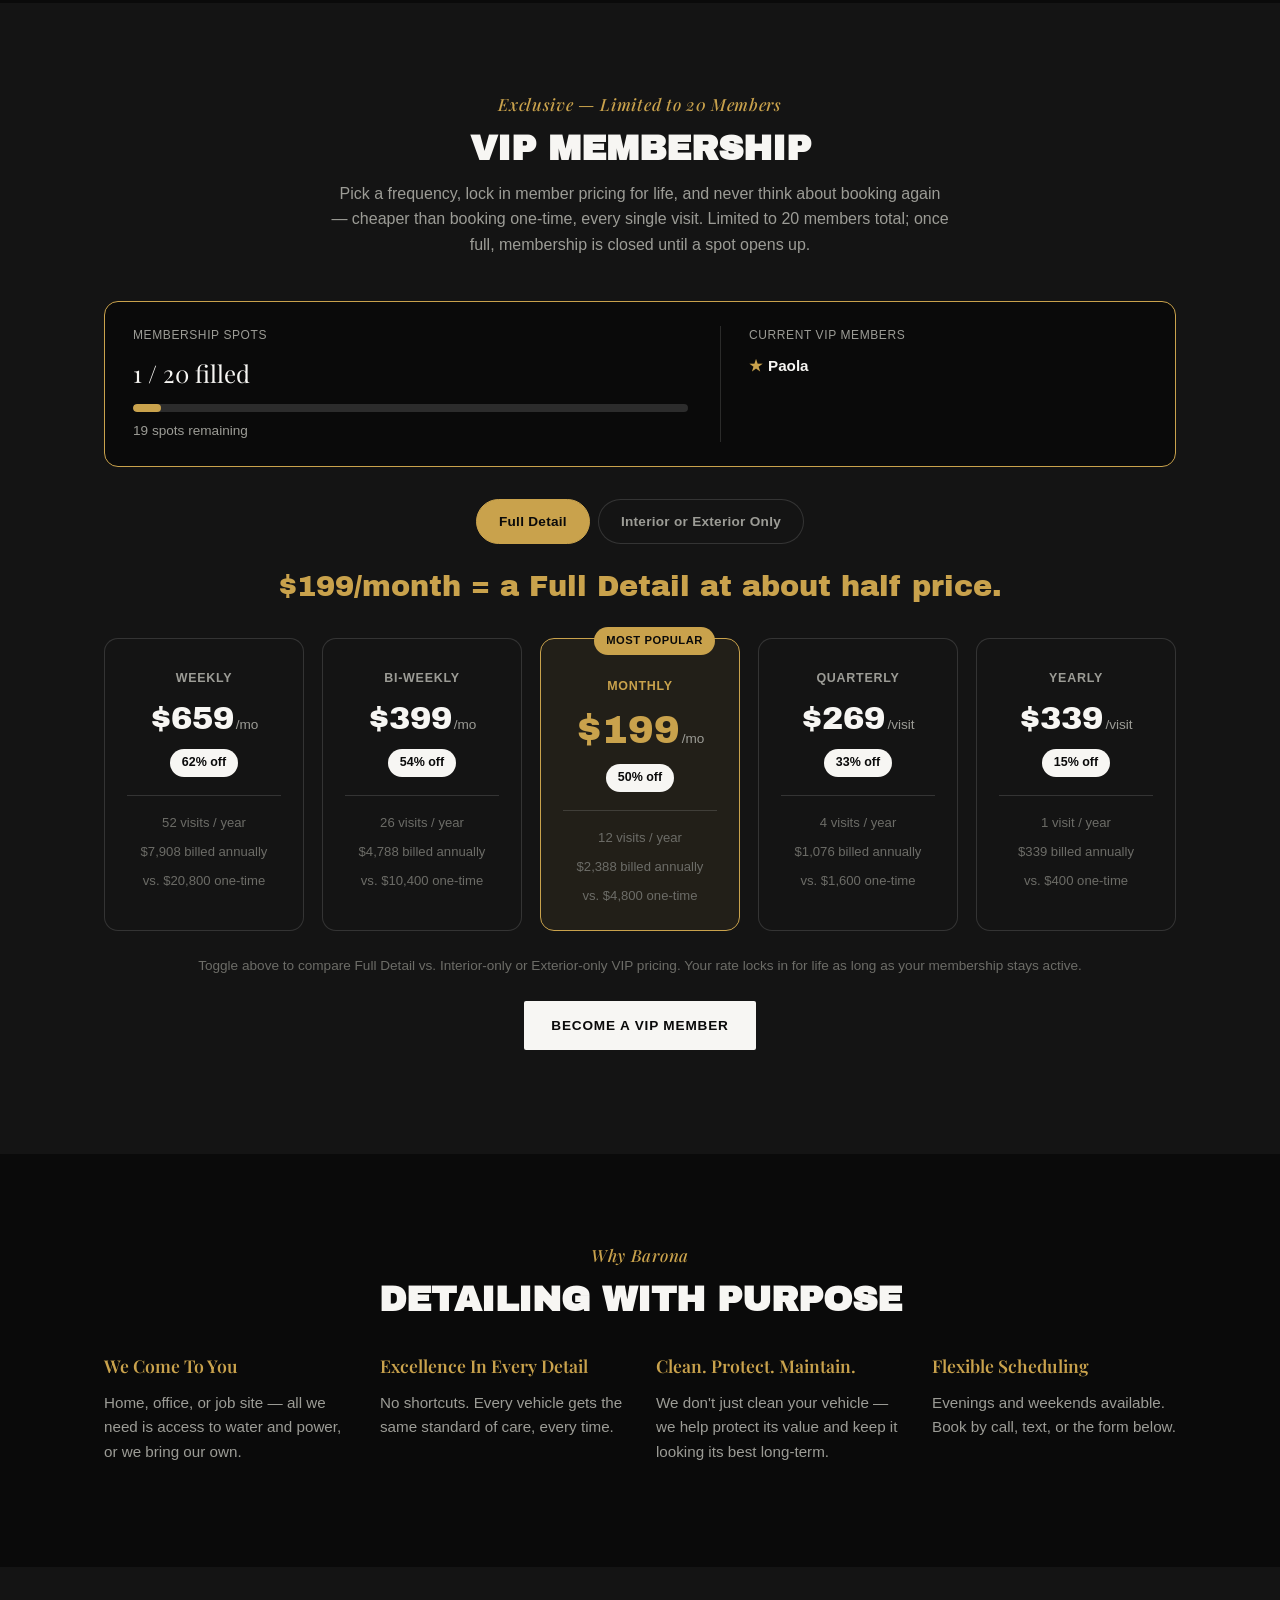
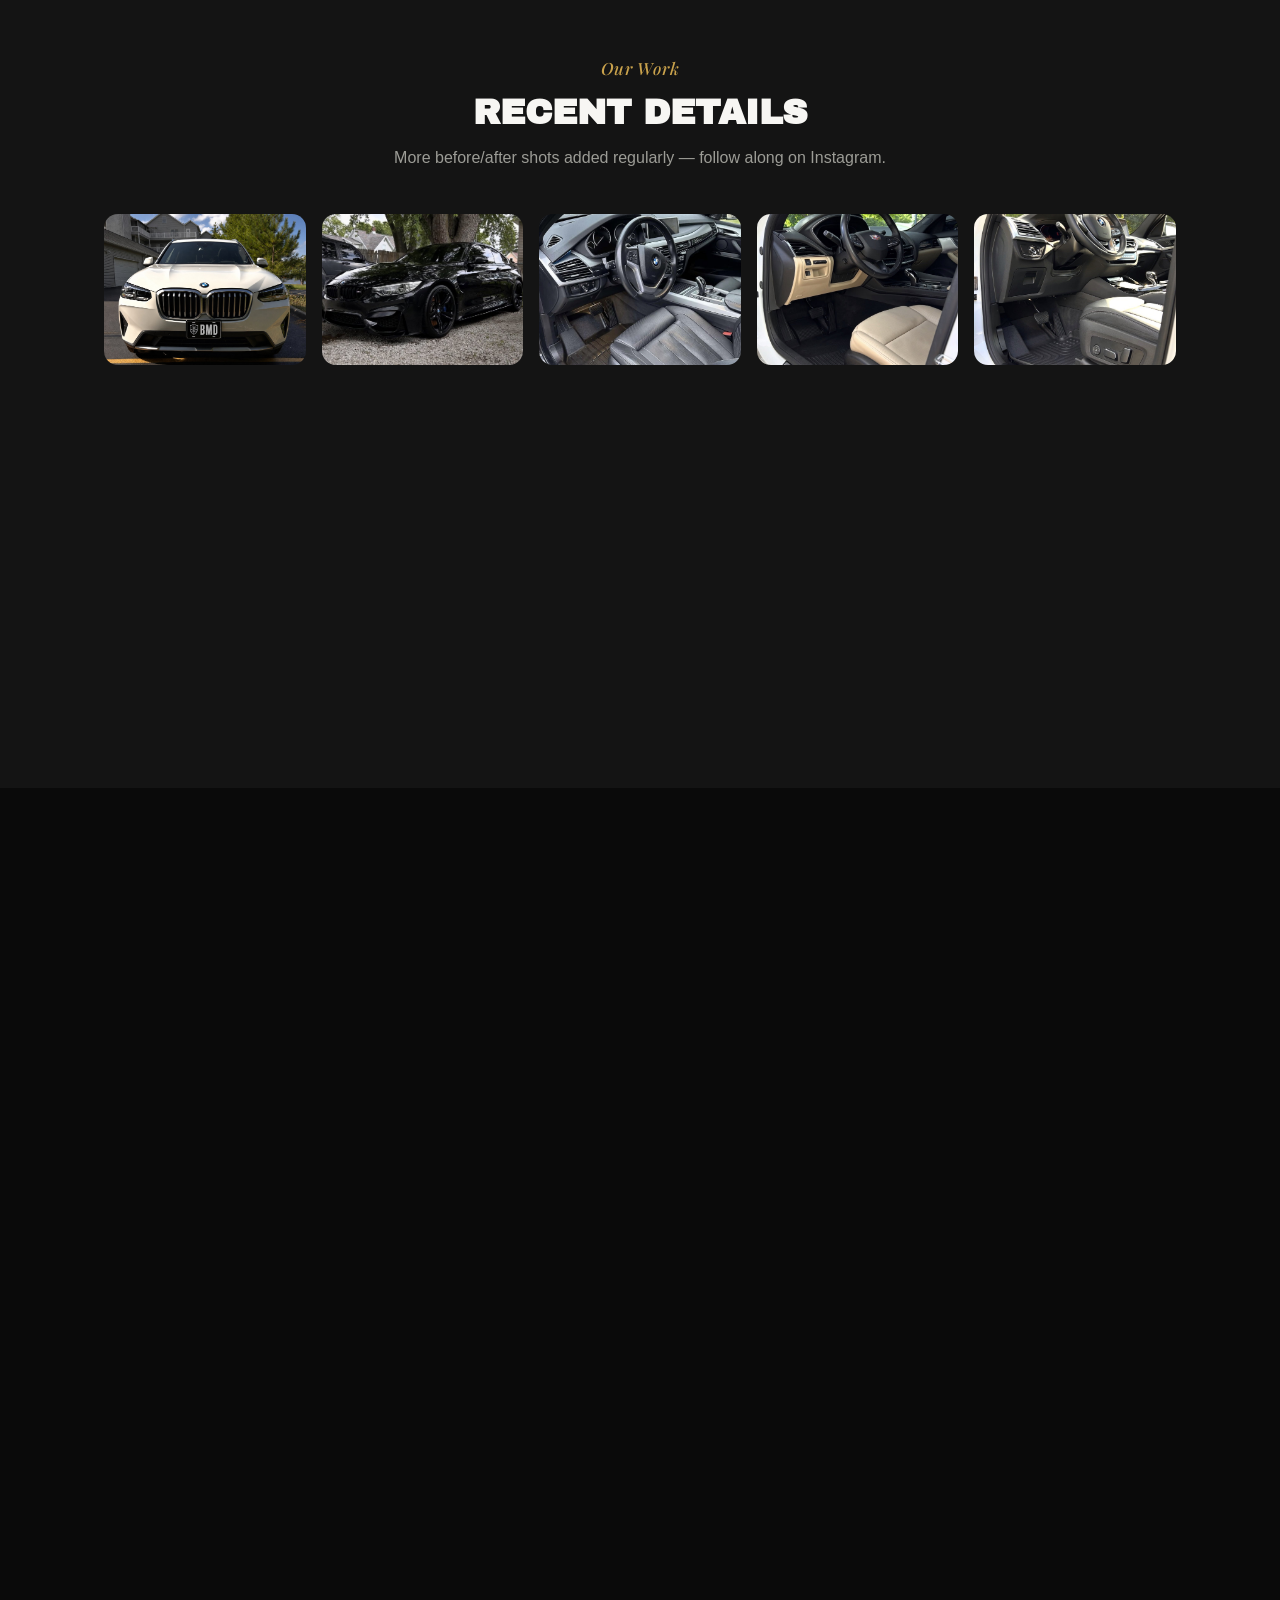
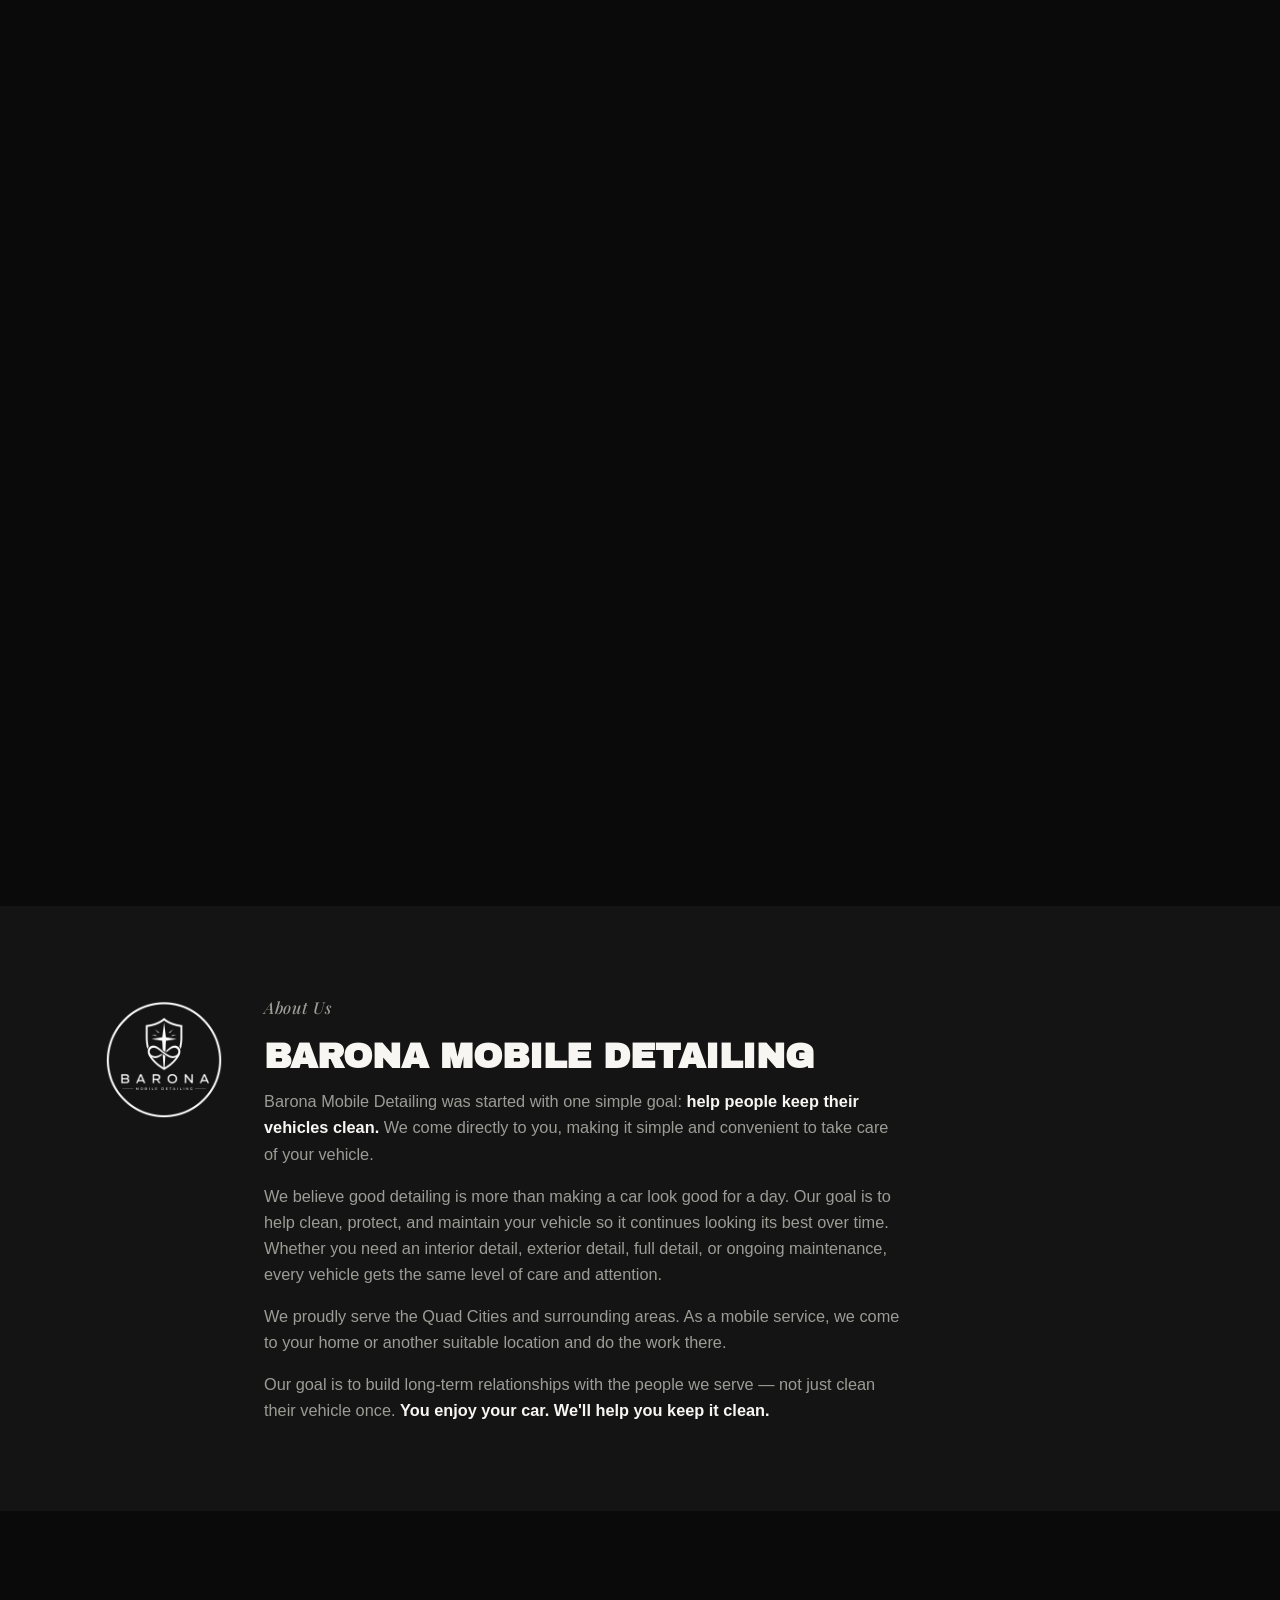
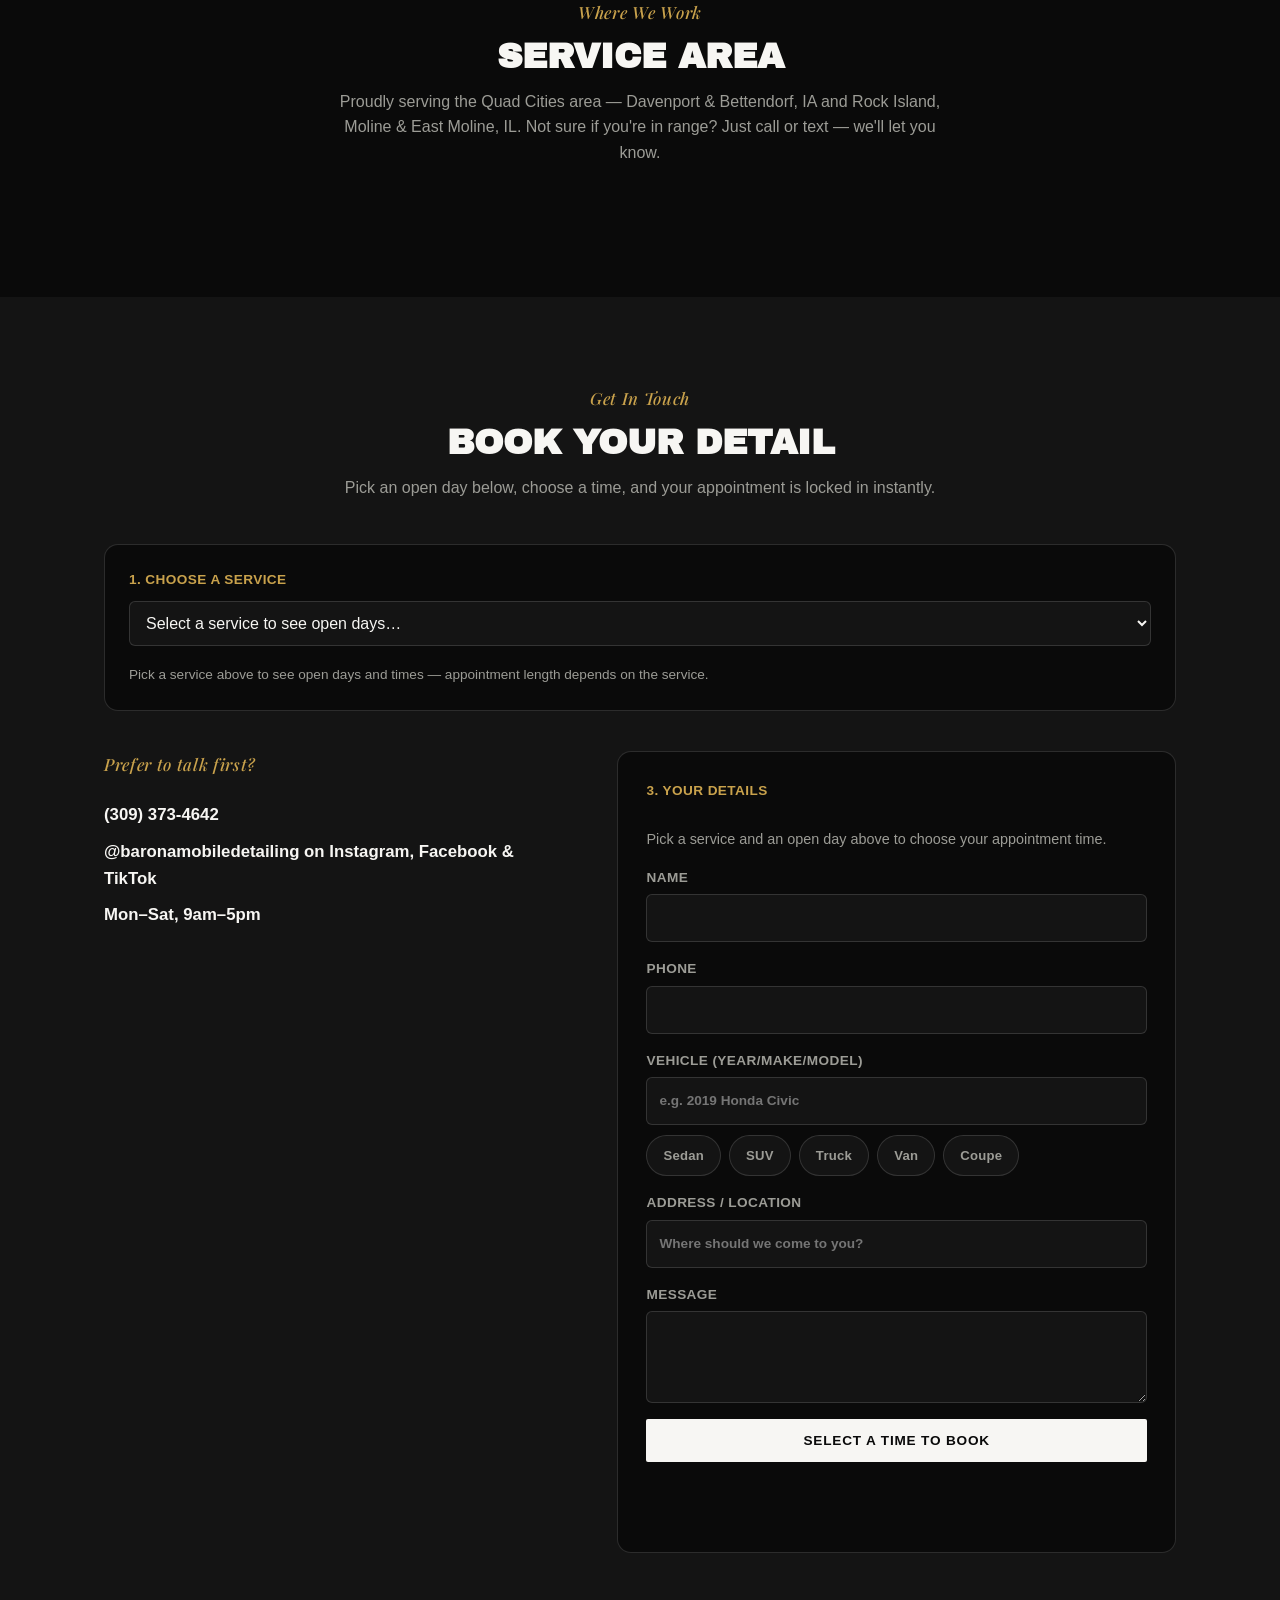
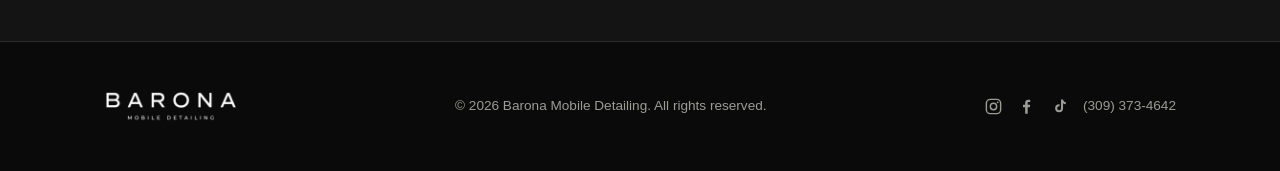
==== commit 5c757110: "index.html update" ====
--- a/index.html
+++ b/index.html
@@ -38,7 +38,15 @@
 <!-- Lets the 3D vehicle preview's loader module resolve "three" to the
      exact same three.js build it already loads, instead of a duplicate
      copy — required for GLTFLoader.js (pulled from a CDN that hosts the
-     full package) to share one engine instance with vehicle3d.js. -->
+     full package) to share one engine instance with vehicle3d.js.
+     IMPORTANT: the site's Content-Security-Policy (in _headers) has no
+     'unsafe-inline' for scripts, so this block only runs because its exact
+     contents are allow-listed there by SHA-256 hash. If you ever edit the
+     JSON below — even by a single space or a version bump — that hash stops
+     matching and this silently gets blocked, breaking the whole 3D preview
+     with a generic "couldn't load" message and no visible error to a normal
+     visitor. Recompute the hash and update _headers' script-src in the same
+     change if this block changes. -->
 <script type="importmap">
 {
   "imports": {
